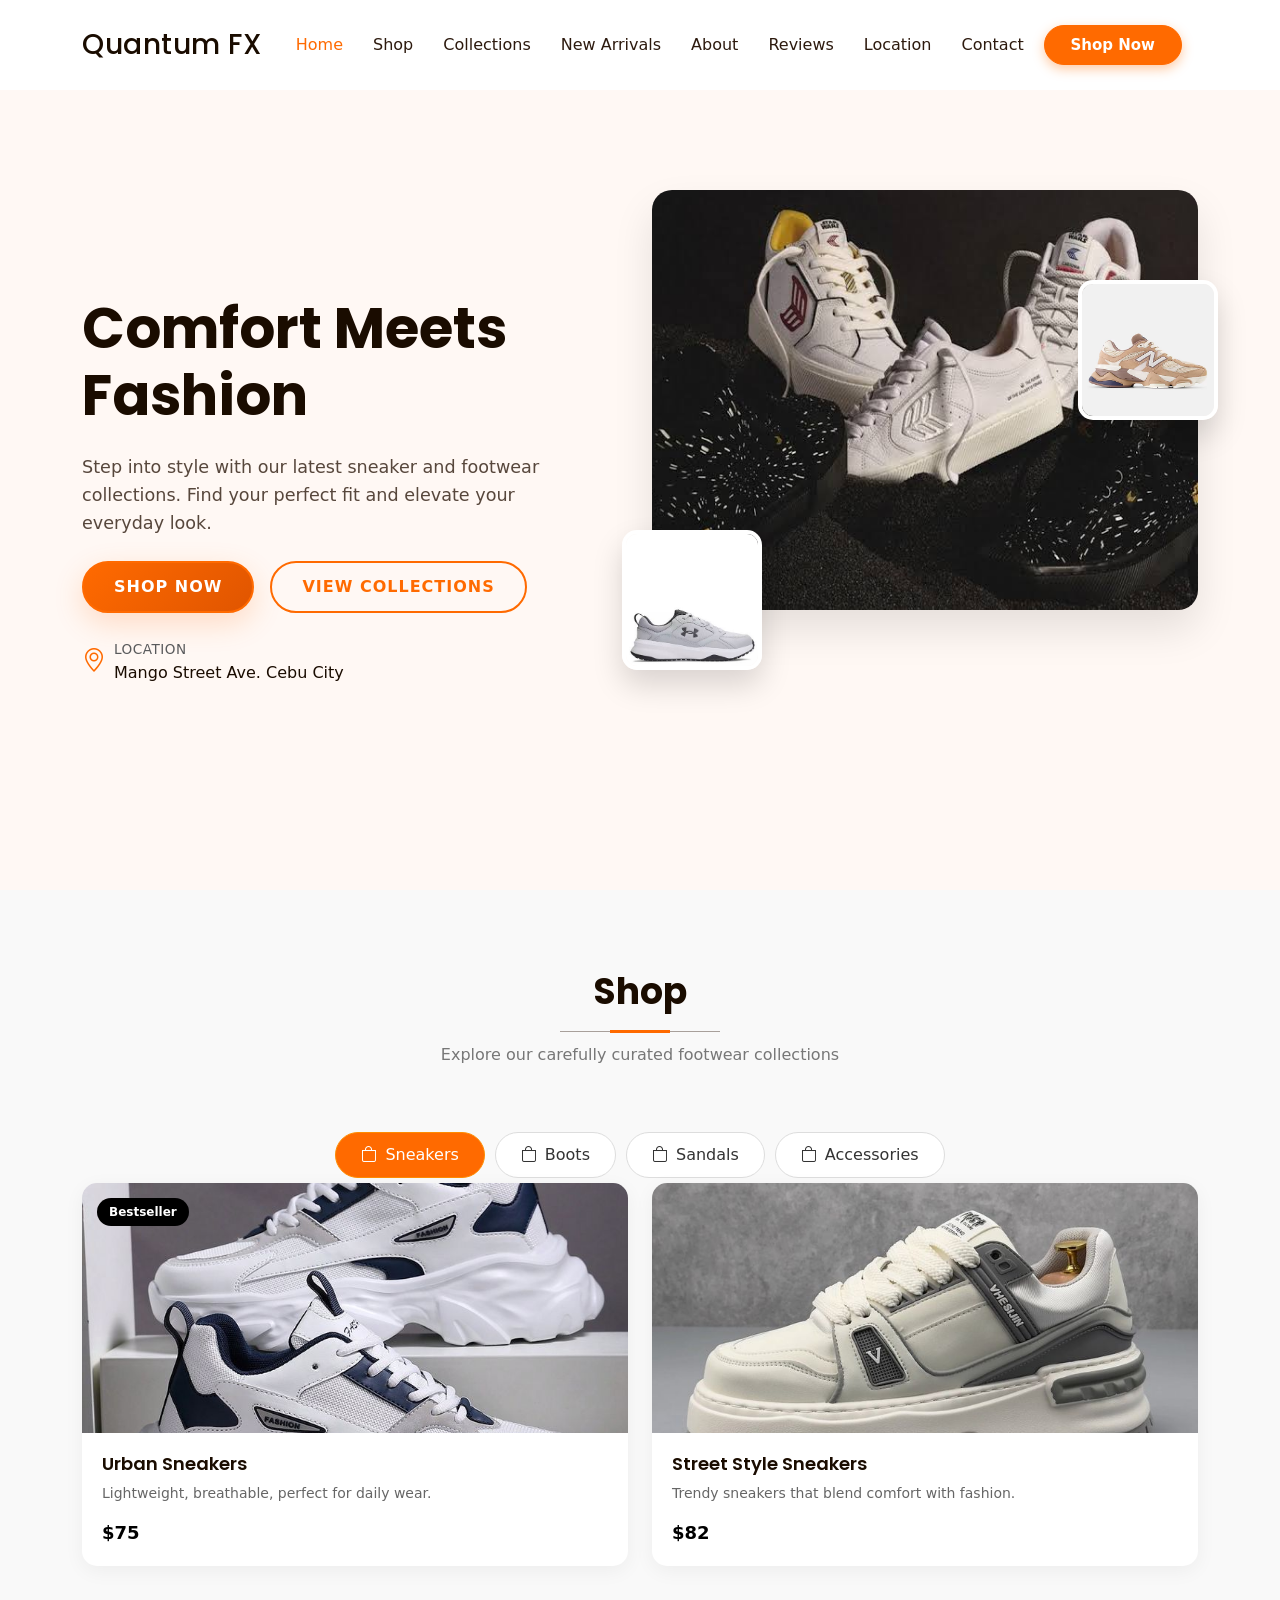
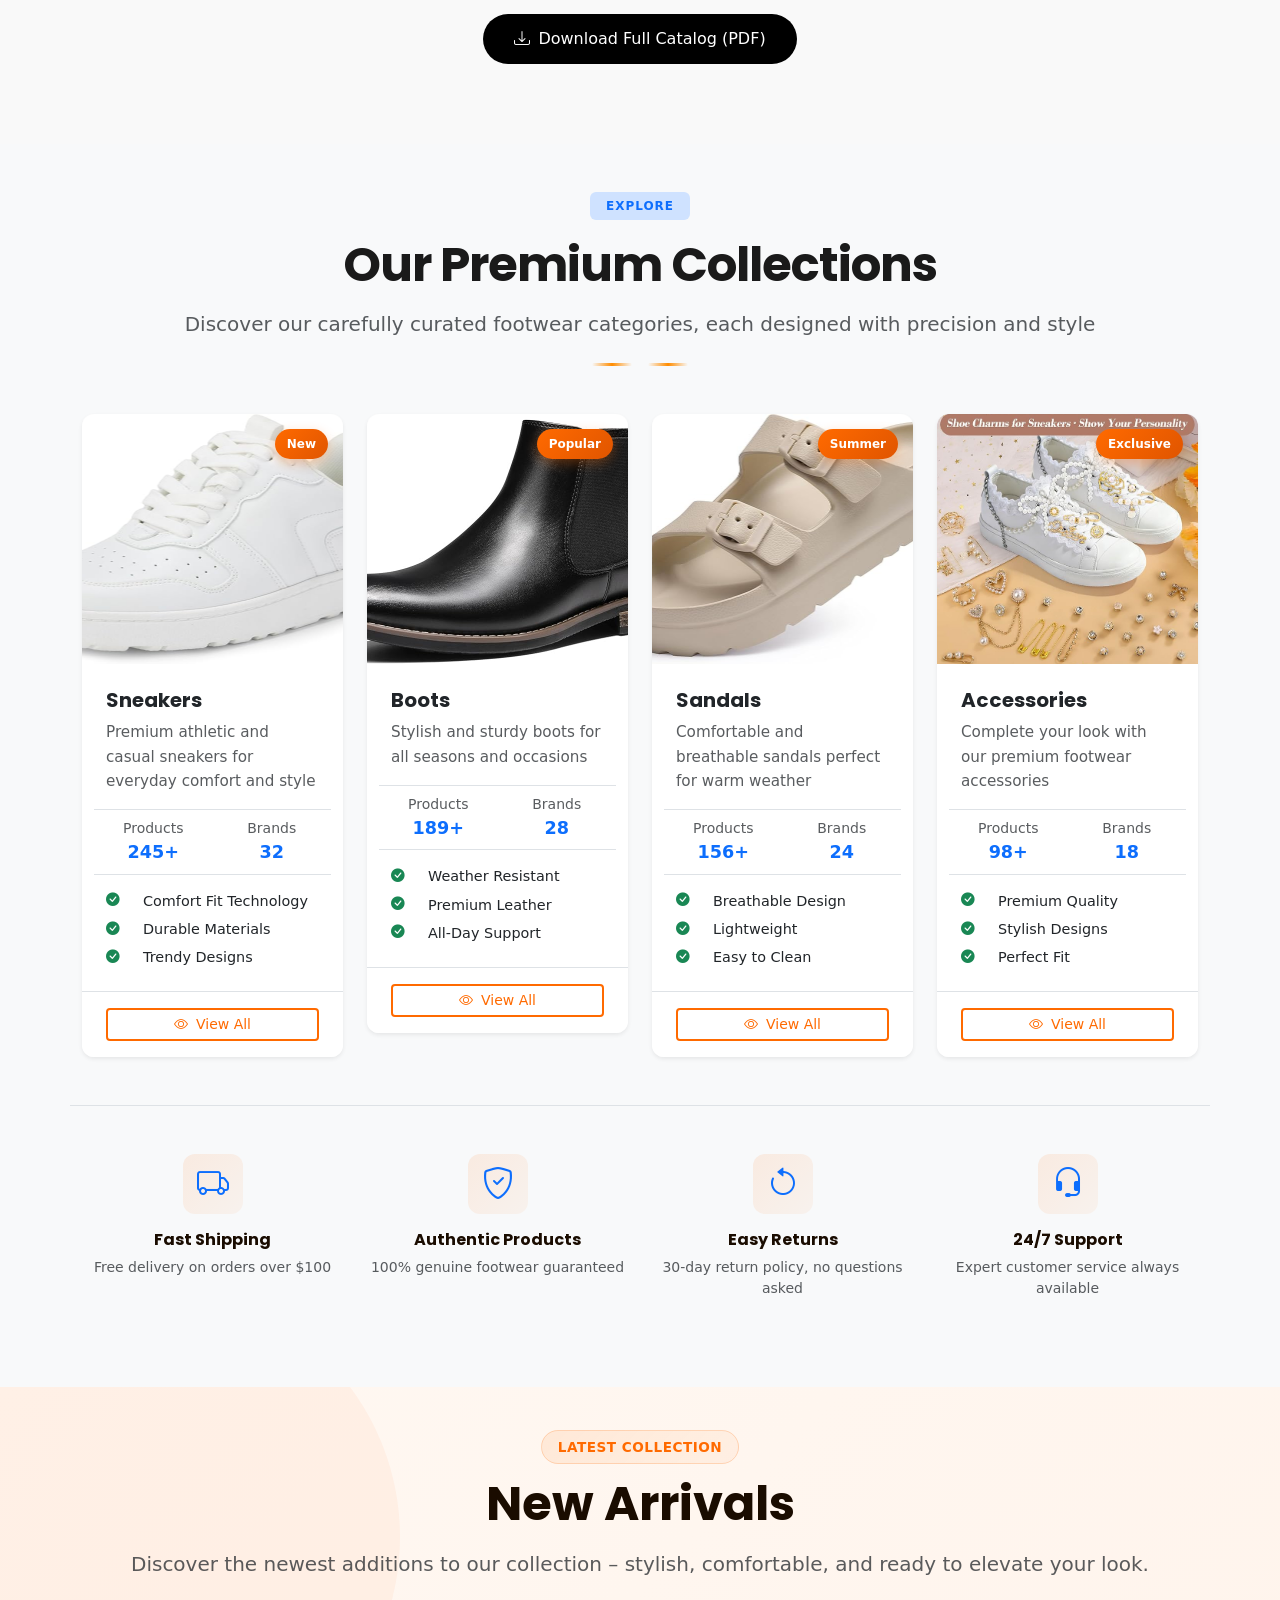
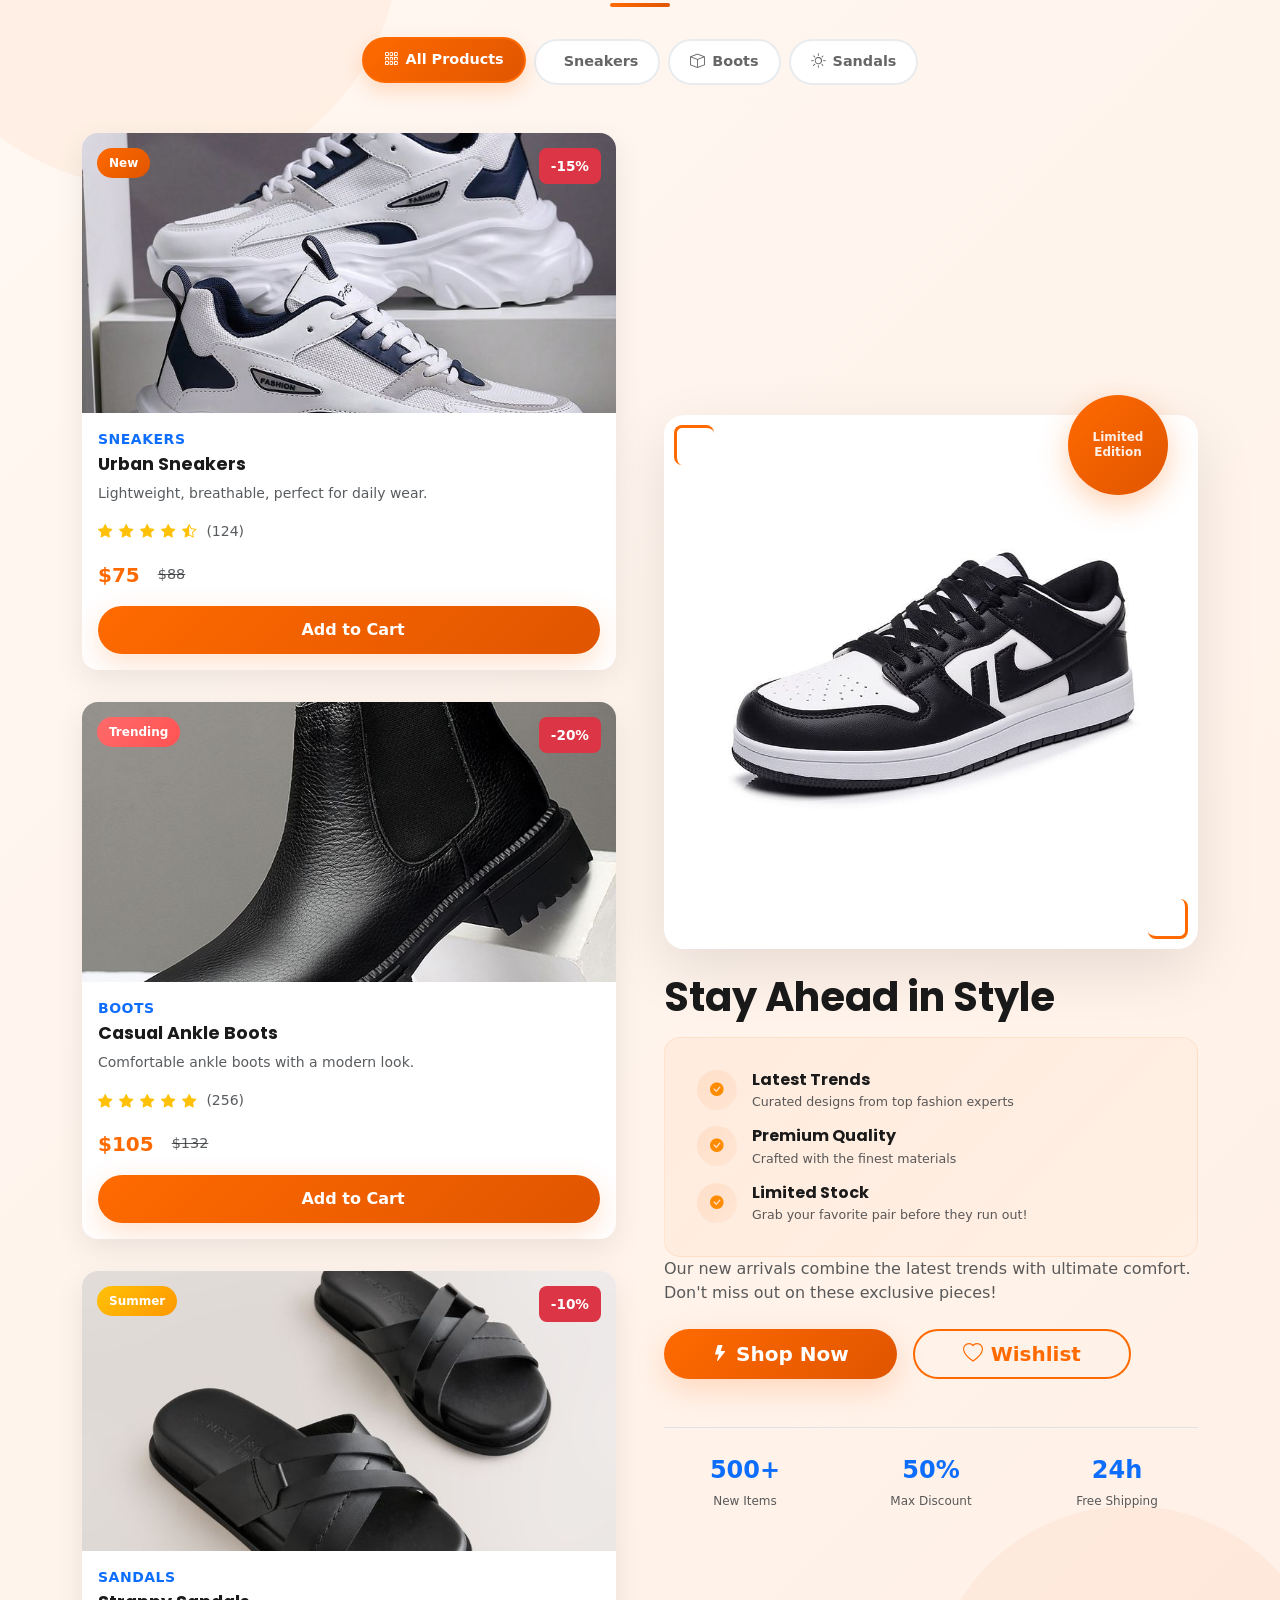
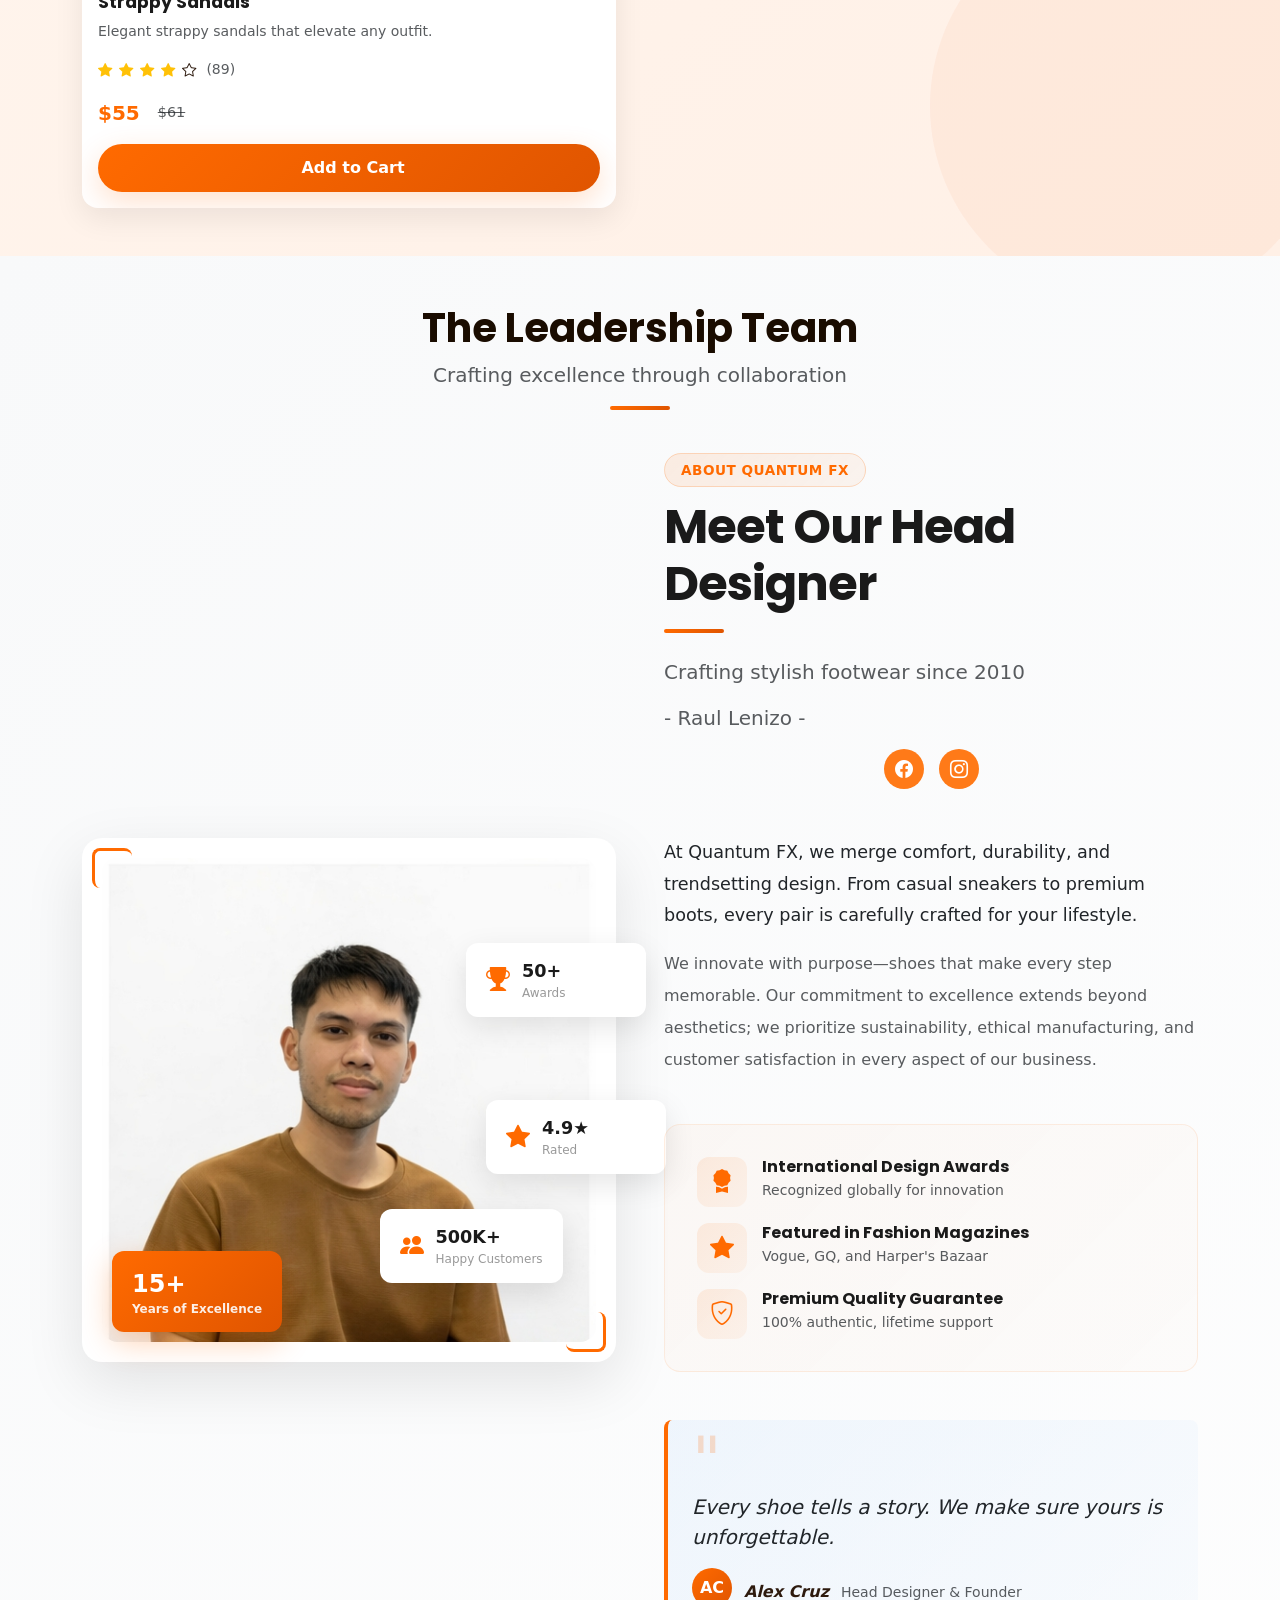
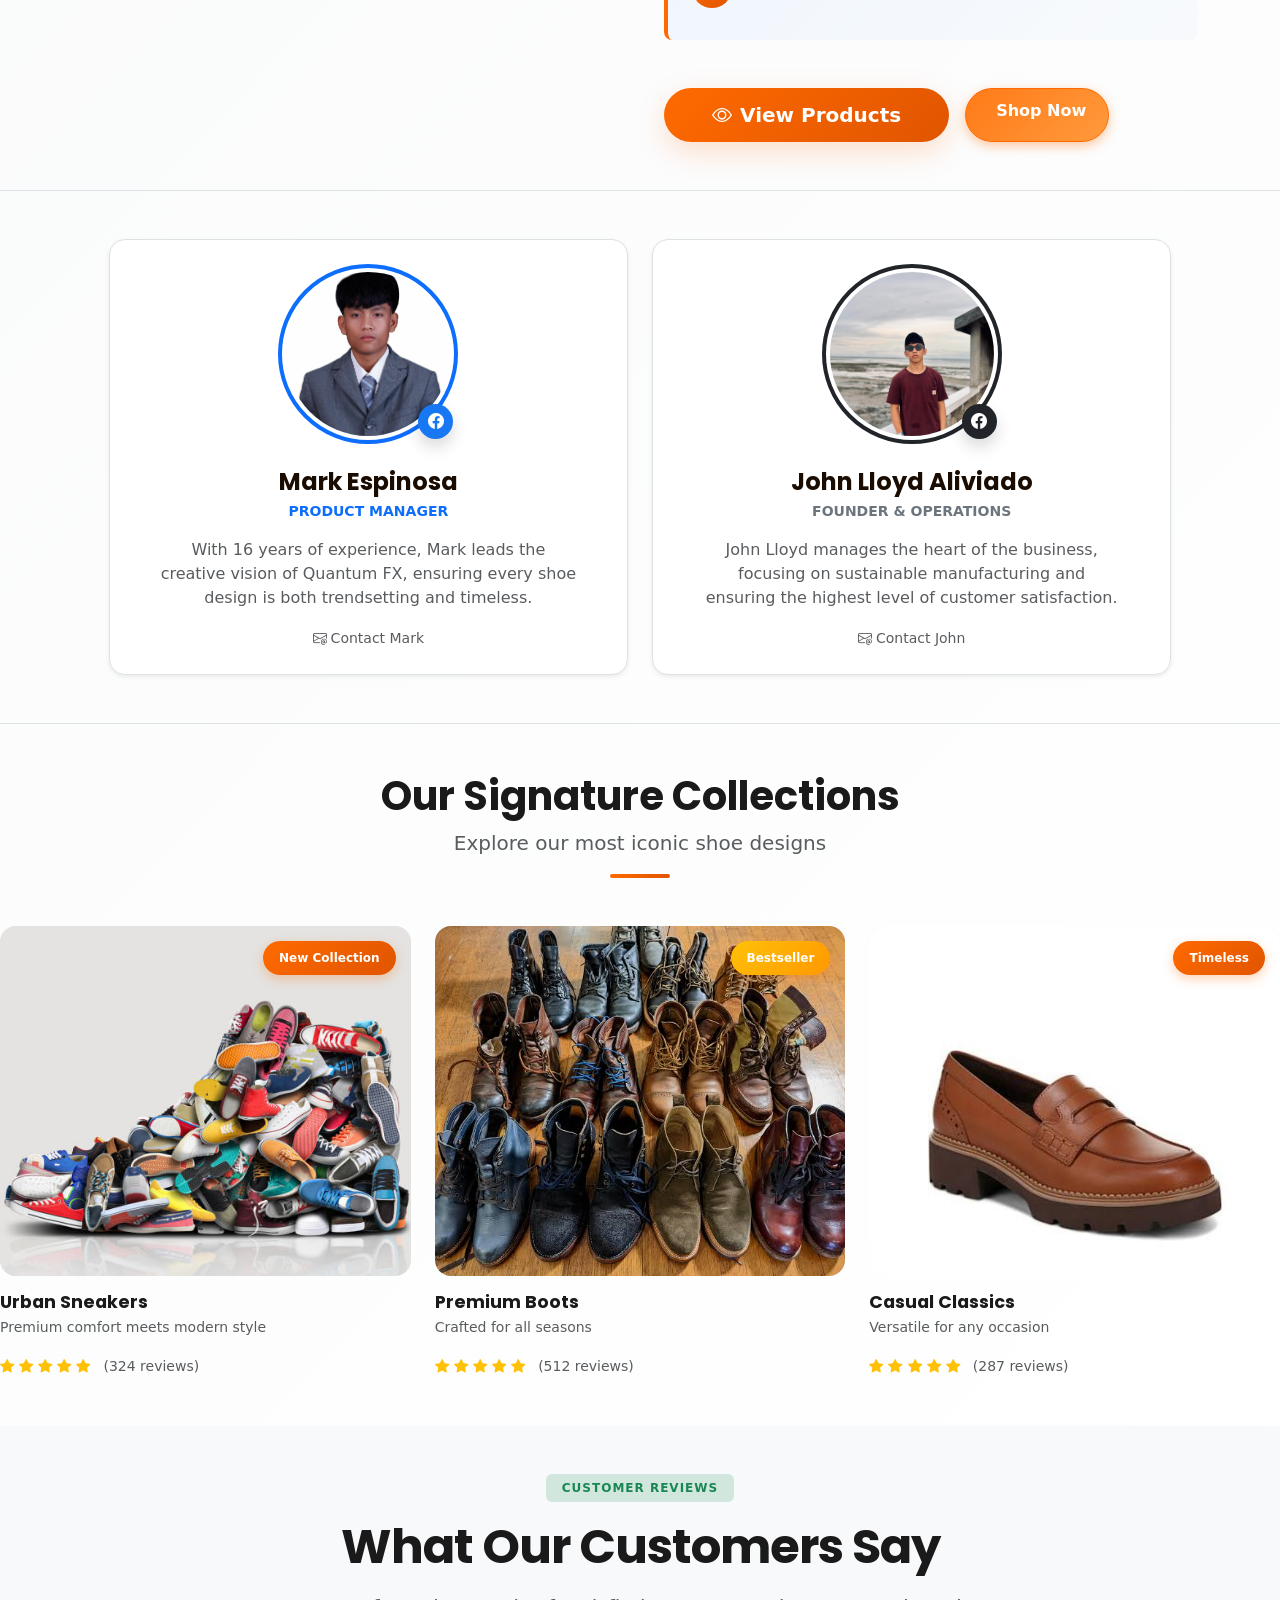
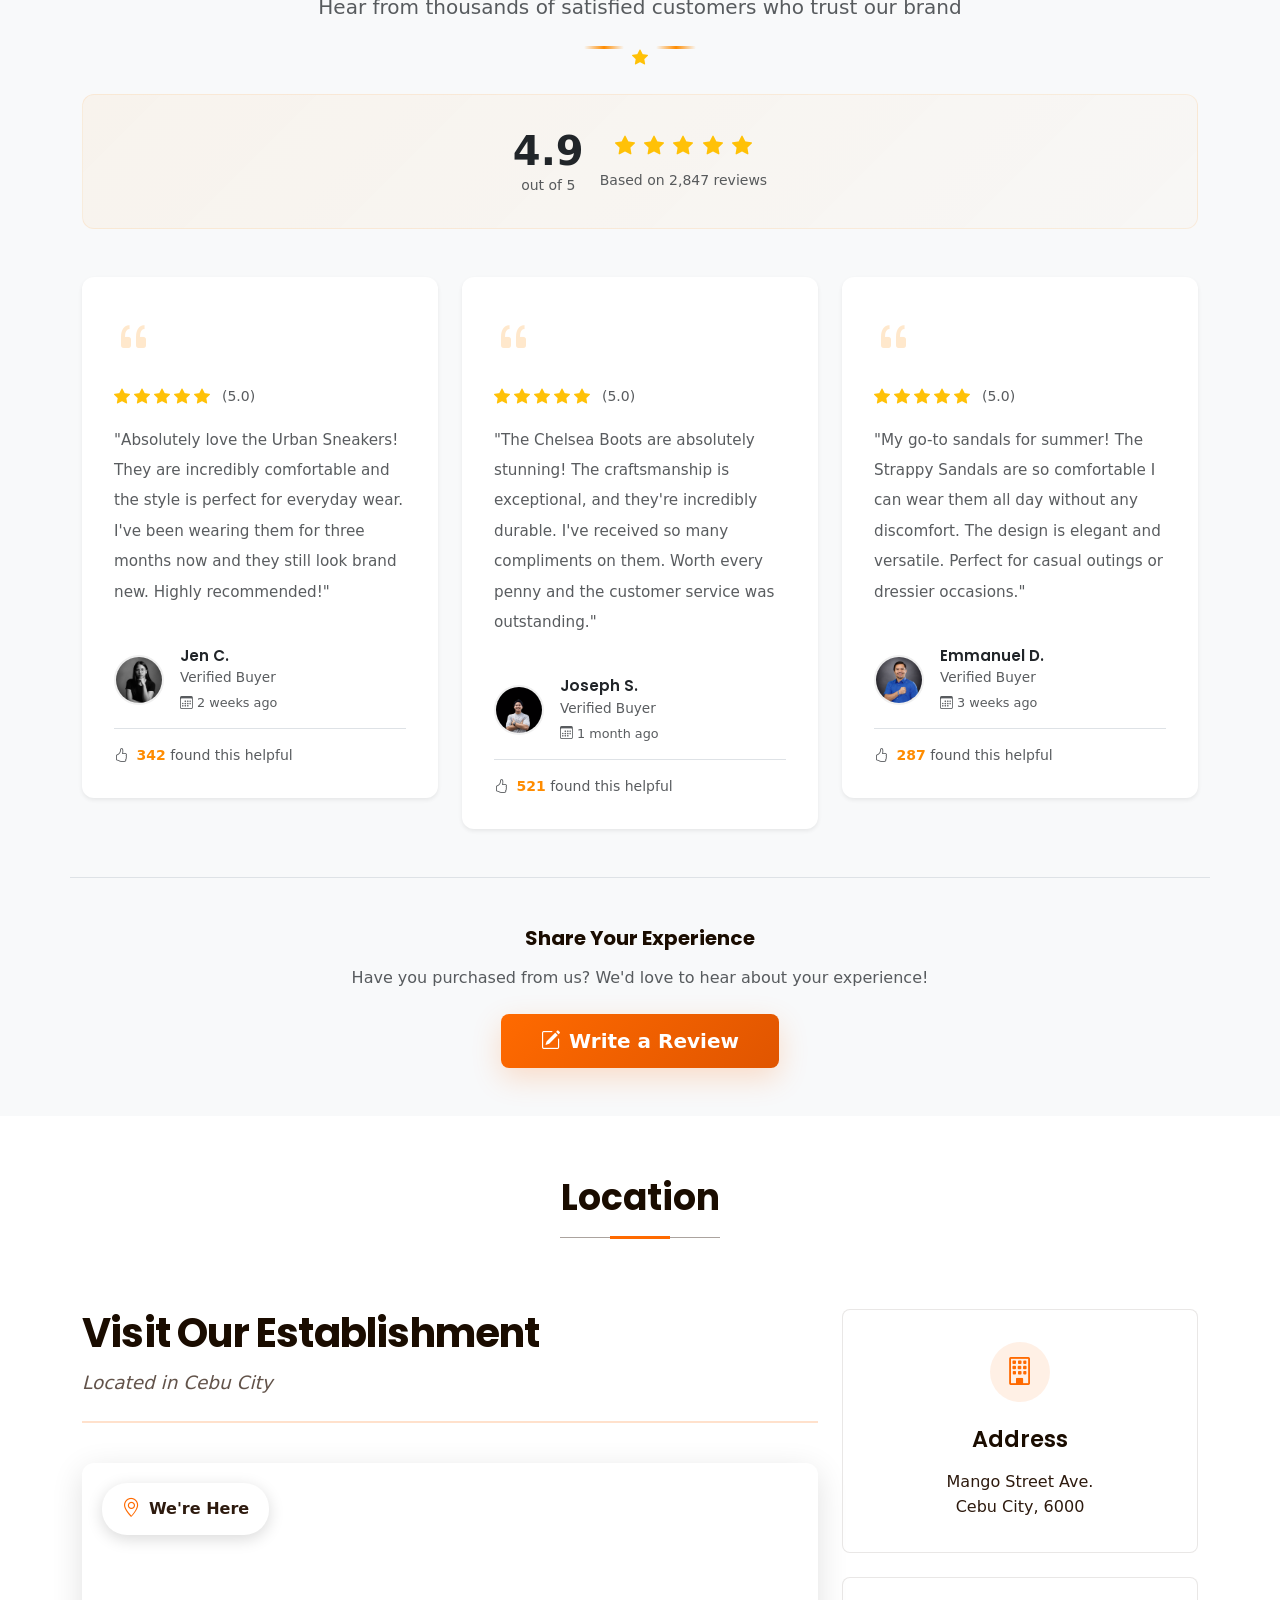
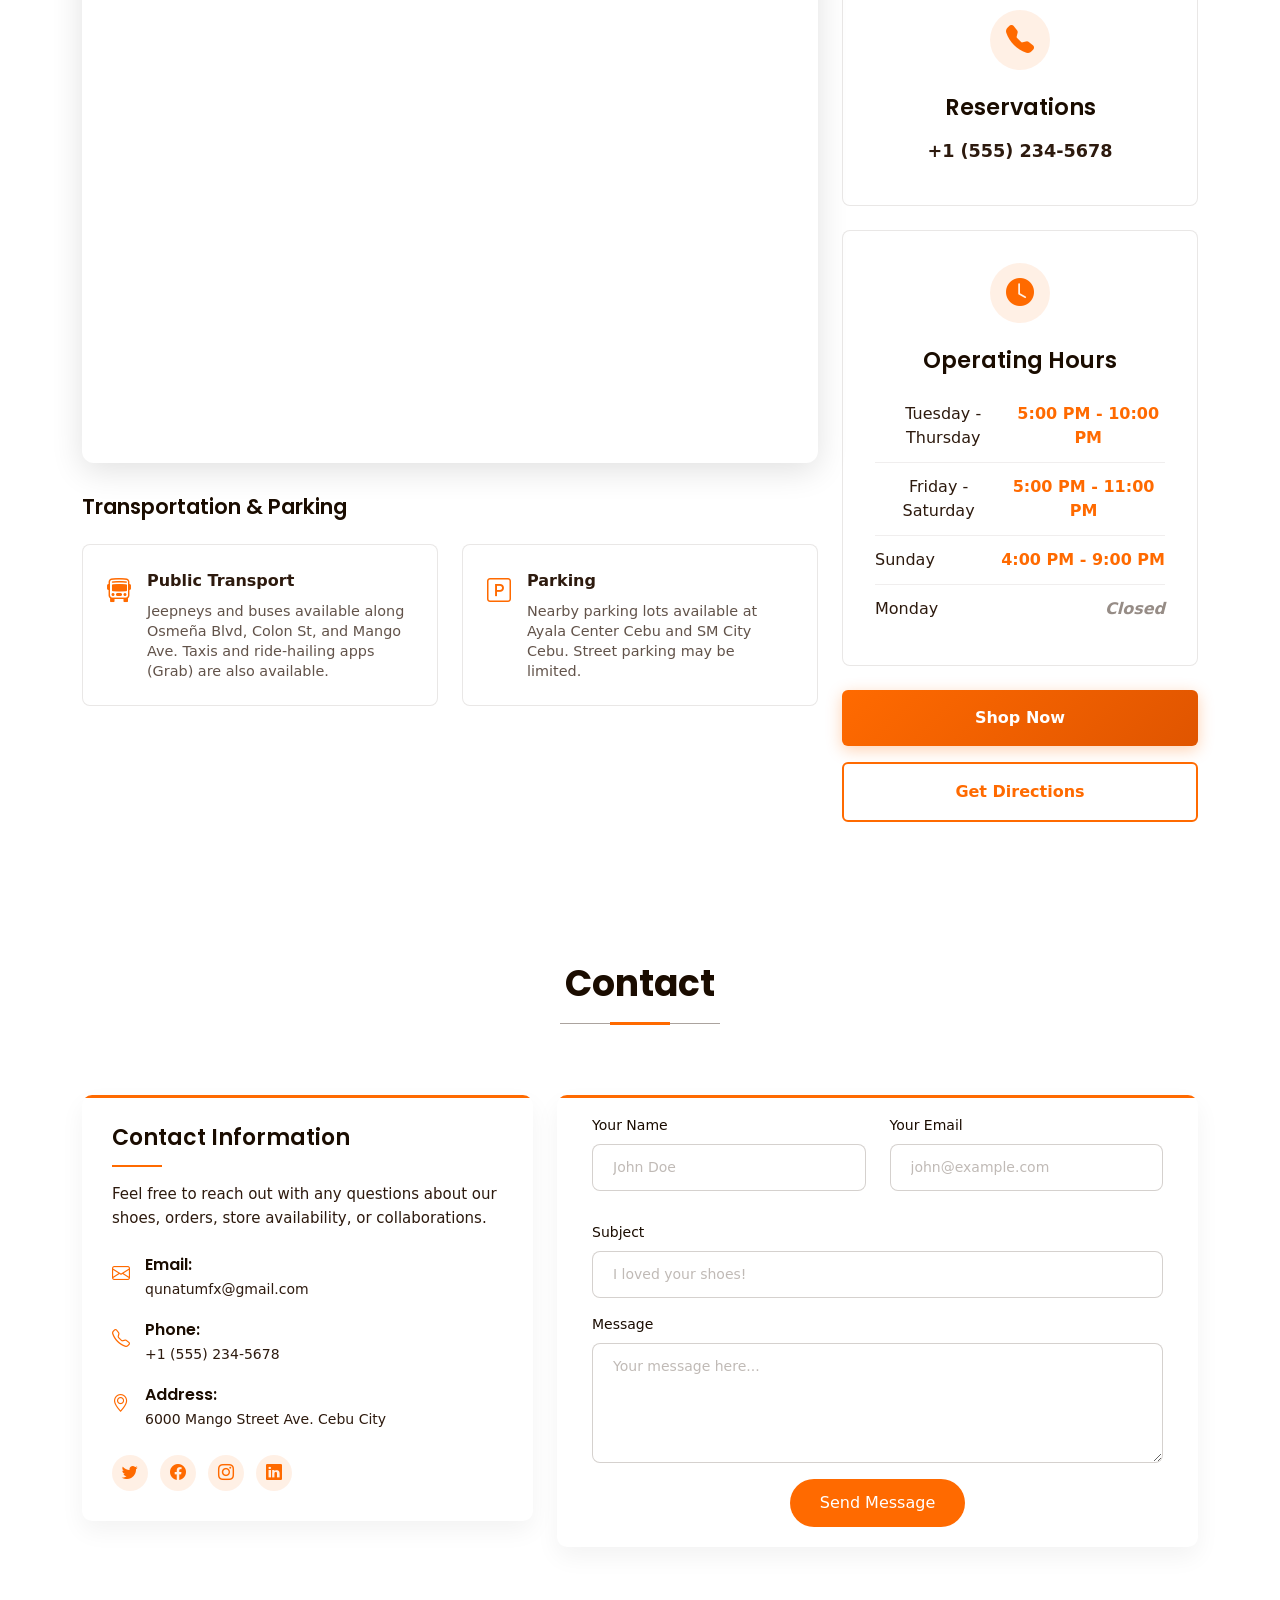
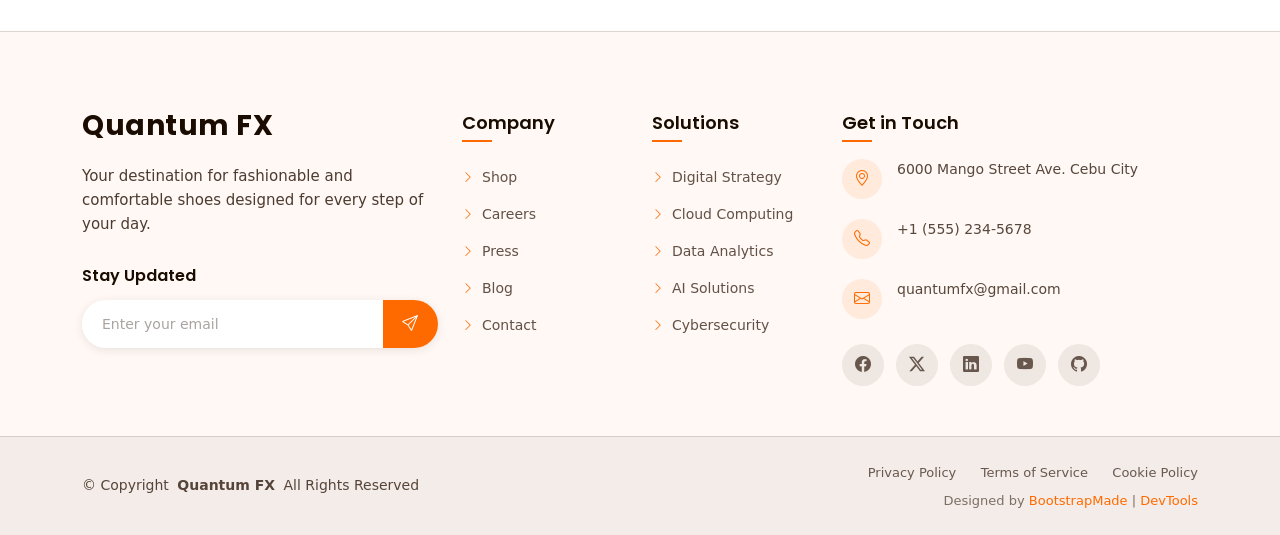
==== index.html @ 2100d2c8 "Final" ====
<!DOCTYPE html>
<html lang="en">

<head>
  <meta charset="utf-8">
  <meta content="width=device-width, initial-scale=1.0" name="viewport">
  <title>Quantum FX</title>
  <meta name="description" content="">
  <meta name="keywords" content="">

  <!-- Favicons -->
  <link href="assets/img/favicon/favicon-16x16.png" rel="icon">
  <link href="assets/img/favicon/apple-touch-icon.png" rel="apple-touch-icon">

  <!-- Fonts -->
  <link rel="preconnect" href="https://fonts.googleapis.com">
  <link rel="preconnect" href="https://fonts.gstatic.com" crossorigin>
  <link href="https://fonts.googleapis.com/css2?family=Poppins:ital,wght@0,100;0,200;0,300;0,400;0,500;0,600;0,700;0,800;0,900;1,100;1,200;1,300;1,400;1,500;1,600;1,700;1,800;1,900&display=swap" rel="stylesheet">
  <!-- Vendor CSS Files -->
  <link href="assets/vendor/bootstrap/css/bootstrap.min.css" rel="stylesheet">
  <link href="assets/vendor/bootstrap-icons/bootstrap-icons.css" rel="stylesheet">
  <link href="assets/vendor/aos/aos.css" rel="stylesheet">
  <link href="assets/vendor/glightbox/css/glightbox.min.css" rel="stylesheet">

  <!-- Main CSS File -->
  <link href="assets/css/main.css" rel="stylesheet">

  <!-- =======================================================
  * Template Name: Savora
  * Template URL: https://bootstrapmade.com/savora-bootstrap-restaurant-template/
  * Updated: Jul 29 2025 with Bootstrap v5.3.7
  * Author: BootstrapMade.com
  * License: https://bootstrapmade.com/license/
  ======================================================== -->
</head>

<body class="index-page">

  <header id="header" class="header d-flex align-items-center sticky-top">
  <div class="container position-relative d-flex align-items-center justify-content-between">

    <!-- Logo -->
    <a href="index.html" class="logo d-flex align-items-center me-auto me-xl-0">
      <h1 class="sitename">Quantum FX</h1>
    </a>

    <!-- Navigation Menu -->
    <nav id="navmenu" class="navmenu">
      <ul>
        <li><a href="#hero" class="active">Home</a></li>
        <li><a href="#shop">Shop</a></li>
        <li><a href="#collections">Collections</a></li>
        <li><a href="#new-arrivals">New Arrivals</a></li>
        <li><a href="#about">About</a></li>
        <li><a href="#reviews">Reviews</a></li>
        <li><a href="#location">Location</a></li>
        <li><a href="#contact">Contact</a></li>
      </ul>
      <i class="mobile-nav-toggle d-xl-none bi bi-list"></i>
    </nav>

    <div class="d-flex align-items-center">
      <!-- Shop Now Button -->
      <a class="btn-getstarted btn-shop-now me-3 d-none d-sm-block" href="#shop">Shop Now</a>
    </div>

  </div>
</header>

  <main class="main">

<section id="hero" class="hero section light-background">
  
  <div class="container" data-aos="fade-up" data-aos-delay="100">
    
    <div class="hero-content">
      <div class="row align-items-center">
        
        <div class="col-lg-6" data-aos="fade-right" data-aos-delay="200">
          <div class="content">
            <!-- Hero Title -->
            <h1 class="hero-title mb-4">Comfort Meets Fashion</h1>
            
            <!-- Hero Subtitle -->
            <p class="hero-subtitle mb-4">
              Step into style with our latest sneaker and footwear collections. Find your perfect fit and elevate your everyday look.
            </p>
            
            <!-- CTA Buttons -->
            <div class="hero-actions d-flex flex-wrap gap-3 mb-4">
              <a href="#shop" class="btn btn-primary btn-shop-now hero-cta-btn">Shop Now</a>
              <a href="#collections" class="btn btn-outline">View Collections</a>
            </div>
            
            <!-- Hero Info Section -->
            <div class="hero-info d-flex flex-wrap align-items-center gap-4">
              <div class="info-item d-flex align-items-center">
                <i class="bi bi-geo-alt me-2"></i>
                <div>
                  <small class="text-muted">Location</small>
                  <div class="fw-medium">Mango Street Ave. Cebu City</div>
                </div>
              </div>
            </div>
          </div>
        </div>
        
        <div class="col-lg-6" data-aos="fade-left" data-aos-delay="300">
          <div class="hero-images">
            <div class="main-image">
              <img src="./assets/img/shoes/shoes-main.jpeg" alt="Latest Sneaker Collection" class="img-fluid">
            </div>
            <div class="floating-images">
              <div class="floating-image floating-image-1">
                <img src="./assets/img/shoes/new_b.jpeg" alt="Trendy Shoes" class="img-fluid"> 
              </div>
              <div class="floating-image floating-image-2">
                <img src="./assets/img/shoes/under_a.jpeg" alt="Casual Sneakers" class="img-fluid">
              </div>
            </div>
          </div>
        </div>
      </div>
    </div>
  </div>
  
</section><!-- /Hero Section -->

    <!-- Shop Section -->
<section id="shop" class="shop section">
  
  <!-- Section Title -->
  <div class="container section-title" data-aos="fade-up">
    <h2>Shop</h2>
    <p>Explore our carefully curated footwear collections</p>
  </div><!-- End Section Title -->

<div class="container" data-aos="fade-up" data-aos-delay="100">
  
  <div class="row">
    <div class="col-lg-12">
      <div class="menu-filters">
        <ul class="nav nav-pills justify-content-center" id="menuTabs" role="tablist">
          <li class="nav-item" role="presentation">
            <button class="nav-link active" id="menu-starters-tab" data-bs-toggle="pill" data-bs-target="#menu-starters" type="button" role="tab">
              <i class="bi bi-bag me-2"></i>Sneakers
            </button>
          </li>
          <li class="nav-item" role="presentation">
            <button class="nav-link" id="menu-mains-tab" data-bs-toggle="pill" data-bs-target="#menu-mains" type="button" role="tab">
              <i class="bi bi-bag me-2"></i>Boots
            </button>
          </li>
          <li class="nav-item" role="presentation">
            <button class="nav-link" id="menu-desserts-tab" data-bs-toggle="pill" data-bs-target="#menu-desserts" type="button" role="tab">
              <i class="bi bi-bag me-2"></i>Sandals
            </button>
          </li>
          <li class="nav-item" role="presentation">
            <button class="nav-link" id="menu-drinks-tab" data-bs-toggle="pill" data-bs-target="#menu-drinks" type="button" role="tab">
              <i class="bi bi-bag me-2"></i>Accessories
            </button>
          </li>
        </ul>
      </div>
    </div>
  </div>
  
        <div class="tab-content" id="menuTabContent">
      <!-- Sneakers Tab -->
      <div class="tab-pane fade show active" id="menu-starters" role="tabpanel">
        <div class="row gy-4" data-aos="fade-up" data-aos-delay="200">
          <div class="col-lg-6">
            <div class="menu-item">
              <div class="menu-item-image">
                <img src="./assets/img/shoes/urban-sneakers.jpeg" class="img-fluid" alt="Urban Sneakers">
                <div class="special-badge">Bestseller</div>
              </div>
              <div class="menu-item-content">
                <div class="menu-item-header">
                  <h4>Urban Sneakers</h4>
                </div>
                <p>Lightweight, breathable, perfect for daily wear.</p>
                <div class="menu-item-footer">
                  <span class="price">$75</span>
                </div>
              </div>
            </div>
          </div>
          
          <div class="col-lg-6">
            <div class="menu-item">
              <div class="menu-item-image">
                <img src="./assets/img/shoes/street-style-sneakers.jpeg" class="img-fluid" alt="Street Style Sneakers">
              </div>
              <div class="menu-item-content">
                <div class="menu-item-header">
                  <h4>Street Style Sneakers</h4>
                </div>
                <p>Trendy sneakers that blend comfort with fashion.</p>
                <div class="menu-item-footer">
                  <span class="price">$82</span>
                </div>
              </div>
            </div>
          </div>
        </div>
      </div>

<!-- Boots Tab -->
<div class="tab-pane fade" id="menu-mains" role="tabpanel">
  <div class="row gy-4" data-aos="fade-up" data-aos-delay="200">
    
    <div class="col-lg-6">
      <div class="menu-item">
        <div class="menu-item-image">
          <img src="./assets/img/shoes/classic-leather-boots.jpeg" class="img-fluid" alt="Classic Leather Boots">
          <div class="special-badge">Premium</div>
        </div>
        <div class="menu-item-content">
          <div class="menu-item-header">
            <h4>Classic Leather Boots</h4>
            <div class="dietary-tags">
              <span class="tag premium"><i class="bi bi-star-fill"></i></span>
            </div>
          </div>
          <p>Durable leather boots with a timeless design for work and casual wear.</p>
          <div class="menu-item-footer">
            <span class="price">$120</span>
          </div>
        </div>
      </div>
    </div>
    
    <div class="col-lg-6">
      <div class="menu-item">
        <div class="menu-item-image">
          <img src="./assets/img/shoes/casual-ankle.jpeg" class="img-fluid" alt="Casual Ankle Boots">
        </div>
        <div class="menu-item-content">
          <div class="menu-item-header">
            <h4>Casual Ankle Boots</h4>
            <div class="dietary-tags">
              <span class="tag premium"><i class="bi bi-star-fill"></i></span>
            </div>
          </div>
          <p>Comfortable ankle boots with a modern look for everyday outings.</p>
          <div class="menu-item-footer">
            <span class="price">$105</span>
          </div>
        </div>
      </div>
    </div>
    
    <div class="col-lg-6">
      <div class="menu-item">
        <div class="menu-item-image">
          <img src="./assets/img/shoes/hiking-boots.jpeg" class="img-fluid" alt="Hiking Boots">
        </div>
        <div class="menu-item-content">
          <div class="menu-item-header">
            <h4>Hiking Boots</h4>
            <div class="dietary-tags">
              <span class="tag premium"><i class="bi bi-star-fill"></i></span>
            </div>
          </div>
          <p>Rugged hiking boots built for tough terrains and outdoor adventures.</p>
          <div class="menu-item-footer">
            <span class="price">$135</span>
          </div>
        </div>
      </div>
    </div>
    
    <div class="col-lg-6">
      <div class="menu-item">
        <div class="menu-item-image">
          <img src="./assets/img/shoes/chelsea-boots.jpeg" class="img-fluid" alt="Chelsea Boots">
        </div>
        <div class="menu-item-content">
          <div class="menu-item-header">
            <h4>Chelsea Boots</h4>
            <div class="dietary-tags">
              <span class="tag premium"><i class="bi bi-star-fill"></i></span>
            </div>
          </div>
          <p>Sleek and stylish Chelsea boots perfect for formal and casual occasions.</p>
          <div class="menu-item-footer">
            <span class="price">$140</span>
          </div>
        </div>
      </div>
    </div>
    
  </div>
</div>

<!-- Sandals Tab -->
<div class="tab-pane fade" id="menu-desserts" role="tabpanel">
  <div class="row gy-4" data-aos="fade-up" data-aos-delay="200">
    
    <div class="col-lg-6">
      <div class="menu-item">
        <div class="menu-item-image">
          <img src="./assets/img/shoes/leather-sandals.jpeg" class="img-fluid" alt="Leather Sandals">
          <div class="special-badge">Popular</div>
        </div>
        <div class="menu-item-content">
          <div class="menu-item-header">
            <h4>Leather Sandals</h4>
            <div class="dietary-tags">
              <span class="tag premium"><i class="bi bi-star-fill"></i></span>
            </div>
          </div>
          <p>Classic leather sandals for casual summer outings.</p>
          <div class="menu-item-footer">
            <span class="price">$45</span>
          </div>
        </div>
      </div>
    </div>
    
    <div class="col-lg-6">
      <div class="menu-item">
        <div class="menu-item-image">
          <img src="./assets/img/shoes/beach-flip-flops.jpeg" class="img-fluid" alt="Beach Flip-Flops">
        </div>
        <div class="menu-item-content">
          <div class="menu-item-header">
            <h4>Beach Flip-Flops</h4>
            <div class="dietary-tags">
              <span class="tag casual"><i class="bi bi-check-circle"></i></span>
            </div>
          </div>
          <p>Lightweight and comfortable flip-flops perfect for beach days.</p>
          <div class="menu-item-footer">
            <span class="price">$25</span>
          </div>
        </div>
      </div>
    </div>
    
    <div class="col-lg-6">
      <div class="menu-item">
        <div class="menu-item-image">
          <img src="./assets/img/shoes/strappy.jpeg" class="img-fluid" alt="Strappy Sandals">
        </div>
        <div class="menu-item-content">
          <div class="menu-item-header">
            <h4>Strappy Sandals</h4>
            <div class="dietary-tags">
              <span class="tag stylish"><i class="bi bi-leaf"></i></span>
            </div>
          </div>
          <p>Elegant strappy sandals that elevate any casual outfit.</p>
          <div class="menu-item-footer">
            <span class="price">$55</span>
          </div>
        </div>
      </div>
    </div>
    
    <div class="col-lg-6">
      <div class="menu-item">
        <div class="menu-item-image">
          <img src="./assets/img/shoes/wedge-sandals.jpeg" class="img-fluid" alt="Wedge Sandals">
        </div>
        <div class="menu-item-content">
          <div class="menu-item-header">
            <h4>Wedge Sandals</h4>
            <div class="dietary-tags">
              <span class="tag premium"><i class="bi bi-star-fill"></i></span>
            </div>
          </div>
          <p>Comfortable wedge sandals perfect for both casual and dressy occasions.</p>
          <div class="menu-item-footer">
            <span class="price">$60</span>
          </div>
        </div>
      </div>
    </div>
    
  </div>
</div>

<!-- Accessories Tab -->
<div class="tab-pane fade" id="menu-drinks" role="tabpanel">
  <div class="row gy-4" data-aos="fade-up" data-aos-delay="200">
    
    <div class="col-lg-6">
      <div class="menu-item">
        <div class="menu-item-image">
          <img src="./assets/img/shoes/insoles.jpg" class="img-fluid" alt="Premium Insoles">
          <div class="special-badge">Best Seller</div>
        </div>
        <div class="menu-item-content">
          <div class="menu-item-header">
            <h4>Premium Insoles</h4>
            <div class="dietary-tags">
              <span class="tag premium"><i class="bi bi-star-fill"></i></span>
            </div>
          </div>
          <p>High-quality insoles for maximum comfort and support inside any shoe.</p>
          <div class="menu-item-footer">
            <span class="price">$20</span>
          </div>
        </div>
      </div>
    </div>
    
    <div class="col-lg-6">
      <div class="menu-item">
        <div class="menu-item-image">
          <img src="./assets/img/shoes/shoe-care-kit.jpg" class="img-fluid" alt="Shoe Care Kit">
        </div>
        <div class="menu-item-content">
          <div class="menu-item-header">
            <h4>Shoe Care Kit</h4>
            <div class="dietary-tags">
              <span class="tag essential"><i class="bi bi-check-circle"></i></span>
            </div>
          </div>
          <p>Complete kit with polish, brushes, and cloths to keep your shoes in perfect condition.</p>
          <div class="menu-item-footer">
            <span class="price">$30</span>
          </div>
        </div>
      </div>
    </div>
    
    <div class="col-lg-6">
      <div class="menu-item">
        <div class="menu-item-image">
          <img src="./assets/img/shoes/designer-socks.jpg" class="img-fluid" alt="Designer Socks">
        </div>
        <div class="menu-item-content">
          <div class="menu-item-header">
            <h4>Designer Socks</h4>
            <div class="dietary-tags">
              <span class="tag stylish"><i class="bi bi-leaf"></i></span>
            </div>
          </div>
          <p>Soft, breathable designer socks that complement your footwear and style.</p>
          <div class="menu-item-footer">
            <span class="price">$15</span>
          </div>
        </div>
      </div>
    </div>
    
    <div class="col-lg-6">
      <div class="menu-item">
        <div class="menu-item-image">
          <img src="./assets/img/shoes/waterproof-shoe-spray.jpg" class="img-fluid" alt="Waterproof Shoe Spray">
        </div>
        <div class="menu-item-content">
          <div class="menu-item-header">
            <h4>Waterproof Shoe Spray</h4>
            <div class="dietary-tags">
              <span class="tag essential"><i class="bi bi-check-circle"></i></span>
            </div>
          </div>
          <p>Protect your shoes from water and stains with this easy-to-use spray.</p>
          <div class="menu-item-footer">
            <span class="price">$18</span>
          </div>
        </div>
      </div>
    </div>
    
  </div>
</div>

<div class="row mt-5">
  <div class="col-12 text-center" data-aos="fade-up" data-aos-delay="300">
    <a href="#" class="btn btn-download">
      <i class="bi bi-download me-2"></i>Download Full Catalog (PDF)
    </a>
  </div>
</div>
</div>
</section>
<!-- /Menu Section -->

    <!-- ==============================
     COLLECTIONS SECTION - ENHANCED
    ============================== -->
<section id="collections" class="collections section py-5 bg-light">
  <div class="container">
    <!-- Section Header with Subtitle -->
    <div class="text-center mb-5" data-aos="fade-up">
      <div class="mb-3">
        <span class="badge bg-primary-subtle text-primary px-3 py-2">EXPLORE</span>
      </div>
      <h2 class="fw-bold display-5 mb-3">Our Premium Collections</h2>
      <p class="text-muted fs-5 mb-2">Discover our carefully curated footwear categories, each designed with precision and style</p>
      <div class="d-flex justify-content-center gap-2 mt-4">
        <div class="divider-line"></div>
        <i class="bi bi-shoe"></i>
        <div class="divider-line"></div>
      </div>
    </div>

    <!-- Collections Grid with Enhanced Cards -->
    <div class="row g-4" data-aos="fade-up" data-aos-delay="100">

      <!-- Collection Item 1: Sneakers -->
      <div class="col-lg-3 col-md-6">
        <div class="collection-wrapper">
          <a href="#menu-starters" class="text-decoration-none">
            <div class="card border-0 collection-card shadow-sm">
              <!-- Image Container with Overlay -->
              <div class="collection-image-wrapper position-relative overflow-hidden">
                <img src="./assets/img/shoes/collection-sneakers.jpg" class="card-img-top collection-img" alt="Sneakers Collection">
                <div class="collection-overlay d-flex align-items-center justify-content-center">
                  <div class="overlay-content text-center">
                    <i class="bi bi-arrow-right fs-3 text-white mb-2"></i>
                    <p class="text-white fw-semibold">Explore Collection</p>
                  </div>
                </div>
                <span class="collection-badge">New</span>
              </div>

              <!-- Card Body -->
              <div class="card-body">
                <h5 class="card-title text-dark fw-bold mb-2">Sneakers</h5>
                <p class="card-text text-muted small mb-3">
                  Premium athletic and casual sneakers for everyday comfort and style
                </p>
                
                <!-- Stats Row -->
                <div class="row text-center mb-3 border-top border-bottom py-2">
                  <div class="col-6">
                    <small class="text-muted d-block">Products</small>
                    <strong class="text-primary">245+</strong>
                  </div>
                  <div class="col-6">
                    <small class="text-muted d-block">Brands</small>
                    <strong class="text-primary">32</strong>
                  </div>
                </div>

                <!-- Features -->
                <div class="features-list small">
                  <div class="feature-item mb-2">
                    <i class="bi bi-check-circle-fill text-success me-2"></i>
                    <span>Comfort Fit Technology</span>
                  </div>
                  <div class="feature-item mb-2">
                    <i class="bi bi-check-circle-fill text-success me-2"></i>
                    <span>Durable Materials</span>
                  </div>
                  <div class="feature-item">
                    <i class="bi bi-check-circle-fill text-success me-2"></i>
                    <span>Trendy Designs</span>
                  </div>
                </div>
              </div>

              <!-- Card Footer -->
              <div class="card-footer bg-white border-top">
                <button class="btn btn-sm btn-outline-primary w-100">
                  <i class="bi bi-eye me-2"></i>View All
                </button>
              </div>
            </div>
          </a>
        </div>
      </div>

      <!-- Collection Item 2: Boots -->
      <div class="col-lg-3 col-md-6">
        <div class="collection-wrapper">
          <a href="#menu-mains" class="text-decoration-none">
            <div class="card border-0 collection-card shadow-sm">
              <!-- Image Container with Overlay -->
              <div class="collection-image-wrapper position-relative overflow-hidden">
                <img src="./assets/img/shoes/collection-boots.jpg" class="card-img-top collection-img" alt="Boots Collection">
                <div class="collection-overlay d-flex align-items-center justify-content-center">
                  <div class="overlay-content text-center">
                    <i class="bi bi-arrow-right fs-3 text-white mb-2"></i>
                    <p class="text-white fw-semibold">Explore Collection</p>
                  </div>
                </div>
                <span class="collection-badge">Popular</span>
              </div>

              <!-- Card Body -->
              <div class="card-body">
                <h5 class="card-title text-dark fw-bold mb-2">Boots</h5>
                <p class="card-text text-muted small mb-3">
                  Stylish and sturdy boots for all seasons and occasions
                </p>
                
                <!-- Stats Row -->
                <div class="row text-center mb-3 border-top border-bottom py-2">
                  <div class="col-6">
                    <small class="text-muted d-block">Products</small>
                    <strong class="text-primary">189+</strong>
                  </div>
                  <div class="col-6">
                    <small class="text-muted d-block">Brands</small>
                    <strong class="text-primary">28</strong>
                  </div>
                </div>

                <!-- Features -->
                <div class="features-list small">
                  <div class="feature-item mb-2">
                    <i class="bi bi-check-circle-fill text-success me-2"></i>
                    <span>Weather Resistant</span>
                  </div>
                  <div class="feature-item mb-2">
                    <i class="bi bi-check-circle-fill text-success me-2"></i>
                    <span>Premium Leather</span>
                  </div>
                  <div class="feature-item">
                    <i class="bi bi-check-circle-fill text-success me-2"></i>
                    <span>All-Day Support</span>
                  </div>
                </div>
              </div>

              <!-- Card Footer -->
              <div class="card-footer bg-white border-top">
                <button class="btn btn-sm btn-outline-primary w-100">
                  <i class="bi bi-eye me-2"></i>View All
                </button>
              </div>
            </div>
          </a>
        </div>
      </div>

      <!-- Collection Item 3: Sandals -->
      <div class="col-lg-3 col-md-6">
        <div class="collection-wrapper">
          <a href="#menu-desserts" class="text-decoration-none">
            <div class="card border-0 collection-card shadow-sm">
              <!-- Image Container with Overlay -->
              <div class="collection-image-wrapper position-relative overflow-hidden">
                <img src="./assets/img/shoes/collection-sandals.jpg" class="card-img-top collection-img" alt="Sandals Collection">
                <div class="collection-overlay d-flex align-items-center justify-content-center">
                  <div class="overlay-content text-center">
                    <i class="bi bi-arrow-right fs-3 text-white mb-2"></i>
                    <p class="text-white fw-semibold">Explore Collection</p>
                  </div>
                </div>
                <span class="collection-badge">Summer</span>
              </div>

              <!-- Card Body -->
              <div class="card-body">
                <h5 class="card-title text-dark fw-bold mb-2">Sandals</h5>
                <p class="card-text text-muted small mb-3">
                  Comfortable and breathable sandals perfect for warm weather
                </p>
                
                <!-- Stats Row -->
                <div class="row text-center mb-3 border-top border-bottom py-2">
                  <div class="col-6">
                    <small class="text-muted d-block">Products</small>
                    <strong class="text-primary">156+</strong>
                  </div>
                  <div class="col-6">
                    <small class="text-muted d-block">Brands</small>
                    <strong class="text-primary">24</strong>
                  </div>
                </div>

                <!-- Features -->
                <div class="features-list small">
                  <div class="feature-item mb-2">
                    <i class="bi bi-check-circle-fill text-success me-2"></i>
                    <span>Breathable Design</span>
                  </div>
                  <div class="feature-item mb-2">
                    <i class="bi bi-check-circle-fill text-success me-2"></i>
                    <span>Lightweight</span>
                  </div>
                  <div class="feature-item">
                    <i class="bi bi-check-circle-fill text-success me-2"></i>
                    <span>Easy to Clean</span>
                  </div>
                </div>
              </div>

              <!-- Card Footer -->
              <div class="card-footer bg-white border-top">
                <button class="btn btn-sm btn-outline-primary w-100">
                  <i class="bi bi-eye me-2"></i>View All
                </button>
              </div>
            </div>
          </a>
        </div>
      </div>

      <!-- Collection Item 4: Accessories -->
      <div class="col-lg-3 col-md-6">
        <div class="collection-wrapper">
          <a href="#menu-drinks" class="text-decoration-none">
            <div class="card border-0 collection-card shadow-sm">
              <!-- Image Container with Overlay -->
              <div class="collection-image-wrapper position-relative overflow-hidden">
                <img src="./assets/img/shoes/accessories-collections.jpg" class="card-img-top collection-img" alt="Accessories Collection">
                <div class="collection-overlay d-flex align-items-center justify-content-center">
                  <div class="overlay-content text-center">
                    <i class="bi bi-arrow-right fs-3 text-white mb-2"></i>
                    <p class="text-white fw-semibold">Explore Collection</p>
                  </div>
                </div>
                <span class="collection-badge">Exclusive</span>
              </div>

              <!-- Card Body -->
              <div class="card-body">
                <h5 class="card-title text-dark fw-bold mb-2">Accessories</h5>
                <p class="card-text text-muted small mb-3">
                  Complete your look with our premium footwear accessories
                </p>
                
                <!-- Stats Row -->
                <div class="row text-center mb-3 border-top border-bottom py-2">
                  <div class="col-6">
                    <small class="text-muted d-block">Products</small>
                    <strong class="text-primary">98+</strong>
                  </div>
                  <div class="col-6">
                    <small class="text-muted d-block">Brands</small>
                    <strong class="text-primary">18</strong>
                  </div>
                </div>

                <!-- Features -->
                <div class="features-list small">
                  <div class="feature-item mb-2">
                    <i class="bi bi-check-circle-fill text-success me-2"></i>
                    <span>Premium Quality</span>
                  </div>
                  <div class="feature-item mb-2">
                    <i class="bi bi-check-circle-fill text-success me-2"></i>
                    <span>Stylish Designs</span>
                  </div>
                  <div class="feature-item">
                    <i class="bi bi-check-circle-fill text-success me-2"></i>
                    <span>Perfect Fit</span>
                  </div>
                </div>
              </div>

              <!-- Card Footer -->
              <div class="card-footer bg-white border-top">
                <button class="btn btn-sm btn-outline-primary w-100">
                  <i class="bi bi-eye me-2"></i>View All
                </button>
              </div>
            </div>
          </a>
        </div>
      </div>

    </div>

    <!-- Additional Info Section -->
    <div class="row mt-5 pt-5 border-top" data-aos="fade-up" data-aos-delay="200">
      <div class="col-md-3 text-center mb-4">
        <div class="info-icon mb-3">
          <i class="bi bi-truck fs-2 text-primary"></i>
        </div>
        <h6 class="fw-bold">Fast Shipping</h6>
        <p class="text-muted small">Free delivery on orders over $100</p>
      </div>
      <div class="col-md-3 text-center mb-4">
        <div class="info-icon mb-3">
          <i class="bi bi-shield-check fs-2 text-primary"></i>
        </div>
        <h6 class="fw-bold">Authentic Products</h6>
        <p class="text-muted small">100% genuine footwear guaranteed</p>
      </div>
      <div class="col-md-3 text-center mb-4">
        <div class="info-icon mb-3">
          <i class="bi bi-arrow-counterclockwise fs-2 text-primary"></i>
        </div>
        <h6 class="fw-bold">Easy Returns</h6>
        <p class="text-muted small">30-day return policy, no questions asked</p>
      </div>
      <div class="col-md-3 text-center mb-4">
        <div class="info-icon mb-3">
          <i class="bi bi-headset fs-2 text-primary"></i>
        </div>
        <h6 class="fw-bold">24/7 Support</h6>
        <p class="text-muted small">Expert customer service always available</p>
      </div>
    </div>

  </div>
</section>

<!-- ==============================
     NEW ARRIVALS SECTION – ADVANCED DESIGN
============================== -->
<section id="new-arrivals" class="new-arrivals section py-5 position-relative overflow-hidden">
  <!-- Background Decorations -->
  <div class="arrivals-bg-decoration decoration-1"></div>
  <div class="arrivals-bg-decoration decoration-2"></div>

  <div class="container" data-aos="fade-up" data-aos-delay="100">

    <!-- Premium Section Header -->
    <div class="section-header-premium text-center mb-5" data-aos="fade-up">
      <div class="header-badge mb-3">
        <span class="badge-pill">LATEST COLLECTION</span>
      </div>
      <h2 class="fw-bold display-5 mb-3">New Arrivals</h2>
      <p class="text-muted fs-5 mb-4">Discover the newest additions to our collection – stylish, comfortable, and ready to elevate your look.</p>
      <div class="header-divider mx-auto mb-4"></div>

      <!-- Filter Tabs -->
      <div class="filter-tabs d-flex justify-content-center gap-2 flex-wrap">
        <button class="filter-btn active" data-filter="all">
          <i class="bi bi-grid-3x3-gap me-2"></i>All Products
        </button>
        <button class="filter-btn" data-filter="sneakers">
          <i class="bi bi-shoe me-2"></i>Sneakers
        </button>
        <button class="filter-btn" data-filter="boots">
          <i class="bi bi-box me-2"></i>Boots
        </button>
        <button class="filter-btn" data-filter="sandals">
          <i class="bi bi-sun me-2"></i>Sandals
        </button>
      </div>
    </div>

    <!-- Main Content Grid -->
    <div class="row g-5 align-items-center">
      
      <!-- Left Column: Product List with Advanced Cards -->
      <div class="col-lg-6 arrivals-list-col" data-aos="fade-right" data-aos-delay="200">
        <div class="arrivals-list-container">
          
          <!-- Product Items Grid -->
          <div class="products-grid">

            <!-- Product Item 1: Urban Sneakers -->
            <div class="product-arrival-item" data-category="sneakers">
              <div class="product-card">
                <!-- Image Container -->
                <div class="product-image-wrapper position-relative">
                  <img src="./assets/img/shoes/urban-sneakers.jpeg" alt="Urban Sneakers" class="product-img">
                  
                  <!-- Quick Actions Overlay -->
                  <div class="product-overlay">
                    <div class="overlay-actions">
                      <button class="action-btn" title="Quick View">
                        <i class="bi bi-eye"></i>
                      </button>
                      <button class="action-btn" title="Add to Wishlist">
                        <i class="bi bi-heart"></i>
                      </button>
                      <button class="action-btn" title="Add to Cart">
                        <i class="bi bi-shopping-bag"></i>
                      </button>
                    </div>
                  </div>

                  <!-- Product Badge -->
                  <span class="product-badge new">New</span>
                  <span class="product-discount">-15%</span>
                </div>

                <!-- Product Info -->
                <div class="product-info p-3">
                  <div class="product-category small text-primary fw-semibold mb-1">Sneakers</div>
                  <h5 class="product-name fw-bold mb-2">Urban Sneakers</h5>
                  <p class="product-description text-muted small mb-3">Lightweight, breathable, perfect for daily wear.</p>
                  
                  <!-- Rating -->
                  <div class="product-rating mb-3">
                    <div class="stars">
                      <i class="bi bi-star-fill text-warning"></i>
                      <i class="bi bi-star-fill text-warning"></i>
                      <i class="bi bi-star-fill text-warning"></i>
                      <i class="bi bi-star-fill text-warning"></i>
                      <i class="bi bi-star-half text-warning"></i>
                    </div>
                    <span class="rating-count ms-2 small text-muted">(124)</span>
                  </div>

                  <!-- Price -->
                  <div class="product-price mb-3">
                    <span class="current-price fw-bold fs-5">$75</span>
                    <span class="original-price text-muted text-decoration-line-through ms-2">$88</span>
                  </div>

                  <!-- Add to Cart Button -->
                  <button class="btn btn-primary w-100 rounded-pill">
                    <i class="bi bi-shopping-cart me-2"></i>Add to Cart
                  </button>
                </div>
              </div>
            </div>

            <!-- Product Item 2: Casual Ankle Boots -->
            <div class="product-arrival-item" data-category="boots">
              <div class="product-card">
                <!-- Image Container -->
                <div class="product-image-wrapper position-relative">
                  <img src="./assets/img/shoes/casual-ankle.jpeg" alt="Casual Ankle Boots" class="product-img">
                  
                  <!-- Quick Actions Overlay -->
                  <div class="product-overlay">
                    <div class="overlay-actions">
                      <button class="action-btn" title="Quick View">
                        <i class="bi bi-eye"></i>
                      </button>
                      <button class="action-btn" title="Add to Wishlist">
                        <i class="bi bi-heart"></i>
                      </button>
                      <button class="action-btn" title="Add to Cart">
                        <i class="bi bi-shopping-bag"></i>
                      </button>
                    </div>
                  </div>

                  <!-- Product Badge -->
                  <span class="product-badge trending">Trending</span>
                  <span class="product-discount">-20%</span>
                </div>

                <!-- Product Info -->
                <div class="product-info p-3">
                  <div class="product-category small text-primary fw-semibold mb-1">Boots</div>
                  <h5 class="product-name fw-bold mb-2">Casual Ankle Boots</h5>
                  <p class="product-description text-muted small mb-3">Comfortable ankle boots with a modern look.</p>
                  
                  <!-- Rating -->
                  <div class="product-rating mb-3">
                    <div class="stars">
                      <i class="bi bi-star-fill text-warning"></i>
                      <i class="bi bi-star-fill text-warning"></i>
                      <i class="bi bi-star-fill text-warning"></i>
                      <i class="bi bi-star-fill text-warning"></i>
                      <i class="bi bi-star-fill text-warning"></i>
                    </div>
                    <span class="rating-count ms-2 small text-muted">(256)</span>
                  </div>

                  <!-- Price -->
                  <div class="product-price mb-3">
                    <span class="current-price fw-bold fs-5">$105</span>
                    <span class="original-price text-muted text-decoration-line-through ms-2">$132</span>
                  </div>

                  <!-- Add to Cart Button -->
                  <button class="btn btn-primary w-100 rounded-pill">
                    <i class="bi bi-shopping-cart me-2"></i>Add to Cart
                  </button>
                </div>
              </div>
            </div>

            <!-- Product Item 3: Strappy Sandals -->
            <div class="product-arrival-item" data-category="sandals">
              <div class="product-card">
                <!-- Image Container -->
                <div class="product-image-wrapper position-relative">
                  <img src="./assets/img/shoes/strappy.jpeg" alt="Strappy Sandals" class="product-img">
                  
                  <!-- Quick Actions Overlay -->
                  <div class="product-overlay">
                    <div class="overlay-actions">
                      <button class="action-btn" title="Quick View">
                        <i class="bi bi-eye"></i>
                      </button>
                      <button class="action-btn" title="Add to Wishlist">
                        <i class="bi bi-heart"></i>
                      </button>
                      <button class="action-btn" title="Add to Cart">
                        <i class="bi bi-shopping-bag"></i>
                      </button>
                    </div>
                  </div>

                  <!-- Product Badge -->
                  <span class="product-badge summer">Summer</span>
                  <span class="product-discount">-10%</span>
                </div>

                <!-- Product Info -->
                <div class="product-info p-3">
                  <div class="product-category small text-primary fw-semibold mb-1">Sandals</div>
                  <h5 class="product-name fw-bold mb-2">Strappy Sandals</h5>
                  <p class="product-description text-muted small mb-3">Elegant strappy sandals that elevate any outfit.</p>
                  
                  <!-- Rating -->
                  <div class="product-rating mb-3">
                    <div class="stars">
                      <i class="bi bi-star-fill text-warning"></i>
                      <i class="bi bi-star-fill text-warning"></i>
                      <i class="bi bi-star-fill text-warning"></i>
                      <i class="bi bi-star-fill text-warning"></i>
                      <i class="bi bi-star"></i>
                    </div>
                    <span class="rating-count ms-2 small text-muted">(89)</span>
                  </div>

                  <!-- Price -->
                  <div class="product-price mb-3">
                    <span class="current-price fw-bold fs-5">$55</span>
                    <span class="original-price text-muted text-decoration-line-through ms-2">$61</span>
                  </div>

                  <!-- Add to Cart Button -->
                  <button class="btn btn-primary w-100 rounded-pill">
                    <i class="bi bi-shopping-cart me-2"></i>Add to Cart
                  </button>
                </div>
              </div>
            </div>

          </div>

        </div>
      </div>

      <!-- Right Column: Featured Image & Info -->
      <div class="col-lg-6 info-col" data-aos="fade-left" data-aos-delay="300">
        <div class="new-arrivals-featured">
          
          <!-- Featured Image with Decorative Elements -->
          <div class="featured-image-container position-relative mb-4">
            <div class="featured-image-frame">
              <img src="./assets/img/shoes/new-arrival.jpg" alt="New Arrivals" class="featured-img">
              
              <!-- Floating Badge -->
              <div class="floating-featured-badge">
                <div class="badge-circle">
                  <span class="badge-text">Limited<br>Edition</span>
                </div>
              </div>

              <!-- Decorative Corner Elements -->
              <div class="corner-decoration top-left"></div>
              <div class="corner-decoration bottom-right"></div>
            </div>
          </div>

          <!-- Featured Info -->
          <div class="featured-info">
            <h3 class="fw-bold display-6 mb-3">Stay Ahead in Style</h3>
            
            <!-- Feature List -->
            <div class="feature-list mb-4nav">
              <div class="feature-item mb-3">
                <div class="feature-icon">
                  <i class="bi bi-check-circle-fill"></i>
                </div>
                <div class="feature-text">
                  <h6 class="fw-bold mb-1">Latest Trends</h6>
                  <p class="text-muted small mb-0">Curated designs from top fashion experts</p>
                </div>
              </div>

              <div class="feature-item mb-3">
                <div class="feature-icon">
                  <i class="bi bi-check-circle-fill"></i>
                </div>
                <div class="feature-text">
                  <h6 class="fw-bold mb-1">Premium Quality</h6>
                  <p class="text-muted small mb-0">Crafted with the finest materials</p>
                </div>
              </div>

              <div class="feature-item">
                <div class="feature-icon">
                  <i class="bi bi-check-circle-fill"></i>
                </div>
                <div class="feature-text">
                  <h6 class="fw-bold mb-1">Limited Stock</h6>
                  <p class="text-muted small mb-0">Grab your favorite pair before they run out!</p>
                </div>
              </div>
            </div>

            <!-- CTA Section -->
            <div class="cta-section">
              <p class="text-muted mb-4">Our new arrivals combine the latest trends with ultimate comfort. Don't miss out on these exclusive pieces!</p>
              
              <div class="cta-buttons d-flex gap-3">
                <a href="#shop" class="btn btn-primary btn-shop-now btn-lg rounded-pill px-5">
                  <i class="bi bi-lightning-fill me-2"></i>Shop Now
                </a>
                <a href="#" class="btn btn-outline-primary btn-lg rounded-pill px-5">
                  <i class="bi bi-heart me-2"></i>Wishlist
                </a>
              </div>
            </div>

            <!-- Stats Section -->
            <div class="stats-section mt-5 pt-4 border-top">
              <div class="row text-center">
                <div class="col-4">
                  <div class="stat">
                    <span class="stat-number fw-bold fs-4 text-primary">500+</span>
                    <p class="stat-label small text-muted mt-1">New Items</p>
                  </div>
                </div>
                <div class="col-4">
                  <div class="stat">
                    <span class="stat-number fw-bold fs-4 text-primary">50%</span>
                    <p class="stat-label small text-muted mt-1">Max Discount</p>
                  </div>
                </div>
                <div class="col-4">
                  <div class="stat">
                    <span class="stat-number fw-bold fs-4 text-primary">24h</span>
                    <p class="stat-label small text-muted mt-1">Free Shipping</p>
                  </div>
                </div>
              </div>
            </div>
          </div>

        </div>
      </div>

    </div>

  </div>
</section>

<!-- ==============================
     ABOUT SECTION – 
============================== -->
<section id="about" class="about section py-5 position-relative overflow-hidden">
  <!-- Animated Background Elements -->
  <div class="about-bg-decoration"></div>
  
  <div class="container" data-aos="fade-up" data-aos-delay="100">
    <div class="section-header text-center mb-5" data-aos="fade-up">
    <h3 class="fw-bold display-6 mb-2">The Leadership Team</h3>
    <p class="text-muted fs-5">Crafting excellence through collaboration</p>
    <div class="gallery-divider mx-auto"></div>
  </div>
    <!-- Main About Content -->
    <div class="row align-items-center g-5 mb-5">
      
      <!-- Left: Designer Image with Advanced Effects -->
      <div class="col-lg-6" data-aos="fade-right" data-aos-delay="200">
        <div class="about-image-container position-relative">
          <!-- Main Image with Frame -->
          <div class="image-frame">
            <img src="./assets/img/person/head.png" alt="Head Designer" class="img-fluid designer-image">
            
            <!-- Floating Experience Badge -->
            <div class="experience-badge position-absolute">
              <div class="badge-content">
                <span class="badge-number">15+</span>
                <span class="badge-text">Years of Excellence</span>
              </div>
            </div>

            <!-- Decorative Elements -->
            <div class="frame-decoration frame-top-left"></div>
            <div class="frame-decoration frame-bottom-right"></div>
          </div>

          <!-- Floating Stats Cards -->
          <div class="floating-stat stat-1">
            <div class="stat-card">
              <i class="bi bi-trophy-fill"></i>
              <div class="stat-info">
                <span class="stat-number">50+</span>
                <span class="stat-label">Awards</span>
              </div>
            </div>
          </div>

          <div class="floating-stat stat-2">
            <div class="stat-card">
              <i class="bi bi-people-fill"></i>
              <div class="stat-info">
                <span class="stat-number">500K+</span>
                <span class="stat-label">Happy Customers</span>
              </div>
            </div>
          </div>

          <div class="floating-stat stat-3">
            <div class="stat-card">
              <i class="bi bi-star-fill"></i>
              <div class="stat-info">
                <span class="stat-number">4.9★</span>
                <span class="stat-label">Rated</span>
              </div>
            </div>
          </div>
        </div>
      </div>

      <!-- Right: Advanced About Content -->
      <div class="col-lg-6" data-aos="fade-left" data-aos-delay="300">
        <div class="about-content">

          <!-- Premium Section Header -->
          <div class="section-header mb-5">
  <div class="header-badge mb-3">
    <span class="badge-pill">ABOUT QUANTUM FX</span>
  </div>

  <h2 class="fw-bold display-5 mb-3">Meet Our Head Designer</h2>
  <div class="header-divider mb-4"></div>

  <p class="text-muted fs-5">Crafting stylish footwear since 2010</p>
  <p class="text-muted fs-5">- Raul Lenizo -</p>

  <!-- Social Links -->
  <div class="designer-social mt-3">
    <a href="https://www.facebook.com/sadnexx09" class="social-icon"><i class="bi bi-facebook"></i></a>
    <a href="https://www.instagram.com/_ralzzz_/" class="social-icon"><i class="bi bi-instagram"></i></a>
  </div>
</div>

          <!-- Story with Enhanced Typography -->
          <div class="story-text mb-5">
            <p class="lead text-dark mb-3">At <strong>Quantum FX</strong>, we merge comfort, durability, and trendsetting design. From casual sneakers to premium boots, every pair is carefully crafted for your lifestyle.</p>
            <p class="text-muted lh-lg">We innovate with purpose—shoes that make every step memorable. Our commitment to excellence extends beyond aesthetics; we prioritize sustainability, ethical manufacturing, and customer satisfaction in every aspect of our business.</p>
          </div>

          <!-- Advanced Highlights with Icons -->
          <div class="designer-highlights mb-5">
            <div class="highlight-row mb-3">
              <div class="highlight-item">
                <div class="highlight-icon">
                  <i class="bi bi-award-fill"></i>
                </div>
                <div class="highlight-text">
                  <h6 class="fw-bold mb-1">International Design Awards</h6>
                  <p class="text-muted small mb-0">Recognized globally for innovation</p>
                </div>
              </div>
            </div>

            <div class="highlight-row mb-3">
              <div class="highlight-item">
                <div class="highlight-icon">
                  <i class="bi bi-star-fill"></i>
                </div>
                <div class="highlight-text">
                  <h6 class="fw-bold mb-1">Featured in Fashion Magazines</h6>
                  <p class="text-muted small mb-0">Vogue, GQ, and Harper's Bazaar</p>
                </div>
              </div>
            </div>

            <div class="highlight-row">
              <div class="highlight-item">
                <div class="highlight-icon">
                  <i class="bi bi-shield-check"></i>
                </div>
                <div class="highlight-text">
                  <h6 class="fw-bold mb-1">Premium Quality Guarantee</h6>
                  <p class="text-muted small mb-0">100% authentic, lifetime support</p>
                </div>
              </div>
            </div>
          </div>

          <!-- Designer Quote with Enhanced Styling -->
          <div class="designer-quote mb-5 p-4 rounded-3" style="background: linear-gradient(135deg, rgba(0,123,255,0.05), rgba(0,123,255,0.02));">
            <div class="quote-mark">"</div>
            <p class="fst-italic fs-5 mb-3 text-dark">Every shoe tells a story. We make sure yours is unforgettable.</p>
            <div class="quote-author">
              <div class="author-avatar" style="width: 40px; height: 40px; background: linear-gradient(135deg, #ff6a00, #e05500); border-radius: 50%; display: flex; align-items: center; justify-content: center; color: white; font-weight: bold; margin-bottom: 0.5rem;">AC</div>
              <cite class="d-block fw-semibold">Alex Cruz</cite>
              <small class="text-muted">Head Designer & Founder</small>
            </div>
          </div>

          <!-- Advanced CTA Buttons -->
          <div class="cta-buttons d-flex gap-3 flex-wrap">
            <a href="#shop" class="btn btn-primary btn-lg rounded-pill px-5">
              <i class="bi bi-eye me-2"></i>View Products
            </a>
            <a href="#shop" class="btn-shop-now me-3 d-none d-sm-block">
              <i class="bi bi-shopping-bag me-2"></i>Shop Now
            </a>
          </div>

        </div>
      </div>

    </div>

  </div>
  <div class="team-section mt-5 pt-5 border-top">
  <div class="row g-4 justify-content-center">
    
    <div class="col-lg-5 col-md-6" data-aos="fade-right" data-aos-delay="100">
      <div class="staff-card p-4 text-center shadow-sm bg-white rounded-4 border">
        <div class="staff-img-container mb-4 position-relative d-inline-block">
          <img src="./assets/img/person/mark.jpg" alt="Mark Espinosa" class="rounded-circle img-fluid border border-4 border-primary p-1" style="width: 180px; height: 180px; object-fit: cover;">
          
          <a href="https://www.facebook.com/markespinosa130968" target="_blank" class="staff-social-link position-absolute shadow">
            <i class="bi bi-facebook"></i>
          </a>
        </div>
        
        <h4 class="fw-bold mb-1">Mark Espinosa</h4>
        <p class="text-primary fw-semibold text-uppercase small mb-3">Product Manager</p>
        <p class="text-muted px-lg-4">With 16 years of experience, Mark leads the creative vision of Quantum FX, ensuring every shoe design is both trendsetting and timeless.</p>
        
        <div class="contact-hint mt-3">
          <a href="mailto:markespinosa@gmail.com" class="text-decoration-none small text-muted">
            <i class="bi bi-envelope-at me-1"></i>Contact Mark
          </a>
        </div>
      </div>
    </div>

    <div class="col-lg-5 col-md-6" data-aos="fade-left" data-aos-delay="200">
      <div class="staff-card p-4 text-center shadow-sm bg-white rounded-4 border">
        <div class="staff-img-container mb-4 position-relative d-inline-block">
          <img src="./assets/img/person/john.jpg" alt="John Lloyd" class="rounded-circle img-fluid border border-4 border-dark p-1" style="width: 180px; height: 180px; object-fit: cover;">
          
          <a href="https://www.facebook.com/loydjohn34" target="_blank" class="staff-social-link position-absolute shadow bg-dark">
            <i class="bi bi-facebook"></i>
          </a>
        </div>
        
        <h4 class="fw-bold mb-1">John Lloyd Aliviado</h4>
        <p class="text-secondary fw-semibold text-uppercase small mb-3">Founder & Operations</p>
        <p class="text-muted px-lg-4">John Lloyd manages the heart of the business, focusing on sustainable manufacturing and ensuring the highest level of customer satisfaction.</p>
        
        <div class="contact-hint mt-3">
          <a href="mailto:johnlloyd@gmail.com" class="text-decoration-none small text-muted">
            <i class="bi bi-envelope-at me-1"></i>Contact John
          </a>
        </div>
      </div>
    </div>

  </div>
  <!-- Premium Shoe Gallery with Advanced Effects -->
    <div class="shoe-gallery-section mt-5 pt-5 border-top">
      <div class="gallery-header text-center mb-5" data-aos="fade-up">
        <h3 class="fw-bold display-6 mb-2">Our Signature Collections</h3>
        <p class="text-muted fs-5">Explore our most iconic shoe designs</p>
        <div class="gallery-divider mx-auto"></div>
      </div>

      <div class="shoe-gallery row g-4" data-aos="fade-up" data-aos-delay="400">
        
        <!-- Gallery Item 1 -->
        <div class="col-lg-4 col-md-6">
          <div class="gallery-item-wrapper">
            <div class="gallery-item position-relative overflow-hidden">
              <img src="./assets/img/shoes/sneakers.jpg" alt="Urban Sneakers" class="img-fluid gallery-img">
              
              <!-- Advanced Overlay -->
              <div class="gallery-overlay">
                <div class="overlay-content">
                  <div class="overlay-icon">
                    <i class="bi bi-arrow-right"></i>
                  </div>
                  <h5 class="text-white fw-bold mb-2">Urban Sneakers</h5>
                  <p class="text-white-50 small mb-3">Casual comfort for everyday wear</p>
                  <button class="btn btn-sm btn-light rounded-pill">
                    <i class="bi bi-eye me-1"></i>Explore
                  </button>
                </div>
              </div>

              <!-- Gallery Badge -->
              <span class="gallery-badge">New Collection</span>
            </div>
            
            <!-- Item Info -->
            <div class="gallery-info mt-3">
              <h6 class="fw-bold mb-1">Urban Sneakers</h6>
              <p class="text-muted small">Premium comfort meets modern style</p>
              <div class="gallery-rating">
                <i class="bi bi-star-fill text-warning"></i>
                <i class="bi bi-star-fill text-warning"></i>
                <i class="bi bi-star-fill text-warning"></i>
                <i class="bi bi-star-fill text-warning"></i>
                <i class="bi bi-star-fill text-warning"></i>
                <span class="ms-2 small text-muted">(324 reviews)</span>
              </div>
            </div>
          </div>
        </div>

        <!-- Gallery Item 2 -->
        <div class="col-lg-4 col-md-6">
          <div class="gallery-item-wrapper">
            <div class="gallery-item position-relative overflow-hidden">
              <img src="./assets/img/shoes/boots.jpeg" alt="Premium Boots" class="img-fluid gallery-img">
              
              <!-- Advanced Overlay -->
              <div class="gallery-overlay">
                <div class="overlay-content">
                  <div class="overlay-icon">
                    <i class="bi bi-arrow-right"></i>
                  </div>
                  <h5 class="text-white fw-bold mb-2">Premium Boots</h5>
                  <p class="text-white-50 small mb-3">Durable, stylish, and versatile</p>
                  <button class="btn btn-sm btn-light rounded-pill">
                    <i class="bi bi-eye me-1"></i>Explore
                  </button>
                </div>
              </div>

              <!-- Gallery Badge -->
              <span class="gallery-badge bestseller">Bestseller</span>
            </div>
            
            <!-- Item Info -->
            <div class="gallery-info mt-3">
              <h6 class="fw-bold mb-1">Premium Boots</h6>
              <p class="text-muted small">Crafted for all seasons</p>
              <div class="gallery-rating">
                <i class="bi bi-star-fill text-warning"></i>
                <i class="bi bi-star-fill text-warning"></i>
                <i class="bi bi-star-fill text-warning"></i>
                <i class="bi bi-star-fill text-warning"></i>
                <i class="bi bi-star-fill text-warning"></i>
                <span class="ms-2 small text-muted">(512 reviews)</span>
              </div>
            </div>
          </div>
        </div>

        <!-- Gallery Item 3 -->
        <div class="col-lg-4 col-md-6">
          <div class="gallery-item-wrapper">
            <div class="gallery-item position-relative overflow-hidden">
              <img src="./assets/img/shoes/casual-shoes.jpeg" alt="Casual Classics" class="img-fluid gallery-img">
              
              <!-- Advanced Overlay -->
              <div class="gallery-overlay">
                <div class="overlay-content">
                  <div class="overlay-icon">
                    <i class="bi bi-arrow-right"></i>
                  </div>
                  <h5 class="text-white fw-bold mb-2">Casual Classics</h5>
                  <p class="text-white-50 small mb-3">Everyday shoes with timeless design</p>
                  <button class="btn btn-sm btn-light rounded-pill">
                    <i class="bi bi-eye me-1"></i>Explore
                  </button>
                </div>
              </div>

              <!-- Gallery Badge -->
              <span class="gallery-badge">Timeless</span>
            </div>
            
            <!-- Item Info -->
            <div class="gallery-info mt-3">
              <h6 class="fw-bold mb-1">Casual Classics</h6>
              <p class="text-muted small">Versatile for any occasion</p>
              <div class="gallery-rating">
                <i class="bi bi-star-fill text-warning"></i>
                <i class="bi bi-star-fill text-warning"></i>
                <i class="bi bi-star-fill text-warning"></i>
                <i class="bi bi-star-fill text-warning"></i>
                <i class="bi bi-star-fill text-warning"></i>
                <span class="ms-2 small text-muted">(287 reviews)</span>
              </div>
            </div>
          </div>
        </div>

      </div>
    </div>
</div>
  
</section>


<!-- ==============================
     TESTIMONIALS / REVIEWS SECTION - ENHANCED
============================== -->
<section id="reviews" class="reviews section py-5 bg-light">
  <div class="container">

    <!-- Section Header with Enhanced Design -->
    <div class="text-center mb-5" data-aos="fade-up">
      <div class="mb-3">
        <span class="badge bg-success-subtle text-success px-3 py-2">CUSTOMER REVIEWS</span>
      </div>
      <h2 class="fw-bold display-5 mb-3">What Our Customers Say</h2>
      <p class="text-muted fs-5 mb-2">Hear from thousands of satisfied customers who trust our brand</p>
      <div class="d-flex justify-content-center gap-2 mt-4">
        <div class="divider-line"></div>
        <i class="bi bi-star-fill text-warning"></i>
        <div class="divider-line"></div>
      </div>
      
      <!-- Overall Rating Summary -->
      <div class="rating-summary mt-4">
        <div class="d-flex justify-content-center align-items-center gap-3">
          <div class="rating-score">
            <span class="display-6 fw-bold text-dark">4.9</span>
            <small class="text-muted d-block">out of 5</small>
          </div>
          <div class="rating-stars">
            <div class="stars-display mb-2">
              <i class="bi bi-star-fill text-warning"></i>
              <i class="bi bi-star-fill text-warning"></i>
              <i class="bi bi-star-fill text-warning"></i>
              <i class="bi bi-star-fill text-warning"></i>
              <i class="bi bi-star-fill text-warning"></i>
            </div>
            <small class="text-muted">Based on 2,847 reviews</small>
          </div>
        </div>
      </div>
    </div>

    <!-- Testimonials Grid -->
    <div class="row g-4" data-aos="fade-up" data-aos-delay="100">

      <!-- Testimonial 1 -->
      <div class="col-lg-4 col-md-6">
        <div class="review-card-wrapper">
          <div class="card review-card shadow-sm border-0 h-100">
            <!-- Quote Icon -->
            <div class="quote-icon">
              <i class="bi bi-quote"></i>
            </div>

            <!-- Star Rating -->
            <div class="review-rating mb-3">
              <i class="bi bi-star-fill text-warning"></i>
              <i class="bi bi-star-fill text-warning"></i>
              <i class="bi bi-star-fill text-warning"></i>
              <i class="bi bi-star-fill text-warning"></i>
              <i class="bi bi-star-fill text-warning"></i>
              <span class="ms-2 text-muted small">(5.0)</span>
            </div>

            <!-- Review Content -->
            <div class="review-content mb-4">
              <p class="text-muted lh-lg">"Absolutely love the Urban Sneakers! They are incredibly comfortable and the style is perfect for everyday wear. I've been wearing them for three months now and they still look brand new. Highly recommended!"</p>
            </div>

            <!-- Reviewer Info -->
            <div class="reviewer-info d-flex align-items-center mt-auto">
              <img src="./assets/img/person/person-f-1.jpg" alt="Jen Carzon" class="reviewer-avatar rounded-circle me-3">
              <div class="reviewer-details">
                <h6 class="mb-0 fw-semibold text-dark">Jen C.</h6>
                <small class="text-muted">Verified Buyer</small>
                <div class="review-meta small text-muted mt-1">
                  <i class="bi bi-calendar3 me-1"></i>2 weeks ago
                </div>
              </div>
            </div>

            <!-- Helpful Footer -->
            <div class="review-footer mt-3 pt-3 border-top">
              <small class="text-muted">
                <i class="bi bi-hand-thumbs-up me-1"></i>
                <span class="helpful-count">342</span> found this helpful
              </small>
            </div>
          </div>
        </div>
      </div>

      <!-- Testimonial 2 -->
      <div class="col-lg-4 col-md-6">
        <div class="review-card-wrapper">
          <div class="card review-card shadow-sm border-0 h-100">
            <!-- Quote Icon -->
            <div class="quote-icon">
              <i class="bi bi-quote"></i>
            </div>

            <!-- Star Rating -->
            <div class="review-rating mb-3">
              <i class="bi bi-star-fill text-warning"></i>
              <i class="bi bi-star-fill text-warning"></i>
              <i class="bi bi-star-fill text-warning"></i>
              <i class="bi bi-star-fill text-warning"></i>
              <i class="bi bi-star-fill text-warning"></i>
              <span class="ms-2 text-muted small">(5.0)</span>
            </div>

            <!-- Review Content -->
            <div class="review-content mb-4">
              <p class="text-muted lh-lg">"The Chelsea Boots are absolutely stunning! The craftsmanship is exceptional, and they're incredibly durable. I've received so many compliments on them. Worth every penny and the customer service was outstanding."</p>
            </div>

            <!-- Reviewer Info -->
            <div class="reviewer-info d-flex align-items-center mt-auto">
              <img src="./assets/img/person/person-m-1.png" alt="Joseph Sabello" class="reviewer-avatar rounded-circle me-3">
              <div class="reviewer-details">
                <h6 class="mb-0 fw-semibold text-dark">Joseph S.</h6>
                <small class="text-muted">Verified Buyer</small>
                <div class="review-meta small text-muted mt-1">
                  <i class="bi bi-calendar3 me-1"></i>1 month ago
                </div>
              </div>
            </div>

            <!-- Helpful Footer -->
            <div class="review-footer mt-3 pt-3 border-top">
              <small class="text-muted">
                <i class="bi bi-hand-thumbs-up me-1"></i>
                <span class="helpful-count">521</span> found this helpful
              </small>
            </div>
          </div>
        </div>
      </div>

      <!-- Testimonial 3 -->
      <div class="col-lg-4 col-md-6">
        <div class="review-card-wrapper">
          <div class="card review-card shadow-sm border-0 h-100">
            <!-- Quote Icon -->
            <div class="quote-icon">
              <i class="bi bi-quote"></i>
            </div>

            <!-- Star Rating -->
            <div class="review-rating mb-3">
              <i class="bi bi-star-fill text-warning"></i>
              <i class="bi bi-star-fill text-warning"></i>
              <i class="bi bi-star-fill text-warning"></i>
              <i class="bi bi-star-fill text-warning"></i>
              <i class="bi bi-star-fill text-warning"></i>
              <span class="ms-2 text-muted small">(5.0)</span>
            </div>

            <!-- Review Content -->
            <div class="review-content mb-4">
              <p class="text-muted lh-lg">"My go-to sandals for summer! The Strappy Sandals are so comfortable I can wear them all day without any discomfort. The design is elegant and versatile. Perfect for casual outings or dressier occasions."</p>
            </div>

            <!-- Reviewer Info -->
            <div class="reviewer-info d-flex align-items-center mt-auto">
              <img src="./assets/img/person/person-m-2.png" alt="Emmanuel Dapidran Pacquiao" class="reviewer-avatar rounded-circle me-3">
              <div class="reviewer-details">
                <h6 class="mb-0 fw-semibold text-dark">Emmanuel D.</h6>
                <small class="text-muted">Verified Buyer</small>
                <div class="review-meta small text-muted mt-1">
                  <i class="bi bi-calendar3 me-1"></i>3 weeks ago
                </div>
              </div>
            </div>

            <!-- Helpful Footer -->
            <div class="review-footer mt-3 pt-3 border-top">
              <small class="text-muted">
                <i class="bi bi-hand-thumbs-up me-1"></i>
                <span class="helpful-count">287</span> found this helpful
              </small>
            </div>
          </div>
        </div>
      </div>
    </div>
    <!-- Call to Action -->
    <div class="row mt-5 pt-5 border-top" data-aos="fade-up" data-aos-delay="300">
      <div class="col-12 text-center">
        <h5 class="fw-bold mb-3">Share Your Experience</h5>
        <p class="text-muted mb-4">Have you purchased from us? We'd love to hear about your experience!</p>
        <button class="btn btn-primary btn-lg">
          <i class="bi bi-pencil-square me-2"></i>Write a Review
        </button>
      </div>
    </div>
  </div>
</section>


    <!-- Location Section -->
    <section id="location" class="location section">

      <div class="container" data-aos="fade-up" data-aos-delay="100">
          <div class="container section-title" data-aos="fade-up">
        <h2>Location</h2>
      </div>

        <div class="row gy-5">
          <div class="col-lg-8" data-aos="fade-up" data-aos-delay="200">
            <div class="location-content">
              <div class="content-header">
                <h2>Visit Our Establishment</h2>
                <p class="subtitle">Located in Cebu City</p>
              </div>

              <div class="map-wrapper">
                <iframe src="https://www.google.com/maps/embed?pb=!1m18!1m12!1m3!1d3925.3789717078653!2d123.89793857376847!3d10.3115250675994!2m3!1f0!2f0!3f0!3m2!1i1024!2i768!4f13.1!3m3!1m2!1s0x33a999443a8fce9d%3A0x4d1704aeed48b3a2!2sGeneral%20Maxilom%20Ave%2C%20Cebu%20City%2C%206000%20Cebu!5e0!3m2!1sen!2sph!4v1773034496690!5m2!1sen!2sph" width="100%" height="100%" style="border:0;" allowfullscreen="" loading="lazy" referrerpolicy="no-referrer-when-downgrade"></iframe>
                <div class="map-overlay">
                  <div class="location-badge">
                    <i class="bi bi-geo-alt"></i>
                    <span>We're Here</span>
                  </div>
                </div>
              </div>

              <div class="transportation-info" data-aos="fade-up" data-aos-delay="300">
                <h4>Transportation &amp; Parking</h4>
                <div class="transport-grid">
                  <div class="transport-item">
                    <i class="bi bi-bus-front"></i>
                    <div class="details">
                      <strong>Public Transport</strong>
                      <p>Jeepneys and buses available along Osmeña Blvd, Colon St, and Mango Ave. Taxis and ride-hailing apps (Grab) are also available.</p>
                    </div>
                  </div>
                  <div class="transport-item">
                    <i class="bi bi-p-square"></i>
                    <div class="details">
                      <strong>Parking</strong>
                      <p>Nearby parking lots available at Ayala Center Cebu and SM City Cebu. Street parking may be limited.</p>
                    </div>
                  </div>
                </div>
              </div>
            </div>
          </div>

          <div class="col-lg-4" data-aos="fade-up" data-aos-delay="250">
            <div class="contact-sidebar">
              <div class="contact-card">
                <div class="card-icon">
                  <i class="bi bi-building"></i>
                </div>
                <h3>Address</h3>
                <p>Mango Street Ave.<br>Cebu City, 6000</p>
              </div>

              <div class="contact-card" data-aos="fade-up" data-aos-delay="350">
                <div class="card-icon">
                  <i class="bi bi-telephone-fill"></i>
                </div>
                <h3>Reservations</h3>
                <p class="phone">+1 (555) 234-5678</p>
              </div>

              <div class="contact-card" data-aos="fade-up" data-aos-delay="450">
                <div class="card-icon">
                  <i class="bi bi-clock-fill"></i>
                </div>
                <h3>Operating Hours</h3>
                <div class="hours-list">
                  <div class="hour-item">
                    <span class="day">Tuesday - Thursday</span>
                    <span class="time">5:00 PM - 10:00 PM</span>
                  </div>
                  <div class="hour-item">
                    <span class="day">Friday - Saturday</span>
                    <span class="time">5:00 PM - 11:00 PM</span>
                  </div>
                  <div class="hour-item">
                    <span class="day">Sunday</span>
                    <span class="time">4:00 PM - 9:00 PM</span>
                  </div>
                  <div class="hour-item closed">
                    <span class="day">Monday</span>
                    <span class="time">Closed</span>
                  </div>
                </div>
              </div>

              <div class="action-buttons" data-aos="fade-up" data-aos-delay="550">
                <a href="#shop" class="btn-primary btn-shop-now">Shop Now</a>
                <a href="#" class="btn-secondary">Get Directions</a>
              </div>
            </div>
          </div>
        </div>

      </div>

    </section><!-- /Location Section -->

    <!-- Contact Section -->
    <section id="contact" class="contact section">
      <!-- Section Title -->
      <div class="container section-title" data-aos="fade-up">
        <h2>Contact</h2>
      </div><!-- End Section Title -->

      <div class="container">
        <div class="row">
          <div class="col-lg-5">
            <div class="contact-info">
              <div class="contact-card">
                <h3>Contact Information</h3>
                <p>Feel free to reach out with any questions about our shoes, orders, store availability, or collaborations.</p>

                <div class="contact-details">
                  <div class="contact-item">
                    <i class="bi bi-envelope"></i>
                    <div>
                      <h4>Email:</h4>
                      <p>qunatumfx@gmail.com</p>
                    </div>
                  </div>

                  <div class="contact-item">
                    <i class="bi bi-telephone"></i>
                    <div>
                      <h4>Phone:</h4>
                      <p>+1 (555) 234-5678</p>
                    </div>
                  </div>

                  <div class="contact-item">
                    <i class="bi bi-geo-alt"></i>
                    <div>
                      <h4>Address:</h4>
                      <p>6000 Mango Street Ave. Cebu City</p>
                    </div>
                  </div>
                </div>

                <div class="social-links">
                  <a href="#"><i class="bi bi-twitter"></i></a>
                  <a href="#"><i class="bi bi-facebook"></i></a>
                  <a href="#"><i class="bi bi-instagram"></i></a>
                  <a href="#"><i class="bi bi-linkedin"></i></a>
                </div>
              </div>
            </div>
          </div>

          <div class="col-lg-7">
            <div class="contact-form-wrapper">
              <form action="forms/contact.php" method="post" class="php-email-form">
                <div class="row">
                  <div class="col-md-6 form-group">
                    <label for="name">Your Name</label>
                    <input type="text" name="name" class="form-control" id="name" placeholder="John Doe" required="">
                  </div>
                  <div class="col-md-6 form-group mt-3 mt-md-0">
                    <label for="email">Your Email</label>
                    <input type="email" class="form-control" name="email" id="email" placeholder="john@example.com" required="">
                  </div>
                </div>
                <div class="form-group mt-3">
                  <label for="subject">Subject</label>
                  <input type="text" class="form-control" name="subject" id="subject" placeholder="I loved your shoes!" required="">
                </div>
                <div class="form-group mt-3">
                  <label for="message">Message</label>
                  <textarea class="form-control" name="message" rows="4" placeholder="Your message here..." required=""></textarea>
                </div>

                <div class="my-3">
                  <div class="loading">Loading</div>
                  <div class="error-message"></div>
                  <div class="sent-message">Your message has been sent. Thank you!</div>
                </div>

                <div class="text-center">
                  <button type="submit">Send Message</button>
                </div>
              </form>
            </div>
          </div>
        </div>
      </div>
    </section><!-- /Contact Section -->

  </main>

  <footer id="footer" class="footer light-background">

    <div class="container">
      <div class="row gy-5">

        <div class="col-lg-4">
          <div class="footer-content">
            <a href="index.html" class="logo d-flex align-items-center mb-4">
              <span class="sitename">Quantum FX</span>
            </a>
            <p class="mb-4">Your destination for fashionable and comfortable shoes designed for every step of your day.</p>

            <div class="newsletter-form">
              <h5>Stay Updated</h5>
              <form action="forms/newsletter.php" method="post" class="php-email-form">
                <div class="input-group">
                  <input type="email" name="email" class="form-control" placeholder="Enter your email" required="">
                  <button type="submit" class="btn-subscribe">
                    <i class="bi bi-send"></i>
                  </button>
                </div>
                <div class="loading">Loading</div>
                <div class="error-message"></div>
                <div class="sent-message">Thank you for subscribing!</div>
              </form>
            </div>
          </div>
        </div>

        <div class="col-lg-2 col-6">
          <div class="footer-links">
            <h4>Company</h4>
            <ul>
              <li><a href="#"><i class="bi bi-chevron-right"></i> Shop</a></li>
              <li><a href="#"><i class="bi bi-chevron-right"></i> Careers</a></li>
              <li><a href="#"><i class="bi bi-chevron-right"></i> Press</a></li>
              <li><a href="#"><i class="bi bi-chevron-right"></i> Blog</a></li>
              <li><a href="#"><i class="bi bi-chevron-right"></i> Contact</a></li>
            </ul>
          </div>
        </div>

        <div class="col-lg-2 col-6">
          <div class="footer-links">
            <h4>Solutions</h4>
            <ul>
              <li><a href="#"><i class="bi bi-chevron-right"></i> Digital Strategy</a></li>
              <li><a href="#"><i class="bi bi-chevron-right"></i> Cloud Computing</a></li>
              <li><a href="#"><i class="bi bi-chevron-right"></i> Data Analytics</a></li>
              <li><a href="#"><i class="bi bi-chevron-right"></i> AI Solutions</a></li>
              <li><a href="#"><i class="bi bi-chevron-right"></i> Cybersecurity</a></li>
            </ul>
          </div>
        </div>

        <div class="col-lg-4">
          <div class="footer-contact">
            <h4>Get in Touch</h4>
            <div class="contact-item">
              <div class="contact-icon">
                <i class="bi bi-geo-alt"></i>
              </div>
              <div class="contact-info">
                <p>6000 Mango Street Ave. Cebu City</p>
              </div>
            </div>

            <div class="contact-item">
              <div class="contact-icon">
                <i class="bi bi-telephone"></i>
              </div>
              <div class="contact-info">
                <p>+1 (555) 234-5678</p>
              </div>
            </div>

            <div class="contact-item">
              <div class="contact-icon">
                <i class="bi bi-envelope"></i>
              </div>
              <div class="contact-info">
                <p>quantumfx@gmail.com</p>
              </div>
            </div>

            <div class="social-links">
              <a href="#"><i class="bi bi-facebook"></i></a>
              <a href="#"><i class="bi bi-twitter-x"></i></a>
              <a href="#"><i class="bi bi-linkedin"></i></a>
              <a href="#"><i class="bi bi-youtube"></i></a>
              <a href="#"><i class="bi bi-github"></i></a>
            </div>
          </div>
        </div>

      </div>
    </div>

    <div class="footer-bottom">
      <div class="container">
        <div class="row align-items-center">
          <div class="col-lg-6">
            <div class="copyright">
              <p>© <span>Copyright</span> <strong class="px-1 sitename">Quantum FX</strong> <span>All Rights Reserved</span></p>
            </div>
          </div>
          <div class="col-lg-6">
            <div class="footer-bottom-links">
              <a href="privacy.html">Privacy Policy</a>
              <a href="terms.html">Terms of Service</a>
              <a href="#">Cookie Policy</a>
            </div>
            <div class="credits">
              <!-- All the links in the footer should remain intact. -->
              <!-- You can delete the links only if you've purchased the pro version. -->
              <!-- Licensing information: https://bootstrapmade.com/license/ -->
              <!-- Purchase the pro version with working PHP/AJAX contact form: [buy-url] -->
              Designed by <a href="https://bootstrapmade.com/">BootstrapMade</a> | <a href="https://bootstrapmade.com/tools/">DevTools</a>
            </div>
          </div>
        </div>
      </div>
    </div>

  </footer>

  <!-- Scroll Top -->
  <a href="#" id="scroll-top" class="scroll-top d-flex align-items-center justify-content-center"><i class="bi bi-arrow-up-short"></i></a>

  <!-- Preloader -->
  <div id="preloader"></div>

  <!-- Vendor JS Files -->
  <script src="assets/vendor/bootstrap/js/bootstrap.bundle.min.js"></script>
  <script src="assets/vendor/php-email-form/validate.js"></script>
  <script src="assets/vendor/aos/aos.js"></script>
  <script src="assets/vendor/imagesloaded/imagesloaded.pkgd.min.js"></script>
  <script src="assets/vendor/isotope-layout/isotope.pkgd.min.js"></script>
  <script src="assets/vendor/glightbox/js/glightbox.min.js"></script>

  <!-- Main JS File -->
  <script src="assets/js/main.js"></script>
  <script>
    document.addEventListener('DOMContentLoaded', function() {
    const filterBtns = document.querySelectorAll('.filter-btn');
    const productItems = document.querySelectorAll('.product-arrival-item');

    filterBtns.forEach(btn => {
      btn.addEventListener('click', function() {
        const filter = this.getAttribute('data-filter');

        // Update active button
        filterBtns.forEach(b => b.classList.remove('active'));
        this.classList.add('active');

        // Filter products
        productItems.forEach(item => {
          const category = item.getAttribute('data-category');
          if (filter === 'all' || category === filter) {
            item.style.display = 'block';
            setTimeout(() => {
              item.style.opacity = '1';
            }, 10);
          } else {
            item.style.opacity = '0';
            setTimeout(() => {
              item.style.display = 'none';
            }, 300);
          }
        });
      });
    });
  });
  </script>

</body>

</html>
---- assets/css/main.css ----
/**
* Template Name: Savora
* Template URL: https://bootstrapmade.com/savora-bootstrap-restaurant-template/
* Updated: Jul 29 2025 with Bootstrap v5.3.7
* Author: BootstrapMade.com
* License: https://bootstrapmade.com/license/
*/

@charset "UTF-8";

/*--------------------------------------------------------------
# Font & Color Variables
# Help: https://bootstrapmade.com/color-system/
--------------------------------------------------------------*/
/* Fonts */
:root {
  --default-font: "Poppins",  system-ui, -apple-system, "Segoe UI", Roboto, "Helvetica Neue", Arial, "Noto Sans", "Liberation Sans", sans-serif, "Apple Color Emoji", "Segoe UI Emoji", "Segoe UI Symbol", "Noto Color Emoji";
  /* --default-font: "Bitter",  sans-serif;
  --nav-font: "Poppins",  sans-serif; */

}

/* Global Colors - Orange-dominant palette for Quantum FX */
:root { 
  --background-color: #ffffff;
  --default-color: #2d1a0e;
  --heading-color: #1a0c00;
  --accent-color: #ff6a00;
  --surface-color: #ffffff;
  --contrast-color: #ffffff;
}

/* Nav Menu Colors */
:root {
  --nav-color: #2d1a0e;
  --nav-hover-color: #ff6a00;
  --nav-mobile-background-color: #fff8f4;
  --nav-dropdown-background-color: #fff8f4;
  --nav-dropdown-color: #2d1a0e;
  --nav-dropdown-hover-color: #ff6a00;
}

/* Color Presets - These classes override global colors when applied to any section or element, providing reuse of the sam color scheme. */

.light-background {
  --background-color: #fff8f4;
  --surface-color: #ffffff;
}

.dark-background {
  --background-color: #060606;
  --default-color: #ffffff;
  --heading-color: #ffffff;
  --surface-color: #252525;
  --contrast-color: #ffffff;
}

/* Smooth scroll */
:root {
  scroll-behavior: smooth;
}

/*--------------------------------------------------------------
# General Styling & Shared Classes
--------------------------------------------------------------*/
body {
  color: var(--default-color);
  background-color: var(--background-color);
}

a {
  color: var(--accent-color);
  text-decoration: none;
  transition: 0.3s;
}

a:hover {
  color: color-mix(in srgb, var(--accent-color), transparent 25%);
  text-decoration: none;
}

h1,
h2,
h3,
h4,
h5,
h6 {
  color: var(--heading-color);
  font-family: var(--default-font);
}

/* PHP Email Form Messages
------------------------------*/
.php-email-form .error-message {
  display: none;
  background: #df1529;
  color: #ffffff;
  text-align: left;
  padding: 15px;
  margin-bottom: 24px;
  font-weight: 600;
}

.php-email-form .sent-message {
  display: none;
  color: #ffffff;
  background: #059652;
  text-align: center;
  padding: 15px;
  margin-bottom: 24px;
  font-weight: 600;
}

.php-email-form .loading {
  display: none;
  background: var(--surface-color);
  text-align: center;
  padding: 15px;
  margin-bottom: 24px;
}

.php-email-form .loading:before {
  content: "";
  display: inline-block;
  border-radius: 50%;
  width: 24px;
  height: 24px;
  margin: 0 10px -6px 0;
  border: 3px solid var(--accent-color);
  border-top-color: var(--surface-color);
  animation: php-email-form-loading 1s linear infinite;
}

@keyframes php-email-form-loading {
  0% {
    transform: rotate(0deg);
  }

  100% {
    transform: rotate(360deg);
  }
}

/*--------------------------------------------------------------
# Global Header
--------------------------------------------------------------*/
.header {
  color: var(--default-color);
  background-color: var(--background-color);
  padding: 15px 0;
  transition: all 0.5s;
  z-index: 997;
}

.header .logo {
  line-height: 1;
}

.header .logo img {
  max-height: 36px;
  margin-right: 8px;
}

.header .logo i {
  font-size: 24px;
  margin-right: 5px;
  color: var(--accent-color);
}

.header .logo h1 {
  font-size: 28px;
  margin: 0;
  font-weight: 500;
  letter-spacing: 0.5px;
  color: var(--heading-color);
}

.header .btn-getstarted,
.header .btn-getstarted:focus {
  color: var(--contrast-color);
  background: var(--accent-color);
  padding: 8px 26px;
  margin: 0;
  border-radius: 50px;
  transition: 0.3s;
  display: grid;
  place-items: center;
  font-size: 15px;
}

.header .btn-getstarted:hover,
.header .btn-getstarted:focus:hover {
  color: var(--contrast-color);
  background: color-mix(in srgb, var(--accent-color), transparent 15%);
}

@media (max-width: 1200px) {
  .header .logo {
    order: 1;
  }

  .header .btn-getstarted {
    order: 2;
    margin: 0 15px 0 0;
    padding: 8px 20px;
  }

  .header .navmenu {
    order: 3;
  }
}

.scrolled .header {
  box-shadow: 0px 0 18px rgba(0, 0, 0, 0.1);
}

/*--------------------------------------------------------------
# Navigation Menu
--------------------------------------------------------------*/
/* Navmenu - Desktop */
@media (min-width: 1200px) {
  .navmenu {
    padding: 0;
  }

  .navmenu ul {
    margin: 0;
    padding: 0;
    display: flex;
    list-style: none;
    align-items: center;
  }

  .navmenu li {
    position: relative;
  }

  .navmenu a,
  .navmenu a:focus {
    color: var(--nav-color);
    padding: 18px 15px;
    font-size: 16px;
    font-family: var(--nav-font);
    font-weight: 400;
    display: flex;
    align-items: center;
    justify-content: space-between;
    white-space: nowrap;
    transition: 0.3s;
  }

  .navmenu a i,
  .navmenu a:focus i {
    font-size: 12px;
    line-height: 0;
    margin-left: 5px;
    transition: 0.3s;
  }

  .navmenu li:last-child a {
    padding-right: 0;
  }

  .navmenu li:hover>a,
  .navmenu .active,
  .navmenu .active:focus {
    color: var(--nav-hover-color);
  }

  .navmenu .dropdown ul {
    margin: 0;
    padding: 10px 0;
    background: var(--nav-dropdown-background-color);
    display: block;
    position: absolute;
    visibility: hidden;
    left: 14px;
    top: 130%;
    opacity: 0;
    transition: 0.3s;
    border-radius: 4px;
    z-index: 99;
    box-shadow: 0px 0px 30px rgba(0, 0, 0, 0.1);
  }

  .navmenu .dropdown ul li {
    min-width: 200px;
  }

  .navmenu .dropdown ul a {
    padding: 10px 20px;
    font-size: 15px;
    text-transform: none;
    color: var(--nav-dropdown-color);
  }

  .navmenu .dropdown ul a i {
    font-size: 12px;
  }

  .navmenu .dropdown ul a:hover,
  .navmenu .dropdown ul .active:hover,
  .navmenu .dropdown ul li:hover>a {
    color: var(--nav-dropdown-hover-color);
  }

  .navmenu .dropdown:hover>ul {
    opacity: 1;
    top: 100%;
    visibility: visible;
  }

  .navmenu .dropdown .dropdown ul {
    top: 0;
    left: -90%;
    visibility: hidden;
  }

  .navmenu .dropdown .dropdown:hover>ul {
    opacity: 1;
    top: 0;
    left: -100%;
    visibility: visible;
  }
}

/* Navmenu - Mobile */
@media (max-width: 1199px) {
  .mobile-nav-toggle {
    color: var(--nav-color);
    font-size: 28px;
    line-height: 0;
    margin-right: 10px;
    cursor: pointer;
    transition: color 0.3s;
  }

  .navmenu {
    padding: 0;
    z-index: 9997;
  }

  .navmenu ul {
    display: none;
    list-style: none;
    position: absolute;
    inset: 60px 20px 20px 20px;
    padding: 10px 0;
    margin: 0;
    border-radius: 6px;
    background-color: var(--nav-mobile-background-color);
    overflow-y: auto;
    transition: 0.3s;
    z-index: 9998;
    box-shadow: 0px 0px 30px rgba(0, 0, 0, 0.1);
  }

  .navmenu a,
  .navmenu a:focus {
    color: var(--nav-dropdown-color);
    padding: 10px 20px;
    font-family: var(--nav-font);
    font-size: 17px;
    font-weight: 500;
    display: flex;
    align-items: center;
    justify-content: space-between;
    white-space: nowrap;
    transition: 0.3s;
  }

  .navmenu a i,
  .navmenu a:focus i {
    font-size: 12px;
    line-height: 0;
    margin-left: 5px;
    width: 30px;
    height: 30px;
    display: flex;
    align-items: center;
    justify-content: center;
    border-radius: 50%;
    transition: 0.3s;
    background-color: color-mix(in srgb, var(--accent-color), transparent 90%);
  }

  .navmenu a i:hover,
  .navmenu a:focus i:hover {
    background-color: var(--accent-color);
    color: var(--contrast-color);
  }

  .navmenu a:hover,
  .navmenu .active,
  .navmenu .active:focus {
    color: var(--nav-dropdown-hover-color);
  }

  .navmenu .active i,
  .navmenu .active:focus i {
    background-color: var(--accent-color);
    color: var(--contrast-color);
    transform: rotate(180deg);
  }

  .navmenu .dropdown ul {
    position: static;
    display: none;
    z-index: 99;
    padding: 10px 0;
    margin: 10px 20px;
    background-color: var(--nav-dropdown-background-color);
    border: 1px solid color-mix(in srgb, var(--default-color), transparent 90%);
    box-shadow: none;
    transition: all 0.5s ease-in-out;
  }

  .navmenu .dropdown ul ul {
    background-color: rgba(33, 37, 41, 0.1);
  }

  .navmenu .dropdown>.dropdown-active {
    display: block;
    background-color: rgba(33, 37, 41, 0.03);
  }

  .mobile-nav-active {
    overflow: hidden;
  }

  .mobile-nav-active .mobile-nav-toggle {
    color: #fff;
    position: absolute;
    font-size: 32px;
    top: 15px;
    right: 15px;
    margin-right: 0;
    z-index: 9999;
  }

  .mobile-nav-active .navmenu {
    position: fixed;
    overflow: hidden;
    inset: 0;
    background: rgba(33, 37, 41, 0.8);
    transition: 0.3s;
  }

  .mobile-nav-active .navmenu>ul {
    display: block;
  }
}

/*--------------------------------------------------------------
# Global Footer
--------------------------------------------------------------*/
.footer {
  color: var(--default-color);
  background: var(--background-color);
  font-size: 14px;
  padding: 80px 0 0;
  position: relative;
  border-top: 1px solid color-mix(in srgb, var(--default-color), transparent 85%);
}

.footer .footer-content .logo {
  line-height: 1;
}

.footer .footer-content .logo span {
  color: var(--heading-color);
  font-size: 28px;
  font-weight: 700;
  letter-spacing: 0.5px;
  font-family: var(--default-font);
}

.footer .footer-content p {
  font-size: 15px;
  line-height: 1.6;
  color: color-mix(in srgb, var(--default-color), transparent 15%);
}

.footer .newsletter-form {
  margin-top: 30px;
}

.footer .newsletter-form h5 {
  color: var(--heading-color);
  font-size: 16px;
  font-weight: 600;
  margin-bottom: 15px;
  font-family: var(--default-font);
}

.footer .newsletter-form .input-group {
  position: relative;
  display: flex;
  border-radius: 50px;
  overflow: hidden;
  box-shadow: 0 2px 10px color-mix(in srgb, var(--default-color), transparent 90%);
}

.footer .newsletter-form input[type=email] {
  flex: 1;
  padding: 12px 20px;
  border: none;
  background-color: var(--surface-color);
  color: var(--default-color);
  font-size: 14px;
}

.footer .newsletter-form input[type=email]:focus {
  outline: none;
  box-shadow: none;
}

.footer .newsletter-form input[type=email]::placeholder {
  color: color-mix(in srgb, var(--default-color), transparent 60%);
}

.footer .newsletter-form .btn-subscribe {
  background-color: var(--accent-color);
  color: var(--contrast-color);
  border: none;
  padding: 12px 20px;
  cursor: pointer;
  transition: 0.3s;
}

.footer .newsletter-form .btn-subscribe:hover {
  background-color: color-mix(in srgb, var(--accent-color), black 10%);
}

.footer .newsletter-form .btn-subscribe i {
  font-size: 16px;
}

.footer .newsletter-form .loading,
.footer .newsletter-form .error-message,
.footer .newsletter-form .sent-message {
  font-size: 13px;
  margin-top: 8px;
}

.footer h4 {
  color: var(--heading-color);
  font-size: 18px;
  font-weight: 600;
  margin-bottom: 25px;
  position: relative;
  font-family: var(--default-font);
}

.footer h4:after {
  content: "";
  position: absolute;
  left: 0;
  bottom: -8px;
  width: 30px;
  height: 2px;
  background-color: var(--accent-color);
}

.footer .footer-links ul {
  list-style: none;
  padding: 0;
  margin: 0;
}

.footer .footer-links ul li {
  padding: 8px 0;
  display: flex;
  align-items: center;
  transition: 0.3s;
}

.footer .footer-links ul li:hover {
  transform: translateX(5px);
}

.footer .footer-links ul a {
  color: color-mix(in srgb, var(--default-color), transparent 25%);
  text-decoration: none;
  display: flex;
  align-items: center;
  font-size: 14px;
  transition: 0.3s;
}

.footer .footer-links ul a:hover {
  color: var(--accent-color);
}

.footer .footer-links ul a i {
  margin-right: 8px;
  font-size: 12px;
  color: var(--accent-color);
}

.footer .footer-contact .contact-item {
  display: flex;
  align-items: flex-start;
  margin-bottom: 20px;
}

.footer .footer-contact .contact-item .contact-icon {
  width: 40px;
  height: 40px;
  background-color: color-mix(in srgb, var(--accent-color), transparent 90%);
  border-radius: 50%;
  display: flex;
  align-items: center;
  justify-content: center;
  margin-right: 15px;
  flex-shrink: 0;
}

.footer .footer-contact .contact-item .contact-icon i {
  color: var(--accent-color);
  font-size: 16px;
}

.footer .footer-contact .contact-item .contact-info p {
  margin: 0;
  color: color-mix(in srgb, var(--default-color), transparent 20%);
  font-size: 14px;
  line-height: 1.5;
}

.footer .social-links {
  display: flex;
  gap: 12px;
  margin-top: 25px;
}

.footer .social-links a {
  width: 42px;
  height: 42px;
  background-color: color-mix(in srgb, var(--default-color), transparent 92%);
  color: color-mix(in srgb, var(--default-color), transparent 30%);
  display: flex;
  align-items: center;
  justify-content: center;
  border-radius: 50%;
  transition: 0.3s;
  text-decoration: none;
}

.footer .social-links a:hover {
  background-color: var(--accent-color);
  color: var(--contrast-color);
  transform: translateY(-3px);
}

.footer .social-links a i {
  font-size: 16px;
}

.footer .footer-bottom {
  margin-top: 50px;
  padding: 25px 0;
  background-color: color-mix(in srgb, var(--default-color), transparent 95%);
  border-top: 1px solid color-mix(in srgb, var(--default-color), transparent 85%);
}

.footer .footer-bottom .copyright p {
  margin: 0;
  font-size: 14px;
  color: color-mix(in srgb, var(--default-color), transparent 20%);
}

@media (max-width: 991px) {
  .footer .footer-bottom .copyright p {
    text-align: center;
    margin-bottom: 15px;
  }
}

.footer .footer-bottom .footer-bottom-links {
  text-align: right;
  margin-bottom: 8px;
}

@media (max-width: 991px) {
  .footer .footer-bottom .footer-bottom-links {
    text-align: center;
    margin-bottom: 10px;
  }
}

.footer .footer-bottom .footer-bottom-links a {
  color: color-mix(in srgb, var(--default-color), transparent 30%);
  font-size: 13px;
  margin-left: 20px;
  text-decoration: none;
}

.footer .footer-bottom .footer-bottom-links a:first-child {
  margin-left: 0;
}

.footer .footer-bottom .footer-bottom-links a:hover {
  color: var(--accent-color);
}

@media (max-width: 991px) {
  .footer .footer-bottom .footer-bottom-links a {
    margin: 0 10px;
  }
}

.footer .footer-bottom .credits {
  text-align: right;
  font-size: 13px;
  color: color-mix(in srgb, var(--default-color), transparent 40%);
}

@media (max-width: 991px) {
  .footer .footer-bottom .credits {
    text-align: center;
  }
}

.footer .footer-bottom .credits a {
  color: var(--accent-color);
  text-decoration: none;
}

.footer .footer-bottom .credits a:hover {
  text-decoration: underline;
}

@media (max-width: 768px) {
  .footer {
    padding: 60px 0 0;
  }

  .footer .footer-content {
    text-align: center;
    margin-bottom: 40px;
  }

  .footer .footer-links,
  .footer .footer-contact {
    margin-bottom: 40px;
  }
}

input[type=text],
input[type=email],
textarea {
  color: var(--default-color);
  background-color: var(--surface-color);
  font-size: 14px;
  border-color: color-mix(in srgb, var(--default-color), transparent 80%);
}

input[type=text]:focus,
input[type=email]:focus,
textarea:focus {
  border-color: var(--accent-color);
}

input[type=text]::placeholder,
input[type=email]::placeholder,
textarea::placeholder {
  color: color-mix(in srgb, var(--default-color), transparent 70%);
}

/* Collections Section Styles */
  .collections {
    position: relative;
    overflow: hidden;
  }

  /* Section Header Styles */
  .collections h2 {
    letter-spacing: -1px;
    color: #1a1a1a;
  }

  .divider-line {
    width: 40px;
    height: 3px;
    background: linear-gradient(90deg, transparent, #ff6a00, transparent);
    border-radius: 2px;
  }

  .badge {
    font-size: 0.75rem;
    font-weight: 600;
    letter-spacing: 1px;
  }

  /* Collection Card Styles */
  .collection-card {
    transition: all 0.4s cubic-bezier(0.4, 0, 0.2, 1);
    border-radius: 12px;
    overflow: hidden;
    height: 100%;
    display: flex;
    flex-direction: column;
  }

  .collection-card:hover {
    transform: translateY(-8px);
    box-shadow: 0 20px 40px rgba(255, 106, 0, 0.18) !important;
  }

  /* Image Wrapper with Overlay */
  .collection-image-wrapper {
    position: relative;
    height: 250px;
    background: #f5f5f5;
  }

  .collection-img {
    width: 100%;
    height: 100%;
    object-fit: cover;
    transition: transform 0.5s ease;
  }

  .collection-card:hover .collection-img {
    transform: scale(1.1);
  }

  /* Overlay Effect */
  .collection-overlay {
    position: absolute;
    top: 0;
    left: 0;
    right: 0;
    bottom: 0;
    background: rgba(0, 0, 0, 0.6);
    opacity: 0;
    transition: opacity 0.4s ease;
    z-index: 2;
  }

  .collection-card:hover .collection-overlay {
    opacity: 1;
  }

  .overlay-content {
    animation: slideUp 0.4s ease;
  }

  @keyframes slideUp {
    from {
      opacity: 0;
      transform: translateY(20px);
    }
    to {
      opacity: 1;
      transform: translateY(0);
    }
  }

  /* Collection Badge */
  .collection-badge {
    position: absolute;
    top: 15px;
    right: 15px;
    background: linear-gradient(135deg, #ff6a00, #e05500);
    color: white;
    padding: 6px 12px;
    border-radius: 20px;
    font-size: 0.75rem;
    font-weight: 600;
    z-index: 3;
    box-shadow: 0 4px 12px rgba(255, 106, 0, 0.3);
  }

  /* Card Body Styles */
  .card-body {
    flex-grow: 1;
    padding: 1.5rem;
  }

  .card-title {
    font-size: 1.25rem;
    margin-bottom: 0.75rem;
  }

  .card-text {
    line-height: 1.6;
    font-size: 0.95rem;
  }

  /* Stats Row */
  .row.text-center strong {
    font-size: 1.1rem;
  }

  /* Features List */
  .features-list {
    list-style: none;
    padding: 0;
  }

  .feature-item {
    display: flex;
    align-items: center;
    font-size: 0.9rem;
    line-height: 1.4;
  }

  .feature-item i {
    flex-shrink: 0;
    font-size: 0.85rem;
  }

  /* Card Footer */
  .card-footer {
    padding: 1rem 1.5rem;
    background-color: #f8f9fa;
  }

  .btn-outline-primary {
    border-color: #ff6a00;
    color: #ff6a00;
    font-weight: 500;
    transition: all 0.3s ease;
  }

  .btn-outline-primary:hover {
    background-color: #ff6a00;
    color: white;
    transform: translateX(4px);
  }

  /* Info Section Styles */
  .info-icon {
    display: inline-flex;
    align-items: center;
    justify-content: center;
    width: 60px;
    height: 60px;
    background: linear-gradient(135deg, rgba(255, 106, 0, 0.1), rgba(255, 106, 0, 0.05));
    border-radius: 12px;
    transition: all 0.3s ease;
  }

  .info-icon:hover {
    background: linear-gradient(135deg, rgba(255, 106, 0, 0.2), rgba(255, 106, 0, 0.1));
    transform: scale(1.1);
  }

  /* Responsive Adjustments */
  @media (max-width: 768px) {
    .collection-image-wrapper {
      height: 200px;
    }

    .collections h2 {
      font-size: 1.75rem;
    }

    .collection-card {
      margin-bottom: 1rem;
    }

    .card-body {
      padding: 1.25rem;
    }

    .features-list small {
      font-size: 0.85rem;
    }
  }

  @media (max-width: 576px) {
    .collection-image-wrapper {
      height: 180px;
    }

    .collections h2 {
      font-size: 1.5rem;
    }

    .divider-line {
      width: 30px;
    }

    .collection-badge {
      padding: 4px 10px;
      font-size: 0.7rem;
    }

    .row.text-center {
      gap: 0.5rem;
    }
  }

  /* Animation Classes */
  [data-aos="fade-up"] {
    opacity: 0;
    transform: translateY(30px);
    transition: all 0.6s ease;
  }

  [data-aos="fade-up"].aos-animate {
    opacity: 1;
    transform: translateY(0);
  }

   /* Reviews Section Styles */
  .reviews {
    position: relative;
    overflow: hidden;
  }

  /* Section Header */
  .reviews h2 {
    letter-spacing: -1px;
    color: #1a1a1a;
  }

  .divider-line {
    width: 40px;
    height: 3px;
    background: linear-gradient(90deg, transparent, #ff8c00, transparent);
    border-radius: 2px;
  }

  .badge {
    font-size: 0.75rem;
    font-weight: 600;
    letter-spacing: 1px;
  }

  /* Rating Summary */
  .rating-summary {
    background: linear-gradient(135deg, rgba(255, 140, 0, 0.05), rgba(255, 140, 0, 0.02));
    padding: 2rem;
    border-radius: 12px;
    border: 1px solid rgba(255, 140, 0, 0.1);
  }

  .rating-score {
    text-align: center;
  }

  .rating-stars {
    text-align: center;
  }

  .stars-display i {
    font-size: 1.25rem;
    margin: 0 2px;
  }

  /* Review Card Styles */
  .review-card {
    border-radius: 12px;
    padding: 2rem;
    transition: all 0.4s cubic-bezier(0.4, 0, 0.2, 1);
    position: relative;
    overflow: hidden;
    background: white;
  }

  .review-card::before {
    content: '';
    position: absolute;
    top: 0;
    left: 0;
    right: 0;
    height: 4px;
    background: linear-gradient(90deg, #ff8c00, #ffaa33);
    opacity: 0;
    transition: opacity 0.3s ease;
  }

  .review-card:hover::before {
    opacity: 1;
  }

  .review-card:hover {
    transform: translateY(-8px);
    box-shadow: 0 20px 40px rgba(0, 0, 0, 0.12) !important;
  }

  /* Quote Icon */
  .quote-icon {
    font-size: 2.5rem;
    color: rgba(255, 140, 0, 0.2);
    margin-bottom: 1rem;
  }

  .quote-icon i {
    display: inline-block;
  }

  /* Star Rating */
  .review-rating {
    display: flex;
    align-items: center;
  }

  .review-rating i {
    font-size: 1rem;
    margin-right: 4px;
  }

  /* Review Content */
  .review-content {
    flex-grow: 1;
  }

  .review-content p {
    font-size: 0.95rem;
    line-height: 1.7;
    color: #555;
  }

  /* Reviewer Info */
  .reviewer-info {
    display: flex;
    align-items: center;
  }

  .reviewer-avatar {
    width: 50px;
    height: 50px;
    object-fit: cover;
    border: 2px solid #f0f0f0;
  }

  .reviewer-details h6 {
    font-size: 0.95rem;
    margin-bottom: 0.25rem;
  }

  .reviewer-details small {
    font-size: 0.85rem;
  }

  .review-meta {
    font-size: 0.8rem !important;
  }

  /* Review Footer */
  .review-footer {
    display: flex;
    align-items: center;
    justify-content: space-between;
  }

  .helpful-count {
    font-weight: 600;
    color: #ff8c00;
  }

  /* Mini Review Cards */
  .mini-review-card {
    background: white;
    border: 1px solid #e9ecef;
    transition: all 0.3s ease;
    cursor: pointer;
  }

  .mini-review-card:hover {
    border-color: #ff8c00;
    box-shadow: 0 8px 16px rgba(255, 140, 0, 0.1);
    transform: translateY(-4px);
  }

  .mini-stars i {
    font-size: 0.9rem;
    margin-right: 2px;
  }

  .mini-avatar {
    flex-shrink: 0;
    display: flex;
    align-items: center;
    justify-content: center;
    color: white;
    font-weight: bold;
    font-size: 0.8rem;
  }

  /* Call to Action Button */
  .btn-primary {
    background: linear-gradient(135deg, #ff8c00, #ffaa33);
    border: none;
    padding: 0.75rem 2.5rem;
    font-weight: 600;
    transition: all 0.3s ease;
  }

  .btn-primary:hover {
    transform: translateY(-2px);
    box-shadow: 0 8px 20px rgba(255, 140, 0, 0.3);
    background: linear-gradient(135deg, #ffaa33, #ff8c00);
  }

  /* Shop Now Button (Orange) */
  .btn-shop-now {
    background: linear-gradient(135deg, var(--accent-color), #ff7933);
    border: 1px solid var(--accent-color);
    color: #fff;
  }

  .btn-shop-now:hover,
  .btn-shop-now:focus {
    transform: translateY(-2px);
    box-shadow: 0 8px 20px rgba(235, 95, 45, 0.3);
    background: linear-gradient(135deg, #ff7933, var(--accent-color));
  }
  
  .btn-shop-now{
  background: linear-gradient(135deg, #ff7a18, #ff9a3c);
  color: #ffffff;
  padding: 10px 22px;
  border-radius: 30px;
  font-weight: 600;
  text-decoration: none;
  display: inline-flex;
  align-items: center;
  transition: all 0.3s ease;
  box-shadow: 0 4px 12px rgba(255, 122, 24, 0.4);
}

.btn-shop-now i{
  font-size: 16px;
}

.btn-shop-now:hover{
  background: linear-gradient(135deg, #ff6a00, #ff8c1a);
  transform: translateY(-2px);
  box-shadow: 0 6px 16px rgba(255, 122, 24, 0.5);
  color: #fff;
}

  /* Responsive Adjustments */
  @media (max-width: 768px) {
    .reviews h2 {
      font-size: 1.75rem;
    }

    .rating-summary {
      padding: 1.5rem;
    }

    .review-card {
      padding: 1.5rem;
    }

    .review-content p {
      font-size: 0.9rem;
    }

    .quote-icon {
      font-size: 2rem;
    }
  }

  @media (max-width: 576px) {
    .reviews h2 {
      font-size: 1.5rem;
    }

    .divider-line {
      width: 30px;
    }

    .rating-summary {
      padding: 1.25rem;
    }

    .rating-summary .d-flex {
      flex-direction: column;
      gap: 1rem !important;
    }

    .review-card {
      padding: 1.25rem;
    }

    .review-content p {
      font-size: 0.85rem;
    }

    .reviewer-avatar {
      width: 40px;
      height: 40px;
    }

    .quote-icon {
      font-size: 1.75rem;
    }
  }

  /* Animation Classes */
  [data-aos="fade-up"] {
    opacity: 0;
    transform: translateY(30px);
    transition: all 0.6s ease;
  }

  [data-aos="fade-up"].aos-animate {
    opacity: 1;
    transform: translateY(0);
  }

    /* About Section Base Styles */
  .about {
    background: linear-gradient(135deg, #f8f9fa 0%, #ffffff 100%);
    position: relative;
  }

  .about-bg-decoration {
    position: absolute;
    top: -50%;
    right: -10%;
    width: 600px;
    height: 600px;
    background: radial-gradient(circle, rgba(255, 106, 0, 0.05) 0%, transparent 70%);
    border-radius: 50%;
    z-index: 0;
  }

  /* Image Container with Advanced Effects */
  .about-image-container {
    z-index: 1;
  }

  .image-frame {
    position: relative;
    padding: 20px;
    background: white;
    border-radius: 20px;
    box-shadow: 0 20px 60px rgba(0, 0, 0, 0.1);
    transition: all 0.4s ease;
  }

  .image-frame:hover {
    transform: translateY(-10px);
    box-shadow: 0 30px 80px rgba(255, 106, 0, 0.15);
  }

  .designer-image {
    width: 100%;
    border-radius: 16px;
    display: block;
  }

  /* Frame Decorations */
  .frame-decoration {
    position: absolute;
    width: 40px;
    height: 40px;
    border: 3px solid #ff6a00;
    border-radius: 8px;
  }

  .frame-top-left {
    top: 10px;
    left: 10px;
    border-right: none;
    border-bottom: none;
  }

  .frame-bottom-right {
    bottom: 10px;
    right: 10px;
    border-left: none;
    border-top: none;
  }

  /* Experience Badge */
  .experience-badge {
    bottom: 30px;
    left: 30px;
    background: linear-gradient(135deg, #ff6a00, #e05500);
    color: white;
    padding: 15px 20px;
    border-radius: 12px;
    box-shadow: 0 10px 30px rgba(255, 106, 0, 0.3);
    animation: float 3s ease-in-out infinite;
  }

  .badge-content {
    display: flex;
    flex-direction: column;
  }

  .badge-number {
    font-size: 1.5rem;
    font-weight: 700;
  }

  .badge-text {
    font-size: 0.75rem;
    font-weight: 600;
    opacity: 0.9;
  }

  /* Floating Stats Cards */
  .floating-stat {
    position: absolute;
    animation: float 4s ease-in-out infinite;
  }

  .stat-1 {
    top: 20%;
    right: -30px;
    animation-delay: 0s;
  }

  .stat-2 {
    bottom: 15%;
    right: 10%;
    animation-delay: 1s;
  }

  .stat-3 {
    top: 50%;
    right: -50px;
    animation-delay: 2s;
  }

  .stat-card {
    background: white;
    padding: 15px 20px;
    border-radius: 12px;
    box-shadow: 0 10px 30px rgba(0, 0, 0, 0.1);
    display: flex;
    align-items: center;
    gap: 12px;
    min-width: 180px;
  }

  .stat-card i {
    font-size: 1.5rem;
    color: #ff6a00;
  }

  .stat-info {
    display: flex;
    flex-direction: column;
  }

  .stat-number {
    font-weight: 700;
    font-size: 1.1rem;
    color: #1a1a1a;
  }

  .stat-label {
    font-size: 0.75rem;
    color: #999;
  }

  @keyframes float {
    0%, 100% {
      transform: translateY(0px);
    }
    50% {
      transform: translateY(-20px);
    }
  }

  /* About Content */
  .about-content {
    position: relative;
    z-index: 1;
  }

  /* Section Header */
  .section-header {
    margin-bottom: 2rem;
  }

  .header-badge {
    display: inline-block;
  }

  .badge-pill {
    background: linear-gradient(135deg, rgba(255, 106, 0, 0.1), rgba(255, 106, 0, 0.05));
    color: #ff6a00;
    padding: 8px 16px;
    border-radius: 20px;
    font-size: 0.85rem;
    font-weight: 600;
    letter-spacing: 0.5px;
    border: 1px solid rgba(255, 106, 0, 0.2);
  }

  .section-header h2 {
    color: #1a1a1a;
    letter-spacing: -1px;
  }

  .header-divider {
    width: 60px;
    height: 4px;
    background: linear-gradient(90deg, #ff6a00, #e05500);
    border-radius: 2px;
  }

  /* Story Text */
  .story-text p {
    line-height: 1.8;
    font-size: 1rem;
  }

  .story-text .lead {
    font-size: 1.1rem;
    line-height: 1.8;
  }

  /* Designer Highlights */
  .designer-highlights {
    background: linear-gradient(135deg, rgba(255, 106, 0, 0.03), rgba(255, 106, 0, 0.01));
    padding: 2rem;
    border-radius: 16px;
    border: 1px solid rgba(255, 106, 0, 0.1);
  }
  
  .designer-social{
  display: flex;
  justify-content: center;
  gap: 15px;
}

.social-icon{
  width: 40px;
  height: 40px;
  background: #ff7a18;
  color: #fff;
  border-radius: 50%;
  display: flex;
  align-items: center;
  justify-content: center;
  font-size: 18px;
  text-decoration: none;
  transition: all 0.3s ease;
}

.social-icon:hover{
  background: #ff9a3c;
  transform: translateY(-3px);
}

  .highlight-row {
    display: flex;
    align-items: flex-start;
  }

  .highlight-item {
    display: flex;
    gap: 15px;
    align-items: flex-start;
  }

  .highlight-icon {
    width: 50px;
    height: 50px;
    background: linear-gradient(135deg, rgba(255, 106, 0, 0.1), rgba(255, 106, 0, 0.05));
    border-radius: 12px;
    display: flex;
    align-items: center;
    justify-content: center;
    color: #ff6a00;
    font-size: 1.5rem;
    flex-shrink: 0;
    transition: all 0.3s ease;
  }
  
  .staff-img-container {
  display: inline-block;
}

.staff-social-link {
  bottom: 5px;
  right: 5px;
  background: #1877F2; /* Facebook Blue */
  color: white;
  width: 35px;
  height: 35px;
  border-radius: 50%;
  display: flex;
  align-items: center;
  justify-content: center;
  text-decoration: none;
  transition: transform 0.3s ease;
  box-shadow: 0 4px 10px rgba(0,0,0,0.2);
}

.staff-social-link:hover {
  transform: scale(1.1);
  color: white;
}

.staff-card {
  padding: 20px;
  transition: background 0.3s ease;
  border-radius: 15px;
}

.staff-card:hover {
  background: rgba(0, 123, 255, 0.03);
}

  .highlight-item:hover .highlight-icon {
    background: linear-gradient(135deg, #ff6a00, #e05500);
    color: white;
    transform: scale(1.1);
  }

  .highlight-text h6 {
    color: #1a1a1a;
  }

  /* Designer Quote */
  .designer-quote {
    position: relative;
    border-left: 4px solid #ff6a00;
  }

  .quote-mark {
    font-size: 4rem;
    color: rgba(255, 106, 0, 0.2);
    line-height: 0.5;
    margin-bottom: 1rem;
  }

  .quote-author {
    display: flex;
    align-items: center;
    gap: 12px;
  }

  /* CTA Buttons */
  .cta-buttons .btn {
    font-weight: 600;
    transition: all 0.3s ease;
    border-radius: 50px;
  }

  .btn-primary {
    background: linear-gradient(135deg, #ff6a00, #e05500);
    border: none;
    box-shadow: 0 10px 30px rgba(255, 106, 0, 0.2);
  }

  .btn-primary:hover {
    transform: translateY(-3px);
    box-shadow: 0 15px 40px rgba(255, 106, 0, 0.3);
    background: linear-gradient(135deg, #e05500, #cc4400);
  }

  .btn-outline-primary {
    border: 2px solid #ff6a00;
    color: #ff6a00;
  }

  .btn-outline-primary:hover {
    background: #ff6a00;
    color: white;
    transform: translateY(-3px);
  }

  /* Gallery Section */
  .shoe-gallery-section {
    margin-top: 5rem;
    padding-top: 3rem;
  }

  .gallery-header h3 {
    color: #1a1a1a;
  }

  .gallery-divider {
    width: 60px;
    height: 4px;
    background: linear-gradient(90deg, #ff6a00, #e05500);
    border-radius: 2px;
    margin-top: 1rem;
  }

  /* Gallery Items */
  .gallery-item-wrapper {
    transition: all 0.4s ease;
  }

  .gallery-item {
    position: relative;
    height: 350px;
    background: #f0f0f0;
    border-radius: 16px;
    overflow: hidden;
    cursor: pointer;
  }

  .gallery-img {
    width: 100%;
    height: 100%;
    object-fit: cover;
    transition: transform 0.5s ease;
  }

  .gallery-item:hover .gallery-img {
    transform: scale(1.1);
  }

  /* Gallery Overlay */
  .gallery-overlay {
    position: absolute;
    top: 0;
    left: 0;
    right: 0;
    bottom: 0;
    background: linear-gradient(135deg, rgba(0, 0, 0, 0.7), rgba(255, 106, 0, 0.3));
    display: flex;
    align-items: center;
    justify-content: center;
    opacity: 0;
    transition: opacity 0.4s ease;
    z-index: 2;
  }

  .gallery-item:hover .gallery-overlay {
    opacity: 1;
  }

  .overlay-content {
    text-align: center;
    animation: slideUp 0.4s ease;
  }

  .overlay-icon {
    font-size: 3rem;
    color: white;
    margin-bottom: 1rem;
    animation: bounce 0.6s ease infinite;
  }

  @keyframes slideUp {
    from {
      opacity: 0;
      transform: translateY(20px);
    }
    to {
      opacity: 1;
      transform: translateY(0);
    }
  }

  @keyframes bounce {
    0%, 100% {
      transform: translateY(0);
    }
    50% {
      transform: translateY(-10px);
    }
  }

  /* Gallery Badge */
  .gallery-badge {
    position: absolute;
    top: 15px;
    right: 15px;
    background: linear-gradient(135deg, #ff6a00, #e05500);
    color: white;
    padding: 8px 16px;
    border-radius: 20px;
    font-size: 0.75rem;
    font-weight: 600;
    z-index: 3;
    box-shadow: 0 4px 12px rgba(255, 106, 0, 0.3);
  }

  .gallery-badge.bestseller {
    background: linear-gradient(135deg, #ffc107, #ff9800);
  }

  /* Gallery Info */
  .gallery-info h6 {
    color: #1a1a1a;
    font-size: 1.1rem;
  }

  .gallery-rating i {
    font-size: 0.9rem;
  }

  /* Responsive Design */
  @media (max-width: 992px) {
    .stat-1, .stat-2, .stat-3 {
      position: relative;
      top: auto !important;
      right: auto !important;
      bottom: auto !important;
      left: auto !important;
      margin-top: 1rem;
      animation: none;
    }

    .stat-card {
      min-width: auto;
      width: 100%;
    }

    .gallery-item {
      height: 300px;
    }
  }

  @media (max-width: 768px) {
    .section-header h2 {
      font-size: 1.75rem;
    }

    .designer-highlights {
      padding: 1.5rem;
    }

    .cta-buttons {
      flex-direction: column;
    }

    .cta-buttons .btn {
      width: 100%;
    }

    .gallery-item {
      height: 250px;
    }

    .image-frame {
      padding: 15px;
    }
  }

  @media (max-width: 576px) {
    .section-header h2 {
      font-size: 1.5rem;
    }

    .about-bg-decoration {
      width: 400px;
      height: 400px;
      top: -30%;
      right: -20%;
    }

    .designer-highlights {
      padding: 1rem;
    }

    .gallery-item {
      height: 200px;
    }

    .experience-badge {
      bottom: 15px;
      left: 15px;
      padding: 12px 15px;
    }

    .badge-number {
      font-size: 1.25rem;
    }

    .badge-text {
      font-size: 0.7rem;
    }
  }

  /* Animation Classes */
  [data-aos="fade-up"] {
    opacity: 0;
    transform: translateY(30px);
    transition: all 0.6s ease;
  }

  [data-aos="fade-up"].aos-animate {
    opacity: 1;
    transform: translateY(0);
  }

  [data-aos="fade-right"] {
    opacity: 0;
    transform: translateX(-30px);
    transition: all 0.6s ease;
  }

  [data-aos="fade-right"].aos-animate {
    opacity: 1;
    transform: translateX(0);
  }

  [data-aos="fade-left"] {
    opacity: 0;
    transform: translateX(30px);
    transition: all 0.6s ease;
  }

  [data-aos="fade-left"].aos-animate {
    opacity: 1;
    transform: translateX(0);
  }

  /* New Arrivals Section */
  .new-arrivals {
    background: linear-gradient(135deg, #fff8f2 0%, #fff0e6 100%);
    position: relative;
  }

  .arrivals-bg-decoration {
    position: absolute;
    border-radius: 50%;
    opacity: 0.05;
    z-index: 0;
  }

  .decoration-1 {
    width: 500px;
    height: 500px;
    background: #ff6a00;
    top: -100px;
    left: -100px;
  }

  .decoration-2 {
    width: 400px;
    height: 400px;
    background: #e05500;
    bottom: -50px;
    right: -50px;
  }

  /* Section Header */
  .section-header-premium {
    position: relative;
    z-index: 1;
  }

  .header-badge {
    display: inline-block;
  }

  .badge-pill {
    background: linear-gradient(135deg, rgba(255, 106, 0, 0.1), rgba(255, 106, 0, 0.05));
    color: #ff6a00;
    padding: 8px 16px;
    border-radius: 20px;
    font-size: 0.85rem;
    font-weight: 600;
    letter-spacing: 0.5px;
    border: 1px solid rgba(255, 106, 0, 0.2);
  }

  .header-divider {
    width: 60px;
    height: 4px;
    background: linear-gradient(90deg, #ff6a00, #e05500);
    border-radius: 2px;
  }

  /* Filter Tabs */
  .filter-tabs {
    margin-top: 2rem;
  }

  .filter-btn {
    background: white;
    border: 2px solid #e9ecef;
    color: #666;
    padding: 10px 20px;
    border-radius: 25px;
    font-weight: 600;
    cursor: pointer;
    transition: all 0.3s ease;
    font-size: 0.9rem;
  }

  .filter-btn:hover,
  .filter-btn.active {
    background: linear-gradient(135deg, #ff6a00, #e05500);
    color: white;
    border-color: #ff6a00;
    transform: translateY(-2px);
    box-shadow: 0 8px 20px rgba(255, 106, 0, 0.2);
  }

  /* Products Grid */
  .products-grid {
    display: grid;
    grid-template-columns: repeat(auto-fit, minmax(280px, 1fr));
    gap: 2rem;
  }

  /* Product Card */
  .product-card {
    background: white;
    border-radius: 16px;
    overflow: hidden;
    box-shadow: 0 10px 30px rgba(0, 0, 0, 0.08);
    transition: all 0.4s cubic-bezier(0.4, 0, 0.2, 1);
    height: 100%;
    display: flex;
    flex-direction: column;
  }

  .product-card:hover {
    transform: translateY(-12px);
    box-shadow: 0 25px 50px rgba(255, 106, 0, 0.15);
  }

  /* Product Image */
  .product-image-wrapper {
    position: relative;
    height: 280px;
    background: #f5f5f5;
    overflow: hidden;
  }

  .product-img {
    width: 100%;
    height: 100%;
    object-fit: cover;
    transition: transform 0.5s ease;
  }

  .product-card:hover .product-img {
    transform: scale(1.1);
  }

  /* Product Overlay */
  .product-overlay {
    position: absolute;
    top: 0;
    left: 0;
    right: 0;
    bottom: 0;
    background: rgba(0, 0, 0, 0.6);
    display: flex;
    align-items: center;
    justify-content: center;
    opacity: 0;
    transition: opacity 0.3s ease;
    z-index: 2;
  }

  .product-card:hover .product-overlay {
    opacity: 1;
  }

  .overlay-actions {
    display: flex;
    gap: 15px;
    animation: slideUp 0.4s ease;
  }

  .action-btn {
    width: 50px;
    height: 50px;
    border-radius: 50%;
    background: white;
    border: none;
    color: #ff6a00;
    font-size: 1.2rem;
    cursor: pointer;
    transition: all 0.3s ease;
    display: flex;
    align-items: center;
    justify-content: center;
  }

  .action-btn:hover {
    background: #ff6a00;
    color: white;
    transform: scale(1.1);
  }

  @keyframes slideUp {
    from {
      opacity: 0;
      transform: translateY(20px);
    }
    to {
      opacity: 1;
      transform: translateY(0);
    }
  }

  /* Product Badges */
  .product-badge {
    position: absolute;
    top: 15px;
    left: 15px;
    padding: 6px 12px;
    border-radius: 20px;
    font-size: 0.75rem;
    font-weight: 600;
    z-index: 3;
    color: white;
  }

  .product-badge.new {
    background: linear-gradient(135deg, #ff6a00, #e05500);
  }

  .product-badge.trending {
    background: linear-gradient(135deg, #ff6b6b, #ff5252);
  }

  .product-badge.summer {
    background: linear-gradient(135deg, #ffc107, #ff9800);
  }

  .product-discount {
    position: absolute;
    top: 15px;
    right: 15px;
    background: #dc3545;
    color: white;
    padding: 8px 12px;
    border-radius: 8px;
    font-size: 0.85rem;
    font-weight: 700;
    z-index: 3;
  }

  /* Product Info */
  .product-info {
    flex-grow: 1;
    display: flex;
    flex-direction: column;
  }

  .product-category {
    text-transform: uppercase;
    letter-spacing: 0.5px;
  }

  .product-name {
    color: #1a1a1a;
    font-size: 1.1rem;
  }

  .product-description {
    flex-grow: 1;
    line-height: 1.5;
  }

  /* Rating */
  .product-rating {
    display: flex;
    align-items: center;
  }

  .stars i {
    font-size: 0.9rem;
    margin-right: 2px;
  }

  /* Price */
  .product-price {
    display: flex;
    align-items: center;
    gap: 10px;
  }

  .current-price {
    color: #ff6a00;
  }

  .original-price {
    font-size: 0.9rem;
  }

  /* Featured Section */
  .new-arrivals-featured {
    position: relative;
    z-index: 1;
  }

  .featured-image-container {
    margin-bottom: 2rem;
  }

  .featured-image-frame {
    position: relative;
    padding: 20px;
    background: white;
    border-radius: 20px;
    box-shadow: 0 20px 60px rgba(0, 0, 0, 0.1);
    transition: all 0.4s ease;
  }

  .featured-image-frame:hover {
    transform: translateY(-10px);
    box-shadow: 0 30px 80px rgba(255, 106, 0, 0.15);
  }

  .featured-img {
    width: 100%;
    border-radius: 16px;
    display: block;
  }

  /* Floating Badge */
  .floating-featured-badge {
    position: absolute;
    top: -20px;
    right: 30px;
    animation: float 3s ease-in-out infinite;
  }

  .badge-circle {
    width: 100px;
    height: 100px;
    background: linear-gradient(135deg, #ff6a00, #e05500);
    border-radius: 50%;
    display: flex;
    align-items: center;
    justify-content: center;
    color: white;
    font-weight: 700;
    text-align: center;
    font-size: 0.85rem;
    box-shadow: 0 10px 30px rgba(255, 106, 0, 0.3);
  }

  .badge-text {
    line-height: 1.2;
  }

  @keyframes float {
    0%, 100% {
      transform: translateY(0);
    }
    50% {
      transform: translateY(-15px);
    }
  }

  /* Corner Decorations */
  .corner-decoration {
    position: absolute;
    width: 40px;
    height: 40px;
    border: 3px solid #ff6a00;
    border-radius: 8px;
  }

  .corner-decoration.top-left {
    top: 10px;
    left: 10px;
    border-right: none;
    border-bottom: none;
  }

  .corner-decoration.bottom-right {
    bottom: 10px;
    right: 10px;
    border-left: none;
    border-top: none;
  }

  /* Featured Info */
  .featured-info h3 {
    color: #1a1a1a;
  }

  /* Feature List */
  .feature-list {
    background: linear-gradient(135deg, rgba(255, 106, 0, 0.05), rgba(255, 106, 0, 0.02));
    padding: 2rem;
    border-radius: 16px;
    border: 1px solid rgba(255, 106, 0, 0.1);
  }

  .feature-item {
    display: flex;
    gap: 15px;
    align-items: flex-start;
  }

  .feature-icon {
    width: 40px;
    height: 40px;
    background: linear-gradient(135deg, rgba(255, 106, 0, 0.1), rgba(255, 106, 0, 0.05));
    border-radius: 50%;
    display: flex;
    align-items: center;
    justify-content: center;
    color: #ff8c00;
    font-size: 1.2rem;
    flex-shrink: 0;
  }

  .feature-text h6 {
    color: #1a1a1a;
  }

  /* CTA Buttons */
  .cta-buttons .btn {
    font-weight: 600;
    transition: all 0.3s ease;
  }

  .btn-primary {
    background: linear-gradient(135deg, #ff6a00, #e05500);
    border: none;
    box-shadow: 0 10px 30px rgba(255, 106, 0, 0.2);
  }

  .btn-primary:hover {
    transform: translateY(-3px);
    box-shadow: 0 15px 40px rgba(255, 106, 0, 0.3);
    background: linear-gradient(135deg, #e05500, #cc4400);
  }

  .btn-outline-primary {
    border: 2px solid #ff6a00;
    color: #ff6a00;
  }

  .btn-outline-primary:hover {
    background: #ff6a00;
    color: white;
    transform: translateY(-3px);
  }

  /* Stats Section */
  .stats-section {
    padding-top: 2rem;
  }

  .stat-number {
    display: block;
  }

  /* Responsive Design */
  @media (max-width: 992px) {
    .products-grid {
      grid-template-columns: repeat(auto-fit, minmax(250px, 1fr));
      gap: 1.5rem;
    }

    .product-image-wrapper {
      height: 250px;
    }

    .featured-image-container {
      margin-bottom: 1.5rem;
    }
  }

  @media (max-width: 768px) {
    .products-grid {
      grid-template-columns: 1fr;
    }

    .filter-tabs {
      gap: 1rem;
    }

    .filter-btn {
      padding: 8px 16px;
      font-size: 0.85rem;
    }

    .featured-image-frame {
      padding: 15px;
    }

    .feature-list {
      padding: 1.5rem;
    }

    .cta-buttons {
      flex-direction: column;
    }

    .cta-buttons .btn {
      width: 100%;
    }
  }

  @media (max-width: 576px) {
    .products-grid {
      grid-template-columns: 1fr;
      gap: 1rem;
    }

    .product-image-wrapper {
      height: 200px;
    }

    .filter-tabs {
      gap: 0.5rem;
    }

    .filter-btn {
      padding: 6px 12px;
      font-size: 0.8rem;
    }

    .badge-circle {
      width: 80px;
      height: 80px;
      font-size: 0.75rem;
    }

    .featured-info h3 {
      font-size: 1.5rem;
    }

    .feature-list {
      padding: 1rem;
    }
  }

  /* Animation Classes */
  [data-aos="fade-up"] {
    opacity: 0;
    transform: translateY(30px);
    transition: all 0.6s ease;
  }

  [data-aos="fade-up"].aos-animate {
    opacity: 1;
    transform: translateY(0);
  }

  [data-aos="fade-right"] {
    opacity: 0;
    transform: translateX(-30px);
    transition: all 0.6s ease;
  }

  [data-aos="fade-right"].aos-animate {
    opacity: 1;
    transform: translateX(0);
  }

  [data-aos="fade-left"] {
    opacity: 0;
    transform: translateX(30px);
    transition: all 0.6s ease;
  }

  [data-aos="fade-left"].aos-animate {
    opacity: 1;
    transform: translateX(0);
  }

/*--------------------------------------------------------------
# Preloader
--------------------------------------------------------------*/
#preloader {
  position: fixed;
  inset: 0;
  z-index: 999999;
  overflow: hidden;
  background: var(--background-color);
  transition: all 0.6s ease-out;
}

#preloader:before {
  content: "";
  position: fixed;
  top: calc(50% - 30px);
  left: calc(50% - 30px);
  border: 6px solid #ffffff;
  border-color: var(--accent-color) transparent var(--accent-color) transparent;
  border-radius: 50%;
  width: 60px;
  height: 60px;
  animation: animate-preloader 1.5s linear infinite;
}

@keyframes animate-preloader {
  0% {
    transform: rotate(0deg);
  }

  100% {
    transform: rotate(360deg);
  }
}

/*--------------------------------------------------------------
# Scroll Top Button
--------------------------------------------------------------*/
.scroll-top {
  position: fixed;
  visibility: hidden;
  opacity: 0;
  right: 15px;
  bottom: -15px;
  z-index: 99999;
  background-color: var(--accent-color);
  width: 44px;
  height: 44px;
  border-radius: 50px;
  transition: all 0.4s;
}

.scroll-top i {
  font-size: 24px;
  color: var(--contrast-color);
  line-height: 0;
}

.scroll-top:hover {
  background-color: color-mix(in srgb, var(--accent-color), transparent 20%);
  color: var(--contrast-color);
}

.scroll-top.active {
  visibility: visible;
  opacity: 1;
  bottom: 15px;
}

/*--------------------------------------------------------------
# Disable aos animation delay on mobile devices
--------------------------------------------------------------*/
@media screen and (max-width: 768px) {
  [data-aos-delay] {
    transition-delay: 0 !important;
  }
}

/*--------------------------------------------------------------
# Global Page Titles & Breadcrumbs
--------------------------------------------------------------*/
.page-title {
  color: var(--default-color);
  background-color: var(--background-color);
  padding: 25px 0;
  position: relative;
}

.page-title h1 {
  font-size: 24px;
  font-weight: 700;
}

.page-title .breadcrumbs ol {
  display: flex;
  flex-wrap: wrap;
  list-style: none;
  padding: 0;
  margin: 0;
  font-size: 14px;
  font-weight: 400;
}

.page-title .breadcrumbs ol li+li {
  padding-left: 10px;
}

.page-title .breadcrumbs ol li+li::before {
  content: "/";
  display: inline-block;
  padding-right: 10px;
  color: color-mix(in srgb, var(--default-color), transparent 70%);
}

/*--------------------------------------------------------------
# Global Sections
--------------------------------------------------------------*/
section,
.section {
  color: var(--default-color);
  background-color: var(--background-color);
  padding: 60px 0;
  scroll-margin-top: 90px;
  overflow: clip;
  position: relative;
}

@media (max-width: 1199px) {

  section,
  .section {
    scroll-margin-top: 66px;
  }
}

/*--------------------------------------------------------------
# Global Section Titles
--------------------------------------------------------------*/
.section-title {
  text-align: center;
  padding-bottom: 60px;
  position: relative;
}

.section-title h2 {
  font-size: 32px;
  font-weight: 700;
  margin-bottom: 20px;
  padding-bottom: 20px;
  position: relative;
}

.section-title h2:before {
  content: "";
  position: absolute;
  display: block;
  width: 160px;
  height: 1px;
  background: color-mix(in srgb, var(--default-color), transparent 60%);
  left: 0;
  right: 0;
  bottom: 1px;
  margin: auto;
}

.section-title h2::after {
  content: "";
  position: absolute;
  display: block;
  width: 60px;
  height: 3px;
  background: var(--accent-color);
  left: 0;
  right: 0;
  bottom: 0;
  margin: auto;
}

.section-title p {
  margin-bottom: 0;
}

/*--------------------------------------------------------------
# Hero Section
--------------------------------------------------------------*/
.hero {
  display: flex;
  align-items: center;
  overflow: hidden;
  position: relative;
  padding: 100px 0;
}

.hero .hero-content {
  width: 100%;
}

.hero .hero-content .content {
  padding-right: 2rem;
}

@media (max-width: 991px) {
  .hero .hero-content .content {
    padding-right: 0;
    text-align: center;
    margin-bottom: 3rem;
  }
}

.hero .hero-content .hero-title {
  font-size: 3.5rem;
  font-weight: 700;
  line-height: 1.2;
  margin-bottom: 1.5rem;
  color: var(--heading-color);
}

@media (max-width: 768px) {
  .hero .hero-content .hero-title {
    font-size: 2.5rem;
  }
}

.hero .hero-content .hero-subtitle {
  font-size: 1.1rem;
  line-height: 1.6;
  color: color-mix(in srgb, var(--default-color), transparent 20%);
}

.hero .hero-content .hero-actions .btn {
  padding: 12px 30px;
  font-weight: 600;
  font-size: 1rem;
  border-radius: 50px;
  text-transform: uppercase;
  letter-spacing: 1px;
  transition: all 0.3s ease;
  border: 2px solid var(--accent-color);
}

.hero .hero-content .hero-actions .btn.btn-primary {
  background-color: var(--accent-color);
  color: var(--contrast-color);
}

.hero .hero-content .hero-actions .btn.btn-primary:hover {
  background-color: color-mix(in srgb, var(--accent-color), black 10%);
  border-color: color-mix(in srgb, var(--accent-color), black 10%);
  transform: translateY(-2px);
}

.hero .hero-content .hero-actions .btn.btn-outline {
  background-color: transparent;
  color: var(--accent-color);
}

.hero .hero-content .hero-actions .btn.btn-outline:hover {
  background-color: var(--accent-color);
  color: var(--contrast-color);
  transform: translateY(-2px);
}

.hero .hero-content .hero-info .info-item i {
  font-size: 1.5rem;
  color: var(--accent-color);
}

.hero .hero-content .hero-info .info-item small {
  font-size: 0.85rem;
  text-transform: uppercase;
  letter-spacing: 0.5px;
}

.hero .hero-content .hero-info .info-item .fw-medium {
  font-weight: 600;
  color: var(--heading-color);
}

.hero .hero-images {
  position: relative;
  height: 600px;
}

@media (max-width: 991px) {
  .hero .hero-images {
    height: 500px;
  }
}

.hero .hero-images .main-image {
  position: relative;
  width: 100%;
  height: 70%;
  border-radius: 20px;
  overflow: hidden;
  box-shadow: 0 20px 40px rgba(0, 0, 0, 0.1);
}

.hero .hero-images .main-image img {
  width: 100%;
  height: 100%;
  object-fit: cover;
  transition: transform 0.3s ease;
}

.hero .hero-images .main-image:hover img {
  transform: scale(1.05);
}

.hero .hero-images .floating-images .floating-image {
  position: absolute;
  width: 140px;
  height: 140px;
  border-radius: 15px;
  overflow: hidden;
  box-shadow: 0 15px 30px rgba(0, 0, 0, 0.15);
  border: 4px solid var(--surface-color);
}

.hero .hero-images .floating-images .floating-image img {
  width: 100%;
  height: 100%;
  object-fit: cover;
  transition: transform 0.3s ease;
}

.hero .hero-images .floating-images .floating-image:hover img {
  transform: scale(1.1);
}

.hero .hero-images .floating-images .floating-image.floating-image-1 {
  top: 15%;
  right: -20px;
  animation: float 3s ease-in-out infinite;
}

.hero .hero-images .floating-images .floating-image.floating-image-2 {
  bottom: 20%;
  left: -30px;
  animation: float 3s ease-in-out infinite 1.5s;
}

@media (max-width: 991px) {
  .hero .hero-images .floating-images .floating-image {
    width: 100px;
    height: 100px;
  }

  .hero .hero-images .floating-images .floating-image.floating-image-1 {
    right: 10px;
  }

  .hero .hero-images .floating-images .floating-image.floating-image-2 {
    left: 10px;
  }
}

@keyframes float {

  0%,
  100% {
    transform: translateY(0px);
  }

  50% {
    transform: translateY(-10px);
  }
}

/*--------------------------------------------------------------
# shop Section
--------------------------------------------------------------*/

/* ==============================
   SHOP SECTION
============================== */

.shop {
  padding: 80px 0;
  background: #f9f9f9;
}

.section-title h2 {
  font-size: 36px;
  font-weight: 700;
  margin-bottom: 10px;
}

.section-title p {
  color: #777;
  font-size: 16px;
}

/* ==============================
   FILTER TABS
============================== */

.menu-filters .nav-pills .nav-link {
  border-radius: 30px;
  padding: 10px 25px;
  margin: 5px;
  font-weight: 500;
  color: #333;
  background: #fff;
  border: 1px solid #ddd;
  transition: 0.3s;
}

.menu-filters .nav-pills .nav-link.active,
.menu-filters .nav-pills .nav-link:hover {
  background: #ff6a00;
  color: #fff;
  border-color: #ff8c00;
}

/* ==============================
   PRODUCT CARD
============================== */

.menu-item {
  background: #fff;
  border-radius: 15px;
  overflow: hidden;
  box-shadow: 0 5px 20px rgba(0,0,0,0.05);
  transition: 0.3s ease;
  height: 100%;
}

.menu-item:hover {
  transform: translateY(-8px);
  box-shadow: 0 10px 25px rgba(0,0,0,0.1);
}

/* Image */

.menu-item-image {
  position: relative;
  overflow: hidden;
}

.menu-item-image img {
  width: 100%;
  height: 250px;
  object-fit: cover;
  transition: 0.4s ease;
}

.menu-item:hover img {
  transform: scale(1.08);
}

/* Badge */

.special-badge {
  position: absolute;
  top: 15px;
  left: 15px;
  background: #000;
  color: #fff;
  padding: 5px 12px;
  font-size: 12px;
  border-radius: 20px;
  font-weight: 600;
}

/* ==============================
   CONTENT
============================== */

.menu-item-content {
  padding: 20px;
}

.menu-item-header {
  display: flex;
  justify-content: space-between;
  align-items: center;
}

.menu-item-header h4 {
  font-size: 18px;
  font-weight: 600;
  margin-bottom: 8px;
}

.menu-item-content p {
  font-size: 14px;
  color: #666;
  margin-bottom: 15px;
}

/* Tags */

.dietary-tags .tag {
  display: inline-block;
  font-size: 12px;
  padding: 5px 8px;
  border-radius: 50%;
  background: #eee;
  color: #333;
}

/* Footer */

.menu-item-footer {
  display: flex;
  justify-content: space-between;
  align-items: center;
}

.price {
  font-size: 18px;
  font-weight: 700;
  color: #000;
}

/* ==============================
   DOWNLOAD BUTTON
============================== */

.btn-download {
  background: #000;
  color: #fff;
  padding: 12px 30px;
  border-radius: 30px;
  text-decoration: none;
  transition: 0.3s;
}

.btn-download:hover {
  background: #333;
  color: #fff;
}

/* ==============================
   RESPONSIVE
============================== */

@media (max-width: 991px) {
  .menu-item-image img {
    height: 220px;
  }
}

@media (max-width: 576px) {
  .section-title h2 {
    font-size: 28px;
  }

  .menu-item-image img {
    height: 200px;
  }
}

/* .shop {
  background-color: var(--surface-color);
  position: relative;
}

.shop .shop-image {
  position: relative;
}

.shop .shop-image img {
  border-radius: 12px;
  box-shadow: 0 10px 30px color-mix(in srgb, var(--default-color), transparent 85%);
}

.shop .shop-image .experience-badge {
  position: absolute;
  top: 20px;
  right: 20px;
  background: linear-gradient(135deg, var(--accent-color), color-mix(in srgb, var(--accent-color), var(--heading-color) 20%));
  color: var(--contrast-color);
  padding: 20px;
  border-radius: 12px;
  text-align: center;
  box-shadow: 0 8px 25px color-mix(in srgb, var(--accent-color), transparent 60%);
}

.shop .shop-image .experience-badge .years {
  display: block;
  font-size: 24px;
  font-weight: 700;
  margin-bottom: 5px;
}

.shop .shop-image .experience-badge .text {
  font-size: 12px;
  font-weight: 500;
  text-transform: uppercase;
  letter-spacing: 0.5px;
}

.shop .shop-content {
  padding-left: 40px;
}

@media (max-width: 992px) {
  .shop .shop-content {
    padding-left: 0;
    margin-top: 40px;
  }
}

.shop .shop-content .section-header {
  margin-bottom: 30px;
}

.shop .shop-content .section-header h2 {
  font-size: 36px;
  font-weight: 700;
  margin-bottom: 15px;
  color: var(--heading-color);
}

.shop .shop-content .section-header .subtitle {
  font-size: 18px;
  color: var(--accent-color);
  font-weight: 500;
  margin-bottom: 0;
}

.shop .shop-content .story-text {
  margin-bottom: 30px;
}

.shop .shop-content .story-text p {
  font-size: 16px;
  line-height: 1.7;
  margin-bottom: 20px;
  color: var(--default-color);
}

.shop .shop-content .story-text p:last-child {
  margin-bottom: 0;
}

.shop .shop-content .chef-highlights {
  margin-bottom: 30px;
}

.shop .shop-content .chef-highlights .highlight-item {
  display: flex;
  align-items: center;
  gap: 10px;
  padding: 15px 0;
}

.shop .shop-content .chef-highlights .highlight-item i {
  font-size: 20px;
  color: var(--accent-color);
  width: 24px;
}

.shop .shop-content .chef-highlights .highlight-item span {
  font-weight: 600;
  color: var(--heading-color);
}

.shop .shop-content .chef-quote {
  background: color-mix(in srgb, var(--accent-color), transparent 95%);
  padding: 25px;
  border-radius: 12px;
  border-left: 4px solid var(--accent-color);
  margin-bottom: 40px;
}

.shop .shop-content .chef-quote blockquote {
  font-style: italic;
  font-size: 16px;
  line-height: 1.6;
  margin-bottom: 10px;
  color: var(--default-color);
}

.shop .shop-content .chef-quote cite {
  font-weight: 600;
  color: var(--heading-color);
  font-style: normal;
}

.shop .shop-content .cta-buttons {
  display: flex;
  gap: 15px;
  flex-wrap: wrap;
}

.shop .shop-content .cta-buttons .btn {
  padding: 12px 30px;
  font-weight: 600;
  text-decoration: none;
  border-radius: 8px;
  transition: all 0.3s ease;
  border: 2px solid transparent;
}

.shop .shop-content .cta-buttons .btn.btn-primary {
  background-color: var(--accent-color);
  color: var(--contrast-color);
  border-color: var(--accent-color);
}

.shop .shop-content .cta-buttons .btn.btn-primary:hover {
  background-color: color-mix(in srgb, var(--accent-color), var(--default-color) 15%);
  transform: translateY(-2px);
}

.shop .shop-content .cta-buttons .btn.btn-outline {
  background-color: transparent;
  color: var(--accent-color);
  border-color: var(--accent-color);
}

.shop .shop-content .cta-buttons .btn.btn-outline:hover {
  background-color: var(--accent-color);
  color: var(--contrast-color);
  transform: translateY(-2px);
}

.shop .restaurant-gallery {
  margin-top: 80px;
}

.shop .restaurant-gallery .gallery-item {
  position: relative;
  overflow: hidden;
  border-radius: 12px;
  box-shadow: 0 8px 25px color-mix(in srgb, var(--default-color), transparent 90%);
  transition: transform 0.3s ease;
}

.shop .restaurant-gallery .gallery-item:hover {
  transform: translateY(-5px);
}

.shop .restaurant-gallery .gallery-item:hover .gallery-caption {
  transform: translateY(0);
  opacity: 1;
}

.shop .restaurant-gallery .gallery-item img {
  width: 100%;
  height: 280px;
  object-fit: cover;
  transition: transform 0.3s ease;
}

.shop .restaurant-gallery .gallery-item .gallery-caption {
  position: absolute;
  bottom: 0;
  left: 0;
  right: 0;
  background: linear-gradient(transparent, color-mix(in srgb, var(--default-color), transparent 20%));
  color: var(--contrast-color);
  padding: 30px 20px 20px;
  transform: translateY(20px);
  opacity: 0;
  transition: all 0.3s ease;
}

.shop .restaurant-gallery .gallery-item .gallery-caption h4 {
  font-size: 18px;
  font-weight: 600;
  margin-bottom: 5px;
  color: var(--contrast-color);
}

.shop .restaurant-gallery .gallery-item .gallery-caption p {
  font-size: 14px;
  margin-bottom: 0;
  color: color-mix(in srgb, var(--contrast-color), transparent 20%);
}

@media (max-width: 768px) {
  .shop .shop-content .section-header h2 {
    font-size: 28px;
  }

  .shop .shop-content .section-header .subtitle {
    font-size: 16px;
  }

  .shop .shop-content .cta-buttons .btn {
    flex: 1;
    text-align: center;
    min-width: 140px;
  }

  .shop .restaurant-gallery {
    margin-top: 60px;
  }

  .shop .restaurant-gallery .gallery-item {
    margin-bottom: 20px;
  }

  .shop .restaurant-gallery .gallery-item img {
    height: 220px;
  }
} */

/*--------------------------------------------------------------
# Menu Section
--------------------------------------------------------------*/
.menu .menu-filters {
  margin-bottom: 50px;
}

.menu .menu-filters .nav-pills {
  gap: 20px;
}

.menu .menu-filters .nav-pills .nav-link {
  background-color: transparent;
  color: var(--default-color);
  border: 2px solid color-mix(in srgb, var(--default-color), transparent 85%);
  border-radius: 50px;
  padding: 12px 30px;
  font-weight: 600;
  font-size: 15px;
  transition: all 0.3s ease;
  display: flex;
  align-items: center;
}

.menu .menu-filters .nav-pills .nav-link i {
  font-size: 18px;
}

.menu .menu-filters .nav-pills .nav-link:hover {
  background-color: var(--accent-color);
  color: var(--contrast-color);
  border-color: var(--accent-color);
  transform: translateY(-3px);
  box-shadow: 0 8px 30px color-mix(in srgb, var(--accent-color), transparent 70%);
}

.menu .menu-filters .nav-pills .nav-link.active {
  background-color: var(--accent-color);
  color: var(--contrast-color);
  border-color: var(--accent-color);
  box-shadow: 0 5px 20px color-mix(in srgb, var(--accent-color), transparent 60%);
}

@media (max-width: 768px) {
  .menu .menu-filters .nav-pills {
    flex-direction: column;
    align-items: center;
    gap: 15px;
  }

  .menu .menu-filters .nav-pills .nav-link {
    width: 200px;
    justify-content: center;
  }
}

.menu .menu-item {
  background-color: var(--surface-color);
  border-radius: 20px;
  overflow: hidden;
  box-shadow: 0 5px 30px color-mix(in srgb, var(--default-color), transparent 85%);
  transition: all 0.3s ease;
  height: 100%;
  display: flex;
  flex-direction: column;
}

.menu .menu-item:hover {
  transform: translateY(-10px);
  box-shadow: 0 15px 50px color-mix(in srgb, var(--default-color), transparent 70%);
}

.menu .menu-item .menu-item-image {
  position: relative;
  overflow: hidden;
  height: 250px;
}

.menu .menu-item .menu-item-image img {
  width: 100%;
  height: 100%;
  object-fit: cover;
  transition: transform 0.3s ease;
}

.menu .menu-item .menu-item-image:hover img {
  transform: scale(1.1);
}

.menu .menu-item .menu-item-image .special-badge {
  position: absolute;
  top: 15px;
  left: 15px;
  background: linear-gradient(135deg, var(--accent-color), color-mix(in srgb, var(--accent-color), #ff6b6b 30%));
  color: var(--contrast-color);
  padding: 8px 16px;
  border-radius: 25px;
  font-size: 12px;
  font-weight: 700;
  text-transform: uppercase;
  letter-spacing: 0.5px;
  box-shadow: 0 4px 15px color-mix(in srgb, var(--accent-color), transparent 50%);
}

.menu .menu-item .menu-item-content {
  padding: 25px;
  flex-grow: 1;
  display: flex;
  flex-direction: column;
}

.menu .menu-item .menu-item-content .menu-item-header {
  display: flex;
  justify-content: space-between;
  align-items: flex-start;
  margin-bottom: 15px;
}

.menu .menu-item .menu-item-content .menu-item-header h4 {
  color: var(--heading-color);
  font-size: 20px;
  font-weight: 700;
  margin: 0;
  flex-grow: 1;
  margin-right: 15px;
  line-height: 1.3;
}

.menu .menu-item .menu-item-content .menu-item-header .dietary-tags {
  display: flex;
  gap: 8px;
  flex-shrink: 0;
}

.menu .menu-item .menu-item-content .menu-item-header .dietary-tags .tag {
  width: 35px;
  height: 35px;
  border-radius: 50%;
  display: flex;
  align-items: center;
  justify-content: center;
  font-size: 14px;
}

.menu .menu-item .menu-item-content .menu-item-header .dietary-tags .tag.spicy {
  background-color: #ff6b6b;
  color: white;
}

.menu .menu-item .menu-item-content .menu-item-header .dietary-tags .tag.vegetarian {
  background-color: #51cf66;
  color: white;
}

.menu .menu-item .menu-item-content .menu-item-header .dietary-tags .tag.vegan {
  background-color: #69db7c;
  color: white;
}

.menu .menu-item .menu-item-content .menu-item-header .dietary-tags .tag.gluten-free {
  background-color: #74c0fc;
  color: white;
}

.menu .menu-item .menu-item-content .menu-item-header .dietary-tags .tag.premium {
  background-color: #ffd43b;
  color: var(--heading-color);
}

.menu .menu-item .menu-item-content p {
  color: color-mix(in srgb, var(--default-color), transparent 30%);
  font-size: 14px;
  line-height: 1.6;
  margin-bottom: 20px;
  flex-grow: 1;
}

.menu .menu-item .menu-item-content .menu-item-footer {
  margin-top: auto;
}

.menu .menu-item .menu-item-content .menu-item-footer .price {
  font-size: 24px;
  font-weight: 800;
  color: var(--accent-color);
  display: block;
  text-align: right;
}

.menu .btn-download {
  background: linear-gradient(135deg, var(--accent-color), color-mix(in srgb, var(--accent-color), transparent 30%));
  color: var(--contrast-color);
  border: none;
  padding: 15px 40px;
  border-radius: 50px;
  font-weight: 600;
  font-size: 16px;
  text-decoration: none;
  display: inline-flex;
  align-items: center;
  box-shadow: 0 8px 30px color-mix(in srgb, var(--accent-color), transparent 70%);
  transition: all 0.3s ease;
}

.menu .btn-download i {
  font-size: 18px;
}

.menu .btn-download:hover {
  transform: translateY(-3px);
  box-shadow: 0 15px 50px color-mix(in srgb, var(--accent-color), transparent 50%);
  color: var(--contrast-color);
}

@media (max-width: 768px) {
  .menu .menu-item .menu-item-content .menu-item-header {
    flex-direction: column;
    align-items: flex-start;
    gap: 10px;
  }

  .menu .menu-item .menu-item-content .menu-item-header h4 {
    margin-right: 0;
  }

  .menu .menu-item .menu-item-content .menu-item-header .dietary-tags {
    align-self: flex-end;
  }
}

/*--------------------------------------------------------------
# Testimonials Section
--------------------------------------------------------------*/
.testimonials .testimonial-grid {
  display: grid;
  grid-template-columns: repeat(2, 1fr);
  gap: 2rem;
  position: relative;
}

.testimonials .testimonial-grid::before {
  content: "";
  position: absolute;
  top: 50%;
  left: 50%;
  transform: translate(-50%, -50%);
  width: 200px;
  height: 200px;
  background-color: color-mix(in srgb, var(--accent-color), transparent 90%);
  border-radius: 50%;
  filter: blur(80px);
  z-index: -1;
}

.testimonials .testimonial-item {
  position: relative;
}

.testimonials .testimonial-item.featured .testimonial-card {
  background-color: var(--accent-color);
  transform: scale(1.05);
}

.testimonials .testimonial-item.featured .testimonial-card .testimonial-meta h3,
.testimonials .testimonial-item.featured .testimonial-card .testimonial-meta h4 {
  color: var(--contrast-color);
}

.testimonials .testimonial-item.featured .testimonial-card .company-logo i {
  color: var(--contrast-color);
}

.testimonials .testimonial-item.featured .testimonial-card .testimonial-body p,
.testimonials .testimonial-item.featured .testimonial-card .testimonial-body .quote-icon {
  color: var(--contrast-color);
}

.testimonials .testimonial-card {
  background-color: var(--surface-color);
  border-radius: 16px;
  padding: 2rem;
  box-shadow: 0 10px 30px -5px rgba(0, 0, 0, 0.08);
  transition: all 0.3s ease-in-out;
}

.testimonials .testimonial-card:hover:not(.featured .testimonial-card) {
  transform: translateY(-5px);
  box-shadow: 0 15px 35px -5px rgba(0, 0, 0, 0.12);
}

.testimonials .testimonial-header {
  display: flex;
  align-items: center;
  gap: 1.5rem;
  margin-bottom: 1.5rem;
}

.testimonials .testimonial-image {
  width: 80px;
  height: 80px;
  border-radius: 12px;
  overflow: hidden;
  flex-shrink: 0;
}

.testimonials .testimonial-image img {
  width: 100%;
  height: 100%;
  object-fit: cover;
}

.testimonials .testimonial-meta {
  flex: 1;
}

.testimonials .testimonial-meta h3 {
  font-size: 1.25rem;
  margin-bottom: 0.5rem;
}

.testimonials .testimonial-meta h4 {
  font-size: 0.875rem;
  color: color-mix(in srgb, var(--heading-color), transparent 40%);
  margin-bottom: 0.75rem;
}

.testimonials .company-logo i {
  font-size: 1.5rem;
  color: var(--accent-color);
}

.testimonials .testimonial-body {
  position: relative;
}

.testimonials .testimonial-body .quote-icon {
  color: var(--accent-color);
  font-size: 1.25rem;
  margin-bottom: 1rem;
  display: block;
}

.testimonials .testimonial-body p {
  font-size: 1rem;
  line-height: 1.6;
  margin: 0;
}

@media (max-width: 991.98px) {
  .testimonials .testimonial-grid {
    gap: 1.5rem;
  }

  .testimonials .testimonial-grid::before {
    width: 150px;
    height: 150px;
  }

  .testimonials .testimonial-card {
    padding: 1.5rem;
  }

  .testimonials .testimonial-image {
    width: 70px;
    height: 70px;
  }

  .testimonials .testimonial-meta h3 {
    font-size: 1.125rem;
  }
}

@media (max-width: 767.98px) {
  .testimonials .testimonial-grid {
    grid-template-columns: 1fr;
    gap: 1.25rem;
  }

  .testimonials .testimonial-item.featured .testimonial-card {
    transform: scale(1);
  }

  .testimonials .testimonial-header {
    gap: 1rem;
  }

  .testimonials .testimonial-image {
    width: 60px;
    height: 60px;
  }

  .testimonials .company-logo i {
    font-size: 1.25rem;
  }
}

/*--------------------------------------------------------------
# Chefs Section
--------------------------------------------------------------*/
.chefs .main-chef-section {
  margin-bottom: 4rem;
  padding: 3rem 0;
  position: relative;
}

.chefs .main-chef-section:after {
  content: "";
  position: absolute;
  top: 0;
  right: 0;
  width: 100px;
  height: 100px;
  background: linear-gradient(135deg, var(--accent-color), color-mix(in srgb, var(--accent-color), transparent 30%));
  clip-path: polygon(0 0, 100% 0, 100% 70%, 30% 100%, 0 100%);
  opacity: 0.1;
}

.chefs .main-chef-section .chef-content {
  padding-right: 2rem;
}

@media (max-width: 991px) {
  .chefs .main-chef-section .chef-content {
    padding-right: 0;
    margin-bottom: 3rem;
    text-align: center;
  }
}

.chefs .main-chef-section .chef-content .chef-badge {
  display: inline-flex;
  align-items: center;
  gap: 0.5rem;
  background: linear-gradient(135deg, var(--accent-color), color-mix(in srgb, var(--accent-color), transparent 20%));
  color: var(--contrast-color);
  padding: 0.75rem 1.5rem;
  border-radius: 50px;
  font-weight: 600;
  font-size: 0.9rem;
  text-transform: uppercase;
  letter-spacing: 1px;
  margin-bottom: 1.5rem;
}

.chefs .main-chef-section .chef-content .chef-badge i {
  font-size: 1.1rem;
}

.chefs .main-chef-section .chef-content h2 {
  font-size: 3rem;
  font-weight: 800;
  margin-bottom: 1.5rem;
  line-height: 1.2;
}

@media (max-width: 768px) {
  .chefs .main-chef-section .chef-content h2 {
    font-size: 2.2rem;
  }
}

.chefs .main-chef-section .chef-content .experience-years {
  display: flex;
  align-items: baseline;
  gap: 1rem;
  margin-bottom: 2rem;
}

@media (max-width: 991px) {
  .chefs .main-chef-section .chef-content .experience-years {
    justify-content: center;
  }
}

.chefs .main-chef-section .chef-content .experience-years .number {
  font-size: 3.5rem;
  font-weight: 900;
  color: var(--accent-color);
  line-height: 1;
}

.chefs .main-chef-section .chef-content .experience-years .text {
  font-size: 1.1rem;
  color: var(--heading-color);
  font-weight: 600;
  text-transform: uppercase;
  letter-spacing: 1px;
}

.chefs .main-chef-section .chef-content p {
  font-size: 1.1rem;
  line-height: 1.8;
  margin-bottom: 2.5rem;
  color: color-mix(in srgb, var(--default-color), transparent 20%);
}

.chefs .main-chef-section .chef-content .achievements {
  display: flex;
  flex-direction: column;
  gap: 1rem;
}

.chefs .main-chef-section .chef-content .achievements .achievement-item {
  display: flex;
  align-items: center;
  gap: 1rem;
  padding: 1rem;
  background-color: var(--surface-color);
  border-radius: 10px;
  border-left: 4px solid var(--accent-color);
  transition: transform 0.3s;
}

.chefs .main-chef-section .chef-content .achievements .achievement-item:hover {
  transform: translateX(10px);
}

.chefs .main-chef-section .chef-content .achievements .achievement-item i {
  color: var(--accent-color);
  font-size: 1.2rem;
}

.chefs .main-chef-section .chef-content .achievements .achievement-item span {
  font-weight: 600;
  color: var(--heading-color);
}

.chefs .main-chef-section .chef-image-container {
  position: relative;
}

.chefs .main-chef-section .chef-image-container .image-frame {
  position: relative;
  border-radius: 20px;
  overflow: hidden;
  box-shadow: 0 20px 40px rgba(0, 0, 0, 0.15);
}

.chefs .main-chef-section .chef-image-container .image-frame:before {
  content: "";
  position: absolute;
  top: -20px;
  left: -20px;
  right: 20px;
  bottom: 20px;
  border: 3px solid var(--accent-color);
  border-radius: 20px;
  z-index: -1;
}

.chefs .main-chef-section .chef-image-container .image-frame img {
  width: 100%;
  height: 500px;
  object-fit: cover;
  transition: transform 0.6s;
}

.chefs .main-chef-section .chef-image-container .image-frame:hover img {
  transform: scale(1.05);
}

.chefs .main-chef-section .chef-image-container .image-frame .signature-overlay {
  position: absolute;
  bottom: 20px;
  right: 20px;
  background-color: var(--surface-color);
  padding: 0.75rem 1.25rem;
  border-radius: 10px;
  box-shadow: 0 5px 15px rgba(0, 0, 0, 0.1);
}

.chefs .main-chef-section .chef-image-container .image-frame .signature-overlay img {
  max-width: 120px;
  height: auto;
}

.chefs .team-grid .team-member {
  background-color: var(--surface-color);
  border-radius: 15px;
  overflow: hidden;
  transition: transform 0.3s, box-shadow 0.3s;
  height: 100%;
}

.chefs .team-grid .team-member:hover {
  transform: translateY(-10px);
  box-shadow: 0 15px 40px rgba(0, 0, 0, 0.12);
}

.chefs .team-grid .team-member:hover .overlay {
  opacity: 1;
  visibility: visible;
}

.chefs .team-grid .team-member:hover .member-photo img {
  transform: scale(1.1);
}

.chefs .team-grid .team-member .member-photo {
  position: relative;
  overflow: hidden;
  height: 280px;
}

.chefs .team-grid .team-member .member-photo img {
  width: 100%;
  height: 100%;
  object-fit: cover;
  transition: transform 0.5s;
}

.chefs .team-grid .team-member .member-photo .overlay {
  position: absolute;
  top: 0;
  left: 0;
  right: 0;
  bottom: 0;
  background: linear-gradient(135deg, rgba(54, 144, 231, 0.9), rgba(54, 144, 231, 0.7));
  display: flex;
  align-items: center;
  justify-content: center;
  opacity: 0;
  visibility: hidden;
  transition: all 0.4s;
}

.chefs .team-grid .team-member .member-photo .overlay .social-icons {
  display: flex;
  gap: 1rem;
}

.chefs .team-grid .team-member .member-photo .overlay .social-icons a {
  width: 45px;
  height: 45px;
  background-color: var(--surface-color);
  color: var(--accent-color);
  display: flex;
  align-items: center;
  justify-content: center;
  border-radius: 50%;
  transition: all 0.3s;
}

.chefs .team-grid .team-member .member-photo .overlay .social-icons a:hover {
  background-color: var(--accent-color);
  color: var(--contrast-color);
  transform: translateY(-3px);
}

.chefs .team-grid .team-member .member-photo .overlay .social-icons a i {
  font-size: 1.1rem;
}

.chefs .team-grid .team-member .member-info {
  padding: 2rem 1.5rem;
  text-align: center;
}

.chefs .team-grid .team-member .member-info h4 {
  font-size: 1.3rem;
  font-weight: 700;
  margin-bottom: 0.5rem;
  color: var(--heading-color);
}

.chefs .team-grid .team-member .member-info .position {
  color: var(--accent-color);
  font-weight: 600;
  font-size: 0.9rem;
  text-transform: uppercase;
  letter-spacing: 1px;
  display: block;
  margin-bottom: 1rem;
}

.chefs .team-grid .team-member .member-info p {
  font-size: 0.95rem;
  line-height: 1.6;
  margin-bottom: 0;
  color: color-mix(in srgb, var(--default-color), transparent 25%);
}

/*--------------------------------------------------------------
# Book A Table Section
--------------------------------------------------------------*/
.shop-now {
  position: relative;
  overflow: hidden;
}

.shop-now .content h3 {
  font-size: 2.2rem;
  font-weight: 700;
  margin-bottom: 1rem;
  color: var(--heading-color);
}

.shop-now .content h4 {
  font-size: 1.8rem;
  font-weight: 600;
  margin-bottom: 1.5rem;
  color: var(--heading-color);
}

.shop-now .content h5 {
  font-size: 1.1rem;
  font-weight: 600;
  margin-bottom: 0.3rem;
}

.shop-now .content .subtitle {
  color: var(--accent-color);
  text-transform: uppercase;
  font-weight: 600;
  font-size: 0.85rem;
  letter-spacing: 1px;
  display: block;
  margin-bottom: 0.5rem;
}

.shop-now .reservation-form-col {
  position: relative;
  z-index: 2;
}

.shop-now .reservation-form-container {
  background-color: var(--surface-color);
  padding: 3.5rem;
  box-shadow: 0 10px 30px rgba(0, 0, 0, 0.1);
  height: 100%;
  display: flex;
  flex-direction: column;
}

.shop-now .reservation-form-container .form-header {
  margin-bottom: 2rem;
}

.shop-now .reservation-form-container .form-header p {
  margin-top: 1rem;
  font-size: 0.95rem;
  color: color-mix(in srgb, var(--default-color), transparent 30%);
}

.shop-now .reservation-form-container form {
  flex: 1;
}

.shop-now .reservation-form-container form label {
  font-size: 0.85rem;
  font-weight: 600;
  margin-bottom: 0.3rem;
  color: var(--heading-color);
  display: block;
}

.shop-now .reservation-form-container form .form-control,
.shop-now .reservation-form-container form .form-select {
  color: var(--default-color);
  background-color: var(--background-color);
  font-size: 0.95rem;
  padding: 0.65rem 1rem;
  border: 1px solid color-mix(in srgb, var(--default-color), transparent 85%);
  border-radius: 4px;
}

.shop-now .reservation-form-container form .form-control:focus,
.shop-now .reservation-form-container form .form-select:focus {
  border-color: var(--accent-color);
  box-shadow: 0 0 0 0.15rem color-mix(in srgb, var(--accent-color), transparent 85%);
}

.shop-now .reservation-form-container form .form-control::placeholder,
.shop-now .reservation-form-container form .form-select::placeholder {
  color: color-mix(in srgb, var(--default-color), transparent 60%);
  font-size: 0.9rem;
}

.shop-now .reservation-form-container form textarea.form-control {
  resize: none;
}

.shop-now .reservation-form-container .btn-book-table {
  background: var(--accent-color);
  color: var(--contrast-color);
  border: 0;
  padding: 14px 38px;
  font-weight: 600;
  font-size: 0.95rem;
  border-radius: 4px;
  transition: all 0.3s ease;
  margin-top: 1rem;
}

.shop-now .reservation-form-container .btn-book-table:hover {
  background: color-mix(in srgb, var(--accent-color), black 15%);
  transform: translateY(-2px);
  box-shadow: 0 5px 15px color-mix(in srgb, var(--accent-color), transparent 75%);
}

.shop-now .info-col {
  position: relative;
}

.shop-now .restaurant-info {
  position: relative;
  height: 100%;
  display: flex;
  flex-direction: column;
}

.shop-now .restaurant-info .info-image {
  position: relative;
  height: 40%;
  overflow: hidden;
}

.shop-now .restaurant-info .info-image img {
  width: 100%;
  height: 100%;
  object-fit: cover;
}

.shop-now .restaurant-info .info-content {
  height: 60%;
  background-color: var(--surface-color);
  padding: 3rem;
  display: flex;
  flex-direction: column;
  justify-content: space-between;
}

.shop-now .restaurant-info .restaurant-contact .info-item {
  display: flex;
  align-items: flex-start;
  margin-bottom: 1.8rem;
}

.shop-now .restaurant-info .restaurant-contact .info-item .icon-box {
  width: 55px;
  height: 55px;
  min-width: 55px;
  border-radius: 12px;
  background-color: color-mix(in srgb, var(--accent-color), transparent 85%);
  display: flex;
  align-items: center;
  justify-content: center;
  margin-right: 1.2rem;
}

.shop-now .restaurant-info .restaurant-contact .info-item .icon-box i {
  font-size: 1.5rem;
  color: var(--accent-color);
}

.shop-now .restaurant-info .restaurant-contact .info-item .info-text p {
  font-size: 0.95rem;
  margin-bottom: 0;
  line-height: 1.5;
  color: color-mix(in srgb, var(--default-color), transparent 20%);
}

.shop-now .restaurant-info .reservation-cta {
  margin-top: 1rem;
  text-align: left;
}

.shop-now .restaurant-info .reservation-cta h5 {
  margin-bottom: 0.8rem;
}

.shop-now .restaurant-info .reservation-cta .phone-button {
  display: inline-flex;
  align-items: center;
  background-color: color-mix(in srgb, var(--accent-color), transparent 92%);
  color: var(--accent-color);
  padding: 0.8rem 1.5rem;
  border-radius: 4px;
  font-weight: 600;
  transition: all 0.3s ease;
}

.shop-now .restaurant-info .reservation-cta .phone-button i {
  margin-right: 0.5rem;
  font-size: 1.1rem;
}

.shop-now .restaurant-info .reservation-cta .phone-button:hover {
  background-color: color-mix(in srgb, var(--accent-color), transparent 85%);
  color: color-mix(in srgb, var(--accent-color), black 10%);
  transform: translateY(-2px);
}

@media (max-width: 1199.98px) {
  .shop-now .reservation-form-container {
    padding: 2.5rem;
  }

  .shop-now .restaurant-info .info-content {
    padding: 2.5rem;
  }
}

@media (max-width: 991.98px) {
  .shop-now .row {
    min-height: auto;
  }

  .shop-now .reservation-form-container {
    padding: 2rem;
  }

  .shop-now .restaurant-info {
    margin-top: 2rem;
    height: auto;
  }

  .shop-now .restaurant-info .info-image {
    height: 300px;
  }

  .shop-now .restaurant-info .info-content {
    padding: 2rem;
  }
}

@media (max-width: 767.98px) {
  .shop-now h3 {
    font-size: 1.8rem;
  }

  .shop-now h4 {
    font-size: 1.5rem;
  }

  .shop-now .reservation-form-container {
    padding: 1.5rem;
  }

  .shop-now .restaurant-info .info-content {
    padding: 1.5rem;
  }

  .shop-now .restaurant-info .restaurant-contact .info-item .icon-box {
    width: 45px;
    height: 45px;
    min-width: 45px;
  }
}

/*--------------------------------------------------------------
# Location Section
--------------------------------------------------------------*/
.location .location-content .content-header {
  margin-bottom: 2.5rem;
  text-align: left;
  border-bottom: 2px solid color-mix(in srgb, var(--accent-color), transparent 80%);
  padding-bottom: 1.5rem;
}

.location .location-content .content-header h2 {
  font-size: 2.5rem;
  font-weight: 700;
  margin-bottom: 0.75rem;
  letter-spacing: -0.02em;
}

.location .location-content .content-header .subtitle {
  font-size: 1.15rem;
  color: color-mix(in srgb, var(--default-color), transparent 25%);
  margin: 0;
  font-style: italic;
}

.location .location-content .map-wrapper {
  position: relative;
  height: 600px;
  margin-bottom: 2rem;
  border-radius: 12px;
  overflow: hidden;
  box-shadow: 0 8px 32px rgba(0, 0, 0, 0.12);
}

.location .location-content .map-wrapper iframe {
  width: 100%;
  height: 100%;
}

.location .location-content .map-wrapper .map-overlay {
  position: absolute;
  top: 20px;
  left: 20px;
}

.location .location-content .map-wrapper .map-overlay .location-badge {
  background-color: var(--surface-color);
  padding: 0.75rem 1.25rem;
  border-radius: 25px;
  display: flex;
  align-items: center;
  gap: 0.5rem;
  box-shadow: 0 4px 16px rgba(0, 0, 0, 0.15);
  font-weight: 600;
}

.location .location-content .map-wrapper .map-overlay .location-badge i {
  color: var(--accent-color);
  font-size: 1.2rem;
}

.location .location-content .transportation-info h4 {
  margin-bottom: 1.5rem;
  font-weight: 600;
  font-size: 1.3rem;
}

.location .location-content .transportation-info .transport-grid {
  display: grid;
  grid-template-columns: 1fr 1fr;
  gap: 1.5rem;
}

.location .location-content .transportation-info .transport-grid .transport-item {
  display: flex;
  align-items: flex-start;
  gap: 1rem;
  padding: 1.5rem;
  background-color: var(--surface-color);
  border-radius: 8px;
  border: 1px solid color-mix(in srgb, var(--default-color), transparent 90%);
}

.location .location-content .transportation-info .transport-grid .transport-item i {
  font-size: 1.5rem;
  color: var(--accent-color);
  margin-top: 0.25rem;
}

.location .location-content .transportation-info .transport-grid .transport-item .details strong {
  display: block;
  margin-bottom: 0.5rem;
  font-weight: 600;
}

.location .location-content .transportation-info .transport-grid .transport-item .details p {
  margin: 0;
  font-size: 0.9rem;
  color: color-mix(in srgb, var(--default-color), transparent 25%);
  line-height: 1.4;
}

.location .contact-sidebar .contact-card {
  background-color: var(--surface-color);
  padding: 2rem;
  border-radius: 8px;
  margin-bottom: 1.5rem;
  border: 1px solid color-mix(in srgb, var(--default-color), transparent 90%);
  text-align: center;
}

.location .contact-sidebar .contact-card .card-icon {
  width: 60px;
  height: 60px;
  background-color: color-mix(in srgb, var(--accent-color), transparent 90%);
  border-radius: 50%;
  display: flex;
  align-items: center;
  justify-content: center;
  margin: 0 auto 1.5rem;
}

.location .contact-sidebar .contact-card .card-icon i {
  font-size: 1.75rem;
  color: var(--accent-color);
}

.location .contact-sidebar .contact-card h3 {
  font-size: 1.4rem;
  font-weight: 600;
  margin-bottom: 1rem;
}

.location .contact-sidebar .contact-card p {
  margin: 0;
  line-height: 1.6;
}

.location .contact-sidebar .contact-card p.phone {
  font-size: 1.1rem;
  font-weight: 600;
  margin-bottom: 0.5rem;
}

.location .contact-sidebar .contact-card p.note {
  font-size: 0.85rem;
  color: color-mix(in srgb, var(--default-color), transparent 30%);
  font-style: italic;
}

.location .contact-sidebar .contact-card .hours-list .hour-item {
  display: flex;
  justify-content: space-between;
  align-items: center;
  padding: 0.75rem 0;
  border-bottom: 1px solid color-mix(in srgb, var(--default-color), transparent 93%);
}

.location .contact-sidebar .contact-card .hours-list .hour-item:last-child {
  border-bottom: none;
}

.location .contact-sidebar .contact-card .hours-list .hour-item.closed .time {
  color: color-mix(in srgb, var(--default-color), transparent 50%);
  font-style: italic;
}

.location .contact-sidebar .contact-card .hours-list .hour-item .day {
  font-weight: 500;
}

.location .contact-sidebar .contact-card .hours-list .hour-item .time {
  font-weight: 600;
  color: var(--accent-color);
}

.location .contact-sidebar .action-buttons {
  display: flex;
  flex-direction: column;
  gap: 1rem;
}

.location .contact-sidebar .action-buttons a {
  display: block;
  text-align: center;
  padding: 1rem 2rem;
  border-radius: 6px;
  font-weight: 600;
  transition: all 0.3s ease;
}

.location .contact-sidebar .action-buttons a.btn-primary {
  background-color: var(--accent-color);
  color: var(--contrast-color);
  box-shadow: 0 4px 16px color-mix(in srgb, var(--accent-color), transparent 70%);
}

.location .contact-sidebar .action-buttons a.btn-primary:hover {
  background-color: color-mix(in srgb, var(--accent-color), #000 10%);
  transform: translateY(-2px);
  box-shadow: 0 6px 24px color-mix(in srgb, var(--accent-color), transparent 60%);
}

.location .contact-sidebar .action-buttons a.btn-secondary {
  background-color: transparent;
  color: var(--accent-color);
  border: 2px solid var(--accent-color);
}

.location .contact-sidebar .action-buttons a.btn-secondary:hover {
  background-color: var(--accent-color);
  color: var(--contrast-color);
  transform: translateY(-2px);
}

@media (max-width: 992px) {
  .location .contact-sidebar {
    margin-top: 2rem;
  }
}

@media (max-width: 768px) {
  .location .location-content .content-header h2 {
    font-size: 2rem;
  }

  .location .location-content .transportation-info .transport-grid {
    grid-template-columns: 1fr;
  }

  .location .contact-sidebar .action-buttons {
    flex-direction: column;
  }
}

/*--------------------------------------------------------------
# Events Section
--------------------------------------------------------------*/
.events .event-hero-content h2 {
  font-size: 3rem;
  font-weight: 800;
  line-height: 1.2;
  margin-bottom: 1.5rem;
}

.events .event-hero-content p {
  font-size: 1.15rem;
  margin-bottom: 2rem;
  color: color-mix(in srgb, var(--default-color), transparent 25%);
}

.events .event-hero-content .event-stats {
  display: flex;
  gap: 2rem;
}

.events .event-hero-content .event-stats .stat-item {
  text-align: center;
}

.events .event-hero-content .event-stats .stat-item .stat-number {
  display: block;
  font-size: 2.5rem;
  font-weight: 700;
  color: var(--accent-color);
  line-height: 1;
}

.events .event-hero-content .event-stats .stat-item .stat-label {
  display: block;
  font-size: 0.9rem;
  color: color-mix(in srgb, var(--default-color), transparent 40%);
  text-transform: uppercase;
  letter-spacing: 0.5px;
}

.events .event-hero-image {
  position: relative;
}

.events .event-hero-image img {
  border-radius: 20px;
  box-shadow: 0 20px 60px rgba(0, 0, 0, 0.15);
}

.events .event-hero-image .floating-card {
  position: absolute;
  bottom: 30px;
  left: 30px;
  background-color: var(--surface-color);
  padding: 1rem 1.5rem;
  border-radius: 12px;
  box-shadow: 0 10px 30px rgba(0, 0, 0, 0.2);
  display: flex;
  align-items: center;
  gap: 0.8rem;
}

.events .event-hero-image .floating-card i {
  font-size: 1.5rem;
  color: var(--accent-color);
}

.events .event-hero-image .floating-card span {
  font-weight: 600;
  color: var(--heading-color);
}

.events .event-packages {
  margin: 5rem 0;
}

.events .event-packages .section-header h3 {
  font-size: 2.5rem;
  font-weight: 700;
  margin-bottom: 1rem;
}

.events .event-packages .section-header p {
  font-size: 1.1rem;
  color: color-mix(in srgb, var(--default-color), transparent 30%);
}

.events .event-packages .package-card {
  background-color: var(--surface-color);
  border-radius: 20px;
  padding: 2.5rem 2rem;
  height: 100%;
  box-shadow: 0 15px 40px rgba(0, 0, 0, 0.08);
  transition: all 0.4s ease;
  position: relative;
  border: 2px solid transparent;
}

.events .event-packages .package-card.featured {
  border-color: var(--accent-color);
  transform: scale(1.05);
}

.events .event-packages .package-card.featured .popular-badge {
  position: absolute;
  top: -15px;
  left: 50%;
  transform: translateX(-50%);
  background-color: var(--accent-color);
  color: var(--contrast-color);
  padding: 8px 20px;
  border-radius: 20px;
  font-size: 0.85rem;
  font-weight: 600;
}

.events .event-packages .package-card:hover {
  transform: translateY(-15px);
  box-shadow: 0 25px 60px rgba(0, 0, 0, 0.15);
}

.events .event-packages .package-card .package-header {
  text-align: center;
  margin-bottom: 2rem;
}

.events .event-packages .package-card .package-header .package-icon {
  width: 80px;
  height: 80px;
  background: linear-gradient(135deg, var(--accent-color), color-mix(in srgb, var(--accent-color), #000 20%));
  border-radius: 20px;
  display: flex;
  align-items: center;
  justify-content: center;
  margin: 0 auto 1.5rem;
}

.events .event-packages .package-card .package-header .package-icon i {
  font-size: 2.2rem;
  color: var(--contrast-color);
}

.events .event-packages .package-card .package-header h4 {
  font-size: 1.5rem;
  font-weight: 700;
  margin-bottom: 1rem;
}

.events .event-packages .package-card .package-header .package-price .price {
  font-size: 2.5rem;
  font-weight: 800;
  color: var(--accent-color);
}

.events .event-packages .package-card .package-header .package-price .per {
  font-size: 1rem;
  color: color-mix(in srgb, var(--default-color), transparent 40%);
  margin-left: 0.5rem;
}

.events .event-packages .package-card .package-features ul {
  list-style: none;
  padding: 0;
  margin: 0 0 2rem;
}

.events .event-packages .package-card .package-features ul li {
  padding: 0.8rem 0;
  display: flex;
  align-items: center;
  gap: 0.8rem;
  border-bottom: 1px solid color-mix(in srgb, var(--default-color), transparent 90%);
}

.events .event-packages .package-card .package-features ul li:last-child {
  border-bottom: none;
}

.events .event-packages .package-card .package-features ul li i {
  color: var(--accent-color);
  font-size: 1.1rem;
}

.events .event-packages .package-card .package-capacity {
  background: linear-gradient(135deg, color-mix(in srgb, var(--accent-color), transparent 85%), color-mix(in srgb, var(--accent-color), transparent 90%));
  color: var(--accent-color);
  padding: 0.8rem 1.5rem;
  border-radius: 25px;
  text-align: center;
  font-weight: 600;
  font-size: 0.95rem;
}

.events .event-gallery-grid {
  margin: 5rem 0;
}

.events .event-gallery-grid .gallery-item {
  position: relative;
  border-radius: 15px;
  overflow: hidden;
  height: 250px;
  box-shadow: 0 10px 30px rgba(0, 0, 0, 0.1);
}

.events .event-gallery-grid .gallery-item.main-gallery {
  height: 350px;
}

.events .event-gallery-grid .gallery-item img {
  width: 100%;
  height: 100%;
  object-fit: cover;
  transition: transform 0.6s ease;
}

.events .event-gallery-grid .gallery-item .gallery-overlay {
  position: absolute;
  inset: 0;
  background: linear-gradient(180deg, transparent 60%, rgba(0, 0, 0, 0.8));
  display: flex;
  align-items: flex-end;
  padding: 1.5rem;
  opacity: 0;
  transition: opacity 0.3s ease;
}

.events .event-gallery-grid .gallery-item .gallery-overlay .gallery-label {
  color: var(--contrast-color);
  font-size: 1.2rem;
  font-weight: 600;
}

.events .event-gallery-grid .gallery-item:hover .gallery-overlay {
  opacity: 1;
}

.events .event-gallery-grid .gallery-item:hover img {
  transform: scale(1.1);
}

.events .booking-section {
  margin: 5rem 0;
}

.events .booking-section .booking-info h3 {
  font-size: 2.2rem;
  font-weight: 700;
  margin-bottom: 1.5rem;
}

.events .booking-section .booking-info p {
  font-size: 1.1rem;
  margin-bottom: 2.5rem;
  color: color-mix(in srgb, var(--default-color), transparent 25%);
}

.events .booking-section .booking-info .contact-methods .contact-item {
  display: flex;
  align-items: center;
  gap: 1rem;
  margin-bottom: 1.5rem;
}

.events .booking-section .booking-info .contact-methods .contact-item .contact-icon {
  width: 50px;
  height: 50px;
  background-color: color-mix(in srgb, var(--accent-color), transparent 85%);
  border-radius: 12px;
  display: flex;
  align-items: center;
  justify-content: center;
}

.events .booking-section .booking-info .contact-methods .contact-item .contact-icon i {
  color: var(--accent-color);
  font-size: 1.3rem;
}

.events .booking-section .booking-info .contact-methods .contact-item .contact-details .contact-label {
  display: block;
  font-size: 0.9rem;
  color: color-mix(in srgb, var(--default-color), transparent 40%);
  margin-bottom: 0.2rem;
}

.events .booking-section .booking-info .contact-methods .contact-item .contact-details .contact-value {
  display: block;
  font-size: 1.1rem;
  font-weight: 600;
  color: var(--heading-color);
}

.events .booking-section .quick-booking-form {
  background-color: var(--surface-color);
  padding: 2.5rem;
  border-radius: 20px;
  box-shadow: 0 15px 40px rgba(0, 0, 0, 0.08);
}

.events .booking-section .quick-booking-form h4 {
  font-size: 1.5rem;
  font-weight: 700;
  margin-bottom: 2rem;
  text-align: center;
}

.events .booking-section .quick-booking-form .form-control,
.events .booking-section .quick-booking-form .form-select {
  color: var(--default-color);
  background-color: transparent;
  border: 2px solid color-mix(in srgb, var(--default-color), transparent 85%);
  border-radius: 10px;
  padding: 0.8rem 1rem;
  margin-bottom: 1rem;
  font-size: 1rem;
  transition: all 0.3s ease;
}

.events .booking-section .quick-booking-form .form-control:focus,
.events .booking-section .quick-booking-form .form-select:focus {
  border-color: var(--accent-color);
  box-shadow: 0 0 0 0.2rem color-mix(in srgb, var(--accent-color), transparent 80%);
}

.events .booking-section .quick-booking-form .form-control::placeholder,
.events .booking-section .quick-booking-form .form-select::placeholder {
  color: color-mix(in srgb, var(--default-color), transparent 70%);
}

.events .booking-section .quick-booking-form .btn-submit {
  background: linear-gradient(135deg, var(--accent-color), color-mix(in srgb, var(--accent-color), #000 15%));
  color: var(--contrast-color);
  border: none;
  padding: 1rem 2rem;
  border-radius: 50px;
  font-weight: 600;
  font-size: 1.1rem;
  width: 100%;
  transition: all 0.3s ease;
}

.events .booking-section .quick-booking-form .btn-submit:hover {
  transform: translateY(-3px);
  box-shadow: 0 10px 20px color-mix(in srgb, var(--accent-color), transparent 60%);
}

@media (max-width: 992px) {
  .events .event-hero-content {
    text-align: center;
    margin-bottom: 3rem;
  }

  .events .event-hero-content h2 {
    font-size: 2.5rem;
  }

  .events .event-hero-content .event-stats {
    justify-content: center;
  }

  .events .event-packages .package-card.featured {
    transform: none;
  }

  .events .event-gallery-grid .gallery-item {
    height: 200px;
  }

  .events .event-gallery-grid .gallery-item.main-gallery {
    height: 250px;
  }
}

@media (max-width: 768px) {
  .events .event-hero-content h2 {
    font-size: 2rem;
  }

  .events .event-packages .package-card {
    margin-bottom: 2rem;
  }

  .events .quick-booking-form {
    margin-top: 3rem;
  }
}

/*--------------------------------------------------------------
# Gallery Section
--------------------------------------------------------------*/
.gallery .gallery-filters {
  display: flex;
  justify-content: center;
  flex-wrap: wrap;
  gap: 10px;
  margin-bottom: 30px;
  padding: 0;
  list-style: none;
}

.gallery .gallery-filters li {
  cursor: pointer;
  padding: 8px 16px;
  font-size: 14px;
  font-weight: 500;
  line-height: 1;
  color: var(--heading-color);
  border: 1px solid color-mix(in srgb, var(--heading-color), transparent 70%);
  border-radius: 50px;
  transition: all 0.3s ease;
}

.gallery .gallery-filters li:hover {
  background-color: color-mix(in srgb, var(--accent-color), transparent 80%);
  color: var(--accent-color);
}

.gallery .gallery-filters li.filter-active {
  background-color: var(--accent-color);
  color: var(--contrast-color);
  border-color: var(--accent-color);
}

@media (max-width: 768px) {
  .gallery .gallery-filters {
    justify-content: center;
    margin-bottom: 25px;
  }

  .gallery .gallery-filters li {
    margin: 2px;
    padding: 6px 12px;
    font-size: 13px;
  }
}

.gallery .gallery-item .gallery-wrap {
  position: relative;
  overflow: hidden;
  border-radius: 8px;
  height: 100%;
  box-shadow: 0 5px 20px rgba(0, 0, 0, 0.1);
  transition: transform 0.3s ease;
}

.gallery .gallery-item .gallery-wrap:hover {
  transform: translateY(-5px);
}

.gallery .gallery-item .gallery-wrap:hover img {
  transform: scale(1.05);
  filter: brightness(0.8);
}

.gallery .gallery-item .gallery-wrap:hover .gallery-info {
  opacity: 1;
  bottom: 0;
}

.gallery .gallery-item .gallery-wrap img {
  transition: all 0.4s;
  width: 100%;
  height: 100%;
  object-fit: cover;
  border-radius: 8px;
}

.gallery .gallery-item .gallery-wrap .gallery-info {
  position: absolute;
  bottom: -50px;
  left: 0;
  right: 0;
  text-align: center;
  opacity: 0;
  padding: 20px 20px 25px;
  transition: all 0.3s ease;
  background: linear-gradient(0deg, rgba(0, 0, 0, 0.9) 0%, rgba(0, 0, 0, 0) 100%);
  border-radius: 0 0 8px 8px;
}

.gallery .gallery-item .gallery-wrap .gallery-info h4 {
  color: var(--contrast-color);
  font-size: 18px;
  font-weight: 600;
  margin-bottom: 5px;
}

.gallery .gallery-item .gallery-wrap .gallery-info p {
  color: color-mix(in srgb, var(--contrast-color), transparent 20%);
  font-size: 14px;
  margin: 0 0 10px 0;
}

.gallery .gallery-item .gallery-wrap .gallery-info .gallery-links a {
  display: inline-flex;
  justify-content: center;
  align-items: center;
  width: 40px;
  height: 40px;
  background: var(--accent-color);
  border-radius: 50%;
  color: var(--contrast-color);
  font-size: 18px;
  transition: 0.3s;
}

.gallery .gallery-item .gallery-wrap .gallery-info .gallery-links a:hover {
  background: color-mix(in srgb, var(--accent-color), var(--contrast-color) 20%);
}

.gallery .isotope-container {
  margin-top: 15px;
}

@media (max-width: 768px) {
  .gallery .isotope-container {
    margin-top: 10px;
  }
}

.gallery .swiper-wrapper {
  height: auto !important;
}

/*--------------------------------------------------------------
# Contact Section
--------------------------------------------------------------*/
.contact {
  padding: 80px 0;
  overflow: hidden;
}

.contact .contact-info {
  display: flex;
  flex-direction: column;
  gap: 30px;
  margin-bottom: 30px;
}

@media (max-width: 992px) {
  .contact .contact-info {
    margin-bottom: 40px;
  }
}

.contact .contact-card {
  background-color: var(--surface-color);
  border-radius: 10px;
  box-shadow: 0 10px 25px rgba(0, 0, 0, 0.05);
  padding: 30px;
  position: relative;
  overflow: hidden;
}

.contact .contact-card:before {
  content: "";
  position: absolute;
  top: 0;
  left: 0;
  width: 100%;
  height: 3px;
  background-color: var(--accent-color);
}

.contact .contact-card h3 {
  font-size: 22px;
  font-weight: 600;
  color: var(--heading-color);
  margin-bottom: 15px;
  position: relative;
  padding-bottom: 15px;
}

.contact .contact-card h3:after {
  content: "";
  position: absolute;
  bottom: 0;
  left: 0;
  width: 50px;
  height: 2px;
  background-color: var(--accent-color);
}

.contact .contact-card p {
  color: var(--default-color);
  font-size: 15px;
  line-height: 1.6;
  margin-bottom: 25px;
}

.contact .contact-card .contact-details {
  margin-bottom: 25px;
}

.contact .contact-card .contact-details .contact-item {
  display: flex;
  align-items: flex-start;
  margin-bottom: 20px;
}

.contact .contact-card .contact-details .contact-item i {
  color: var(--accent-color);
  font-size: 18px;
  margin-right: 15px;
  margin-top: 5px;
  flex-shrink: 0;
}

.contact .contact-card .contact-details .contact-item div h4 {
  font-size: 16px;
  font-weight: 600;
  color: var(--heading-color);
  margin: 0 0 5px;
}

.contact .contact-card .contact-details .contact-item div p {
  font-size: 14px;
  color: var(--default-color);
  margin: 0 0 5px;
  line-height: 1.5;
}

.contact .contact-card .contact-details .contact-item div p:last-child {
  margin-bottom: 0;
}

.contact .contact-card .contact-details .contact-item:last-child {
  margin-bottom: 0;
}

.contact .contact-card .social-links {
  display: flex;
  gap: 12px;
}

.contact .contact-card .social-links a {
  display: flex;
  align-items: center;
  justify-content: center;
  width: 36px;
  height: 36px;
  border-radius: 50%;
  background-color: color-mix(in srgb, var(--accent-color), transparent 90%);
  color: var(--accent-color);
  font-size: 16px;
  transition: all 0.3s ease;
}

.contact .contact-card .social-links a:hover {
  background-color: var(--accent-color);
  color: var(--contrast-color);
  transform: translateY(-3px);
}

.contact .contact-form-wrapper {
  background-color: var(--surface-color);
  border-radius: 10px;
  box-shadow: 0 10px 25px rgba(0, 0, 0, 0.05);
  padding: 20px 35px;
  position: relative;
  overflow: hidden;
}

.contact .contact-form-wrapper:before {
  content: "";
  position: absolute;
  top: 0;
  left: 0;
  width: 100%;
  height: 3px;
  background-color: var(--accent-color);
}

.contact .contact-form-wrapper .php-email-form .form-group {
  margin-bottom: 15px;
}

.contact .contact-form-wrapper .php-email-form .form-group label {
  font-weight: 500;
  color: var(--heading-color);
  margin-bottom: 8px;
  font-size: 14px;
  display: block;
}

.contact .contact-form-wrapper .php-email-form .form-group .form-control {
  height: auto;
  border-radius: 8px;
  padding: 12px 20px;
  border: 1px solid color-mix(in srgb, var(--default-color), transparent 80%);
  color: var(--default-color);
  background-color: var(--surface-color);
  font-size: 14px;
}

.contact .contact-form-wrapper .php-email-form .form-group .form-control:focus {
  border-color: var(--accent-color);
  outline: none;
  box-shadow: none;
}

.contact .contact-form-wrapper .php-email-form .form-group .form-control::placeholder {
  color: color-mix(in srgb, var(--default-color), transparent 70%);
}

.contact .contact-form-wrapper .php-email-form .form-group textarea.form-control {
  min-height: 120px;
  resize: vertical;
}

.contact .contact-form-wrapper .php-email-form .form-check {
  margin-bottom: 20px;
}

.contact .contact-form-wrapper .php-email-form .form-check .form-check-input {
  margin-top: 0.3em;
}

.contact .contact-form-wrapper .php-email-form .form-check .form-check-input:checked {
  background-color: var(--accent-color);
  border-color: var(--accent-color);
}

.contact .contact-form-wrapper .php-email-form .form-check .form-check-input:focus {
  box-shadow: none;
  border-color: color-mix(in srgb, var(--accent-color), transparent 50%);
}

.contact .contact-form-wrapper .php-email-form .form-check .form-check-label {
  color: var(--default-color);
  font-size: 14px;
  padding-left: 5px;
}

.contact .contact-form-wrapper .php-email-form button {
  background-color: var(--accent-color);
  color: var(--contrast-color);
  border: none;
  padding: 12px 30px;
  border-radius: 50px;
  font-weight: 500;
  font-size: 16px;
  transition: all 0.3s ease;
  cursor: pointer;
}

.contact .contact-form-wrapper .php-email-form button:hover {
  background-color: color-mix(in srgb, var(--accent-color), transparent 20%);
  transform: translateY(-3px);
}

@media (max-width: 992px) {

  .contact .contact-card,
  .contact .newsletter-card,
  .contact .contact-form-wrapper {
    padding: 25px;
  }
}

@media (max-width: 768px) {
  .contact {
    padding: 60px 0;
  }

  .contact .contact-card h3 {
    font-size: 20px;
  }

  .contact .newsletter-card h3 {
    font-size: 18px;
  }
}

/*--------------------------------------------------------------
# Terms Of Service Section
--------------------------------------------------------------*/
.terms-of-service .tos-header {
  margin-bottom: 60px;
}

.terms-of-service .tos-header .last-updated {
  display: inline-block;
  padding: 8px 20px;
  background-color: color-mix(in srgb, var(--accent-color), transparent 90%);
  border-radius: 30px;
  color: var(--accent-color);
  font-size: 0.95rem;
  margin-bottom: 20px;
}

.terms-of-service .tos-header h2 {
  font-size: 2.5rem;
  margin-bottom: 15px;
}

.terms-of-service .tos-header p {
  color: color-mix(in srgb, var(--default-color), transparent 30%);
  font-size: 1.1rem;
  max-width: 700px;
  margin: 0 auto;
}

.terms-of-service .tos-content .content-section {
  margin-bottom: 50px;
  scroll-margin-top: 100px;
}

.terms-of-service .tos-content .content-section:last-child {
  margin-bottom: 0;
}

.terms-of-service .tos-content .content-section h3 {
  font-size: 1.8rem;
  margin-bottom: 20px;
  color: var(--heading-color);
}

.terms-of-service .tos-content .content-section p {
  color: color-mix(in srgb, var(--default-color), transparent 20%);
  line-height: 1.7;
  margin-bottom: 20px;
}

.terms-of-service .tos-content .content-section p:last-child {
  margin-bottom: 0;
}

.terms-of-service .tos-content .content-section .info-box {
  display: flex;
  align-items: flex-start;
  gap: 15px;
  padding: 20px;
  background-color: color-mix(in srgb, var(--accent-color), transparent 95%);
  border-radius: 15px;
  margin-top: 20px;
}

.terms-of-service .tos-content .content-section .info-box i {
  font-size: 1.5rem;
  color: var(--accent-color);
  flex-shrink: 0;
}

.terms-of-service .tos-content .content-section .info-box p {
  margin: 0;
  font-size: 0.95rem;
}

.terms-of-service .tos-content .content-section .list-items {
  list-style: none;
  padding: 0;
  margin: 20px 0;
}

.terms-of-service .tos-content .content-section .list-items li {
  position: relative;
  padding-left: 25px;
  margin-bottom: 12px;
  color: color-mix(in srgb, var(--default-color), transparent 20%);
}

.terms-of-service .tos-content .content-section .list-items li:last-child {
  margin-bottom: 0;
}

.terms-of-service .tos-content .content-section .list-items li::before {
  content: "";
  position: absolute;
  left: 0;
  top: 10px;
  width: 6px;
  height: 6px;
  border-radius: 50%;
  background-color: var(--accent-color);
}

.terms-of-service .tos-content .content-section .alert-box {
  display: flex;
  gap: 20px;
  padding: 25px;
  background-color: var(--surface-color);
  border-radius: 15px;
  border-left: 4px solid var(--accent-color);
  margin-top: 20px;
}

.terms-of-service .tos-content .content-section .alert-box i {
  font-size: 2rem;
  color: var(--accent-color);
  flex-shrink: 0;
}

.terms-of-service .tos-content .content-section .alert-box .alert-content h5 {
  font-size: 1.1rem;
  margin-bottom: 8px;
}

.terms-of-service .tos-content .content-section .alert-box .alert-content p {
  margin: 0;
  font-size: 0.95rem;
}

.terms-of-service .tos-content .content-section .prohibited-list {
  display: grid;
  grid-template-columns: repeat(2, 1fr);
  gap: 20px;
  margin-top: 20px;
}

@media (max-width: 576px) {
  .terms-of-service .tos-content .content-section .prohibited-list {
    grid-template-columns: 1fr;
  }
}

.terms-of-service .tos-content .content-section .prohibited-list .prohibited-item {
  display: flex;
  align-items: center;
  gap: 12px;
  padding: 15px;
  background-color: var(--surface-color);
  border-radius: 12px;
}

.terms-of-service .tos-content .content-section .prohibited-list .prohibited-item i {
  color: #dc3545;
  font-size: 1.2rem;
}

.terms-of-service .tos-content .content-section .prohibited-list .prohibited-item span {
  font-size: 0.95rem;
  color: color-mix(in srgb, var(--default-color), transparent 20%);
}

.terms-of-service .tos-content .content-section .disclaimer-box {
  background-color: var(--surface-color);
  padding: 25px;
  border-radius: 15px;
  margin-top: 20px;
}

.terms-of-service .tos-content .content-section .disclaimer-box p {
  margin-bottom: 15px;
  font-weight: 500;
}

.terms-of-service .tos-content .content-section .disclaimer-box ul {
  list-style: none;
  padding: 0;
  margin: 0;
}

.terms-of-service .tos-content .content-section .disclaimer-box ul li {
  position: relative;
  padding-left: 25px;
  margin-bottom: 12px;
  color: color-mix(in srgb, var(--default-color), transparent 20%);
  font-size: 0.95rem;
}

.terms-of-service .tos-content .content-section .disclaimer-box ul li:last-child {
  margin-bottom: 0;
}

.terms-of-service .tos-content .content-section .disclaimer-box ul li::before {
  content: "•";
  position: absolute;
  left: 8px;
  color: var(--accent-color);
}

.terms-of-service .tos-content .content-section .notice-box {
  display: flex;
  align-items: center;
  gap: 15px;
  padding: 20px;
  background-color: color-mix(in srgb, var(--accent-color), transparent 95%);
  border-radius: 15px;
  margin-top: 20px;
}

.terms-of-service .tos-content .content-section .notice-box i {
  font-size: 1.5rem;
  color: var(--accent-color);
  flex-shrink: 0;
}

.terms-of-service .tos-content .content-section .notice-box p {
  margin: 0;
  font-size: 0.95rem;
}

.terms-of-service .tos-contact {
  margin-top: 60px;
}

.terms-of-service .tos-contact .contact-box {
  background: linear-gradient(135deg, color-mix(in srgb, var(--accent-color), transparent 95%) 0%, color-mix(in srgb, var(--accent-color), transparent 98%) 100%);
  border-radius: 20px;
  padding: 40px;
  display: flex;
  align-items: center;
  gap: 30px;
}

@media (max-width: 576px) {
  .terms-of-service .tos-contact .contact-box {
    flex-direction: column;
    text-align: center;
  }
}

.terms-of-service .tos-contact .contact-box .contact-icon {
  width: 60px;
  height: 60px;
  background-color: var(--accent-color);
  border-radius: 15px;
  display: flex;
  align-items: center;
  justify-content: center;
  flex-shrink: 0;
}

.terms-of-service .tos-contact .contact-box .contact-icon i {
  font-size: 1.8rem;
  color: var(--contrast-color);
}

.terms-of-service .tos-contact .contact-box .contact-content {
  flex: 1;
}

.terms-of-service .tos-contact .contact-box .contact-content h4 {
  font-size: 1.4rem;
  margin-bottom: 8px;
}

.terms-of-service .tos-contact .contact-box .contact-content p {
  color: color-mix(in srgb, var(--default-color), transparent 30%);
  margin-bottom: 15px;
}

.terms-of-service .tos-contact .contact-box .contact-content .contact-link {
  display: inline-flex;
  align-items: center;
  gap: 8px;
  padding: 12px 25px;
  background-color: var(--accent-color);
  color: var(--contrast-color);
  border-radius: 30px;
  text-decoration: none;
  font-weight: 500;
  transition: all 0.3s;
}

.terms-of-service .tos-contact .contact-box .contact-content .contact-link:hover {
  transform: translateY(-2px);
  box-shadow: 0 5px 15px rgba(0, 0, 0, 0.1);
}

@media print {
  .terms-of-service .tos-contact {
    display: none;
  }

  .terms-of-service .content-section {
    page-break-inside: avoid;
  }
}

/*--------------------------------------------------------------
# Privacy Section
--------------------------------------------------------------*/
.privacy {
  font-size: 1rem;
  line-height: 1.7;
}

.privacy .privacy-header {
  margin-bottom: 60px;
  text-align: center;
  border-bottom: 1px solid color-mix(in srgb, var(--default-color), transparent 90%);
  padding-bottom: 40px;
}

.privacy .privacy-header .header-content .last-updated {
  font-size: 0.95rem;
  color: color-mix(in srgb, var(--default-color), transparent 40%);
  margin-bottom: 20px;
}

.privacy .privacy-header .header-content h1 {
  font-size: 2.8rem;
  color: var(--heading-color);
  margin-bottom: 20px;
  font-weight: 600;
}

.privacy .privacy-header .header-content .intro-text {
  font-size: 1.2rem;
  color: color-mix(in srgb, var(--default-color), transparent 20%);
  line-height: 1.6;
}

.privacy .privacy-content .content-section {
  margin-bottom: 50px;
}

.privacy .privacy-content .content-section:last-child {
  margin-bottom: 0;
}

.privacy .privacy-content .content-section h2 {
  font-size: 1.8rem;
  color: var(--heading-color);
  margin-bottom: 25px;
  font-weight: 600;
}

.privacy .privacy-content .content-section h3 {
  font-size: 1.4rem;
  color: var(--heading-color);
  margin: 30px 0 20px;
  font-weight: 500;
}

.privacy .privacy-content .content-section p {
  margin-bottom: 20px;
}

.privacy .privacy-content .content-section p:last-child {
  margin-bottom: 0;
}

.privacy .privacy-content .content-section ul {
  list-style: none;
  padding: 0;
  margin: 0 0 20px;
}

.privacy .privacy-content .content-section ul li {
  position: relative;
  padding-left: 25px;
  margin-bottom: 12px;
}

.privacy .privacy-content .content-section ul li:last-child {
  margin-bottom: 0;
}

.privacy .privacy-content .content-section ul li::before {
  content: "•";
  position: absolute;
  left: 8px;
  color: var(--accent-color);
}

.privacy .privacy-contact {
  max-width: 800px;
  margin: 0 auto;
  padding-top: 40px;
  border-top: 1px solid color-mix(in srgb, var(--default-color), transparent 90%);
}

.privacy .privacy-contact h2 {
  font-size: 1.8rem;
  color: var(--heading-color);
  margin-bottom: 20px;
  font-weight: 600;
}

.privacy .privacy-contact p {
  margin-bottom: 20px;
}

.privacy .privacy-contact .contact-details {
  background-color: var(--surface-color);
  padding: 25px;
  border-radius: 10px;
}

.privacy .privacy-contact .contact-details p {
  margin-bottom: 10px;
}

.privacy .privacy-contact .contact-details p:last-child {
  margin-bottom: 0;
}

.privacy .privacy-contact .contact-details p strong {
  color: var(--heading-color);
  font-weight: 600;
}

@media print {
  .privacy {
    font-size: 12pt;
    line-height: 1.5;
  }

  .privacy .privacy-header {
    text-align: left;
    border-bottom: 1pt solid #000;
    padding-bottom: 20pt;
    margin-bottom: 30pt;
  }

  .privacy h1 {
    font-size: 24pt;
  }

  .privacy h2 {
    font-size: 18pt;
    page-break-after: avoid;
  }

  .privacy h3 {
    font-size: 14pt;
    page-break-after: avoid;
  }

  .privacy p,
  .privacy ul {
    page-break-inside: avoid;
  }

  .privacy .contact-details {
    border: 1pt solid #000;
    padding: 15pt;
  }
}

@media (max-width: 767px) {
  .privacy .privacy-header {
    margin-bottom: 40px;
    padding-bottom: 30px;
  }

  .privacy .privacy-header .header-content h1 {
    font-size: 2.2rem;
  }

  .privacy .privacy-header .header-content .intro-text {
    font-size: 1.1rem;
  }

  .privacy .privacy-content .content-section {
    margin-bottom: 40px;
  }

  .privacy .privacy-content .content-section h2 {
    font-size: 1.6rem;
  }

  .privacy .privacy-content .content-section h3 {
    font-size: 1.3rem;
  }
}

/*--------------------------------------------------------------
# Error 404 Section
--------------------------------------------------------------*/
.error-404 {
  padding: 120px 0;
  min-height: 100vh;
  display: flex;
  align-items: center;
  background: linear-gradient(135deg, var(--surface-color) 0%, color-mix(in srgb, var(--accent-color), transparent 97%) 100%);
}

.error-404 .error-number {
  font-size: clamp(120px, 20vw, 280px);
  font-weight: 300;
  color: color-mix(in srgb, var(--heading-color), transparent 15%);
  line-height: 0.8;
  margin-bottom: 40px;
  font-family: var(--default-font);
  letter-spacing: -0.02em;
}

.error-404 .error-title {
  font-size: clamp(32px, 5vw, 48px);
  font-weight: 300;
  color: var(--heading-color);
  margin-bottom: 32px;
  letter-spacing: -0.01em;
}

.error-404 .error-description {
  font-size: 18px;
  line-height: 1.7;
  color: color-mix(in srgb, var(--default-color), transparent 20%);
  margin-bottom: 48px;
  max-width: 600px;
  margin-left: auto;
  margin-right: auto;
}

.error-404 .error-actions {
  display: flex;
  flex-direction: column;
  gap: 16px;
  align-items: center;
  margin-bottom: 80px;
}

@media (min-width: 576px) {
  .error-404 .error-actions {
    flex-direction: row;
    justify-content: center;
    gap: 24px;
  }
}

.error-404 .error-actions .btn-primary {
  display: inline-flex;
  align-items: center;
  gap: 12px;
  padding: 16px 32px;
  background-color: var(--accent-color);
  color: var(--contrast-color);
  border-radius: 8px;
  text-decoration: none;
  font-weight: 400;
  font-size: 16px;
  transition: all 0.3s ease;
  border: 2px solid var(--accent-color);
}

.error-404 .error-actions .btn-primary:hover {
  background-color: transparent;
  color: var(--accent-color);
  transform: translateY(-2px);
}

.error-404 .error-actions .btn-primary i {
  font-size: 18px;
}

.error-404 .error-actions .btn-secondary {
  display: inline-flex;
  align-items: center;
  gap: 12px;
  padding: 16px 32px;
  background-color: transparent;
  color: var(--heading-color);
  border-radius: 8px;
  text-decoration: none;
  font-weight: 400;
  font-size: 16px;
  transition: all 0.3s ease;
  border: 2px solid color-mix(in srgb, var(--default-color), transparent 80%);
}

.error-404 .error-actions .btn-secondary:hover {
  border-color: var(--accent-color);
  color: var(--accent-color);
  transform: translateY(-2px);
}

.error-404 .error-actions .btn-secondary i {
  font-size: 18px;
}

.error-404 .helpful-links {
  text-align: center;
}

.error-404 .helpful-links h3 {
  font-size: 24px;
  font-weight: 300;
  color: var(--heading-color);
  margin-bottom: 40px;
}

.error-404 .helpful-links .links-grid {
  display: grid;
  grid-template-columns: repeat(auto-fit, minmax(200px, 1fr));
  gap: 20px;
  max-width: 800px;
  margin: 0 auto;
}

@media (min-width: 768px) {
  .error-404 .helpful-links .links-grid {
    grid-template-columns: repeat(3, 1fr);
  }
}

.error-404 .helpful-links .link-item {
  display: flex;
  flex-direction: column;
  align-items: center;
  gap: 12px;
  padding: 32px 20px;
  background-color: var(--surface-color);
  border-radius: 8px;
  text-decoration: none;
  color: var(--default-color);
  transition: all 0.3s ease;
  border: 1px solid color-mix(in srgb, var(--default-color), transparent 90%);
}

.error-404 .helpful-links .link-item:hover {
  transform: translateY(-4px);
  box-shadow: 0 8px 30px color-mix(in srgb, var(--default-color), transparent 90%);
  color: var(--accent-color);
  border-color: color-mix(in srgb, var(--accent-color), transparent 70%);
}

.error-404 .helpful-links .link-item i {
  font-size: 24px;
  color: var(--accent-color);
  transition: all 0.3s ease;
}

.error-404 .helpful-links .link-item span {
  font-size: 16px;
  font-weight: 400;
}

.error-404 .helpful-links .link-item:hover i {
  transform: scale(1.1);
}

@media (max-width: 768px) {
  .error-404 {
    padding: 80px 0;
  }

  .error-404 .error-actions {
    margin-bottom: 60px;
  }

  .error-404 .helpful-links .links-grid {
    grid-template-columns: repeat(2, 1fr);
  }
}

@media (max-width: 576px) {
  .error-404 .helpful-links .links-grid {
    grid-template-columns: 1fr;
  }
}

/*--------------------------------------------------------------
# Starter Section Section
--------------------------------------------------------------*/
.starter-section {
  /* Add your styles here */
}
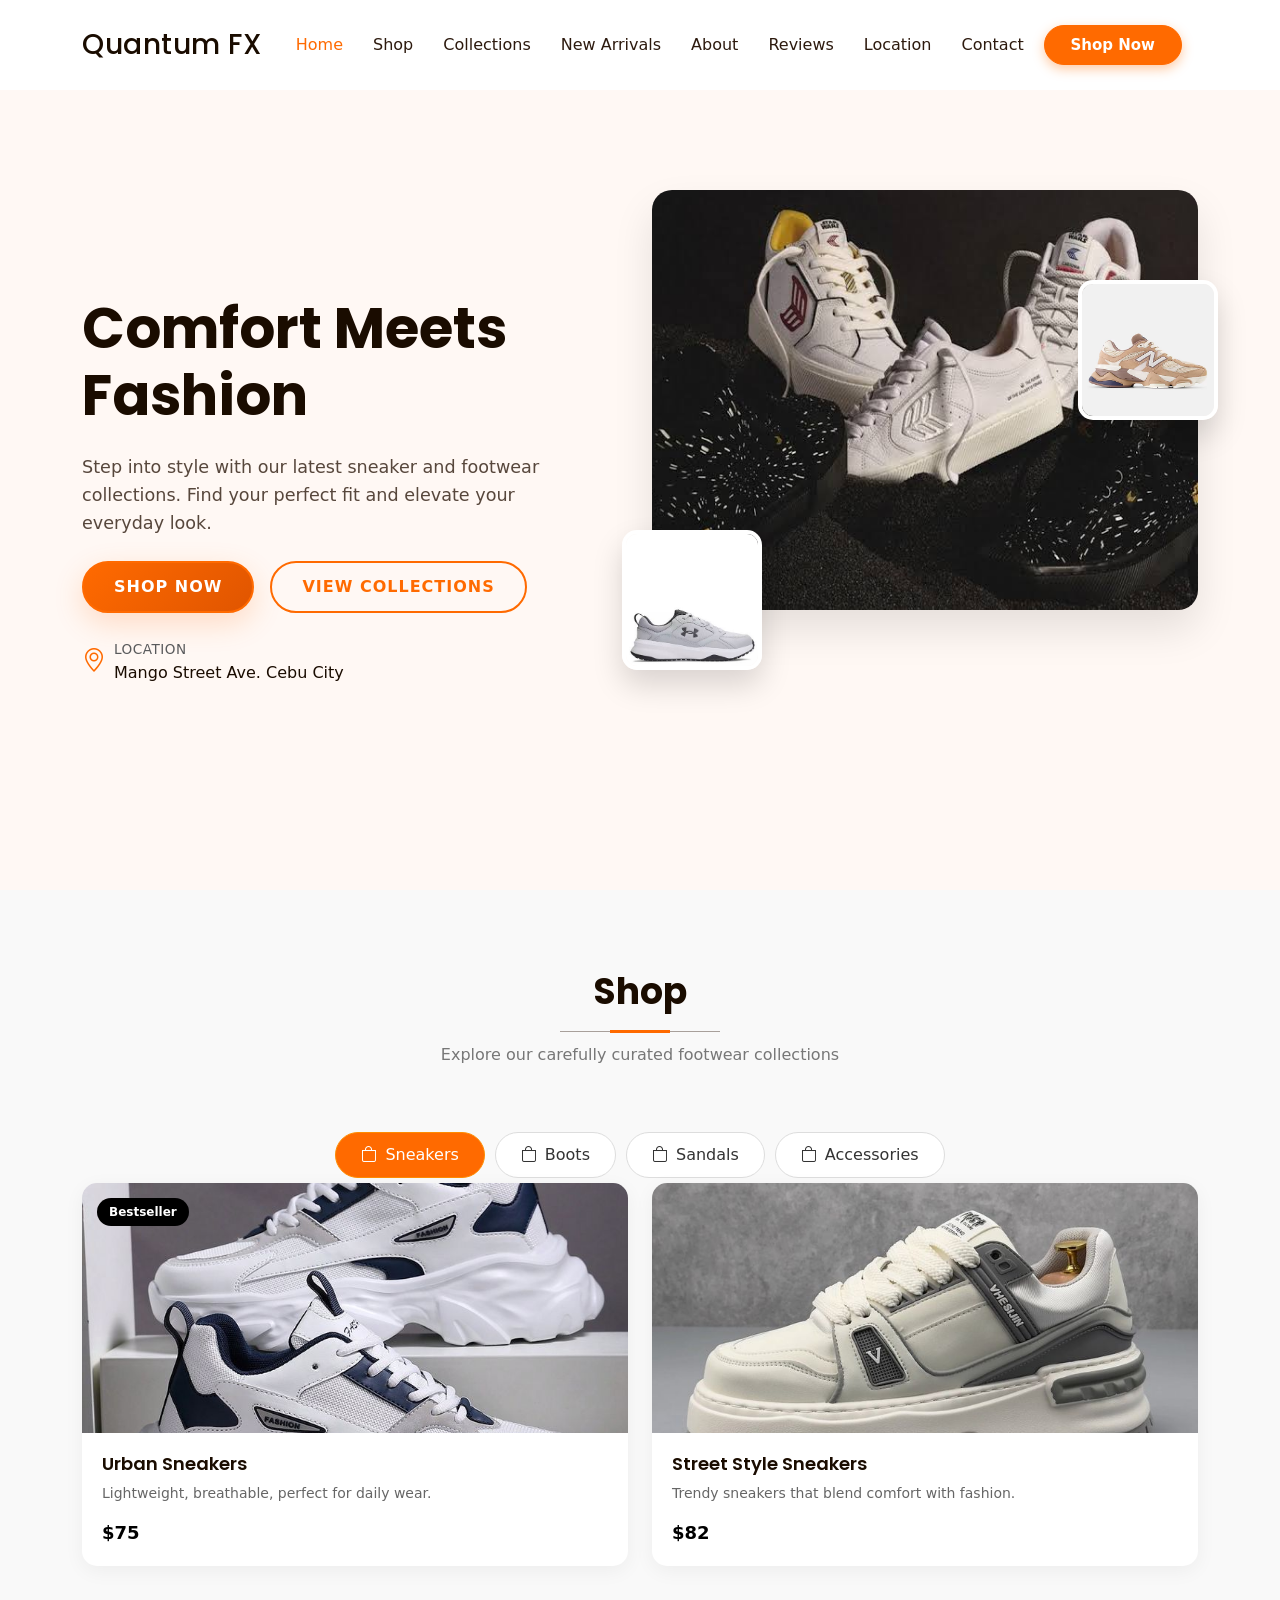
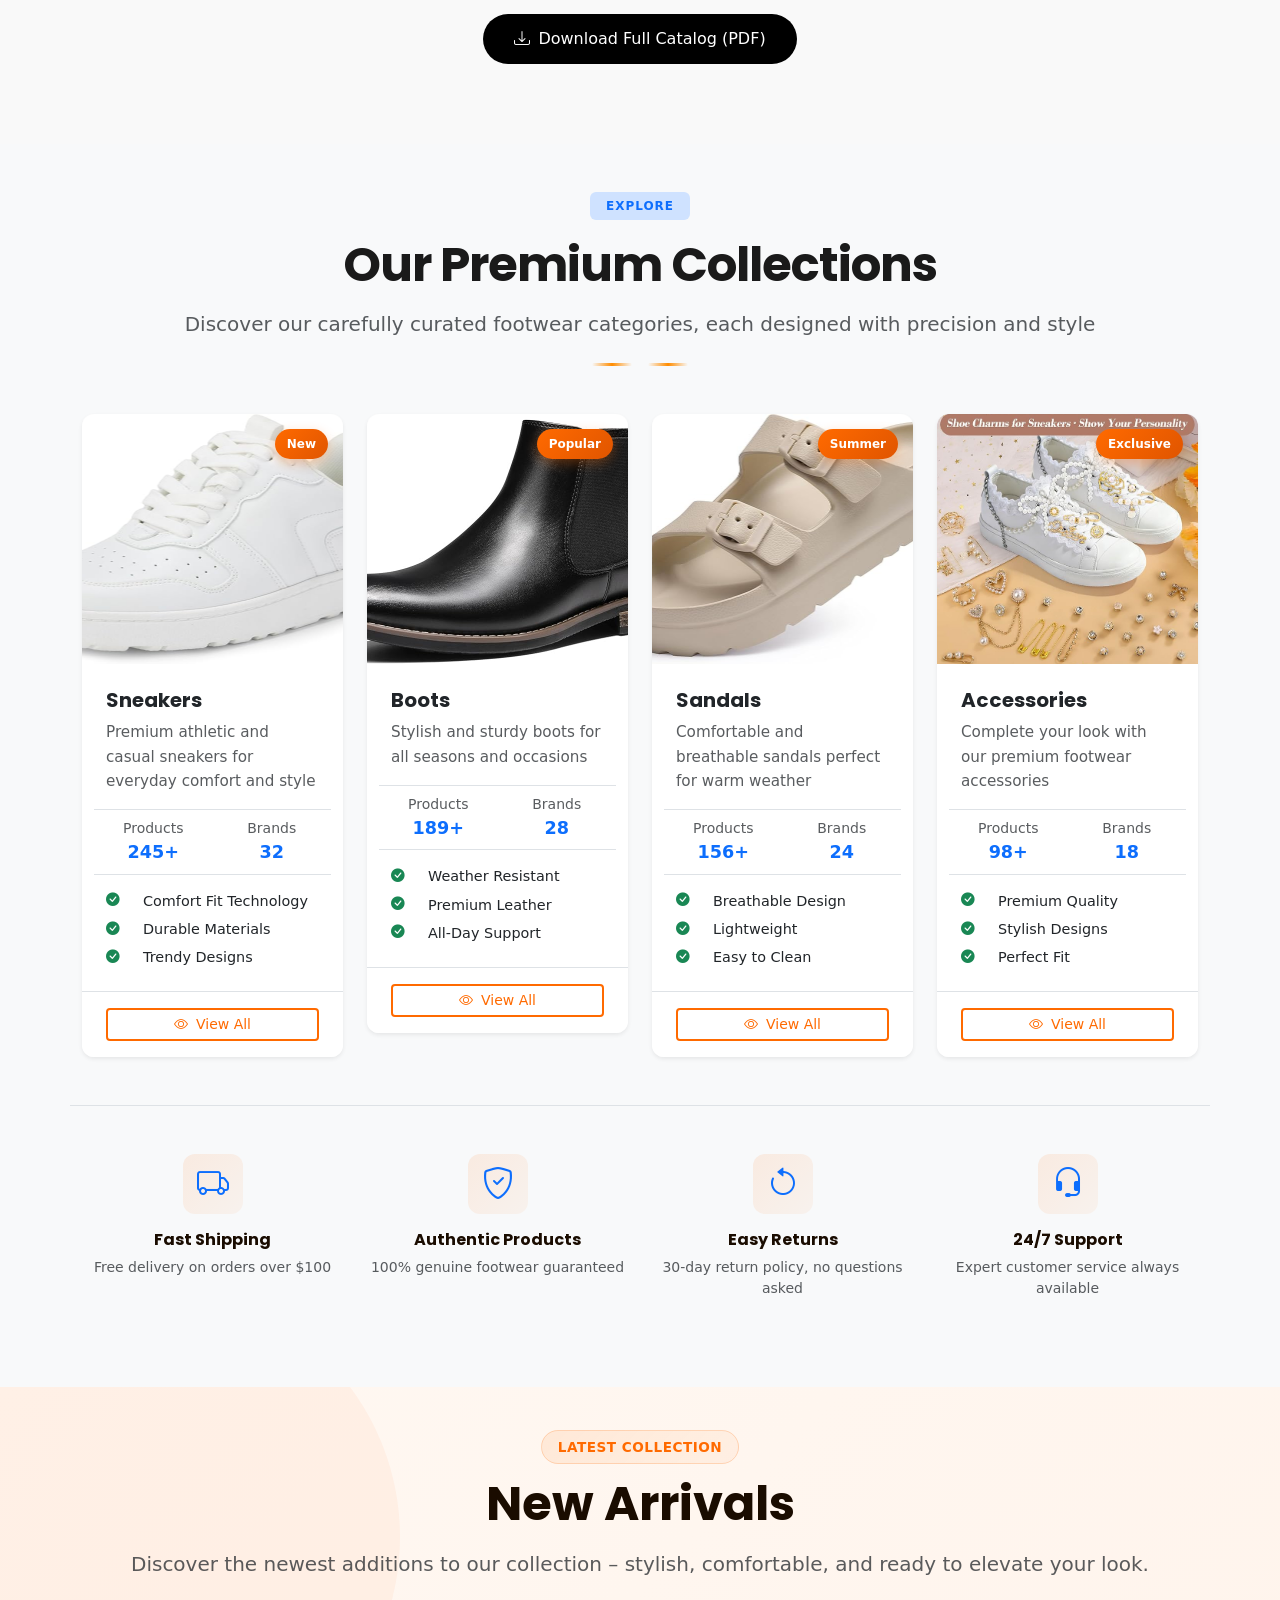
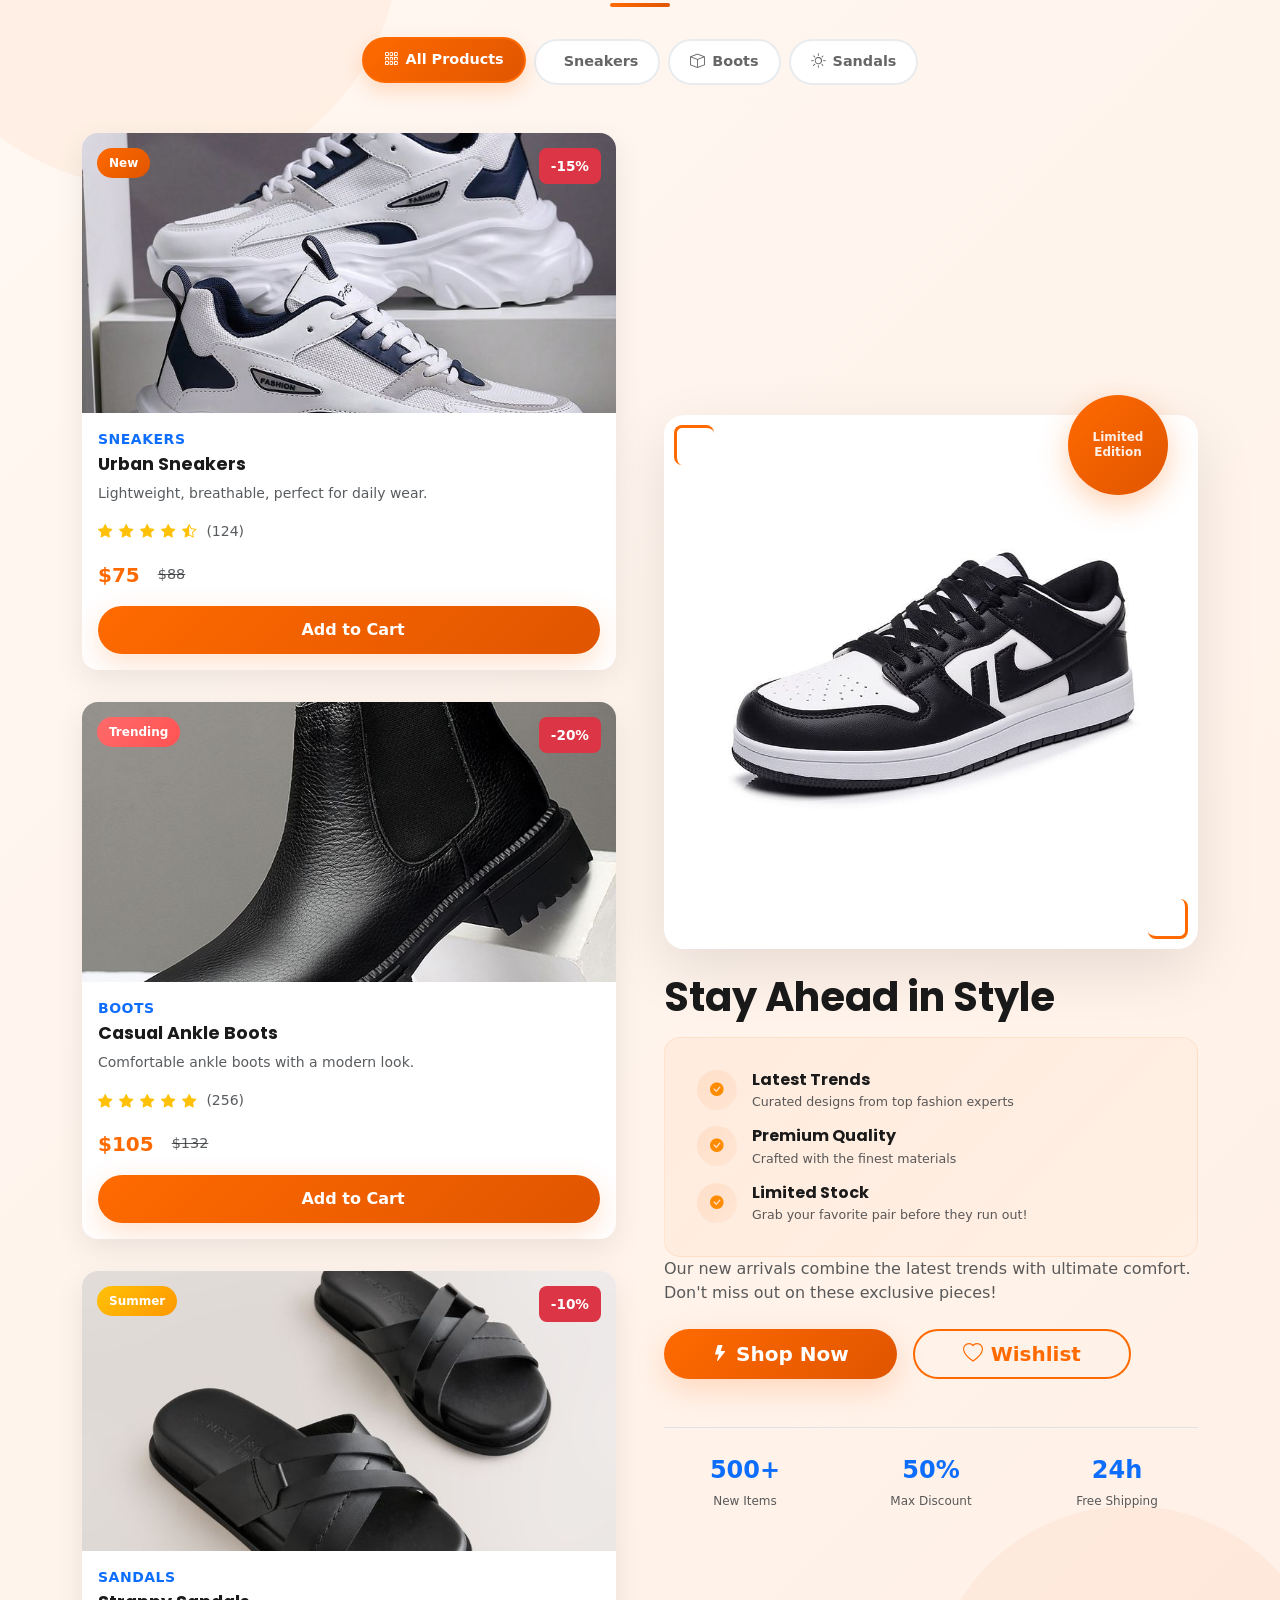
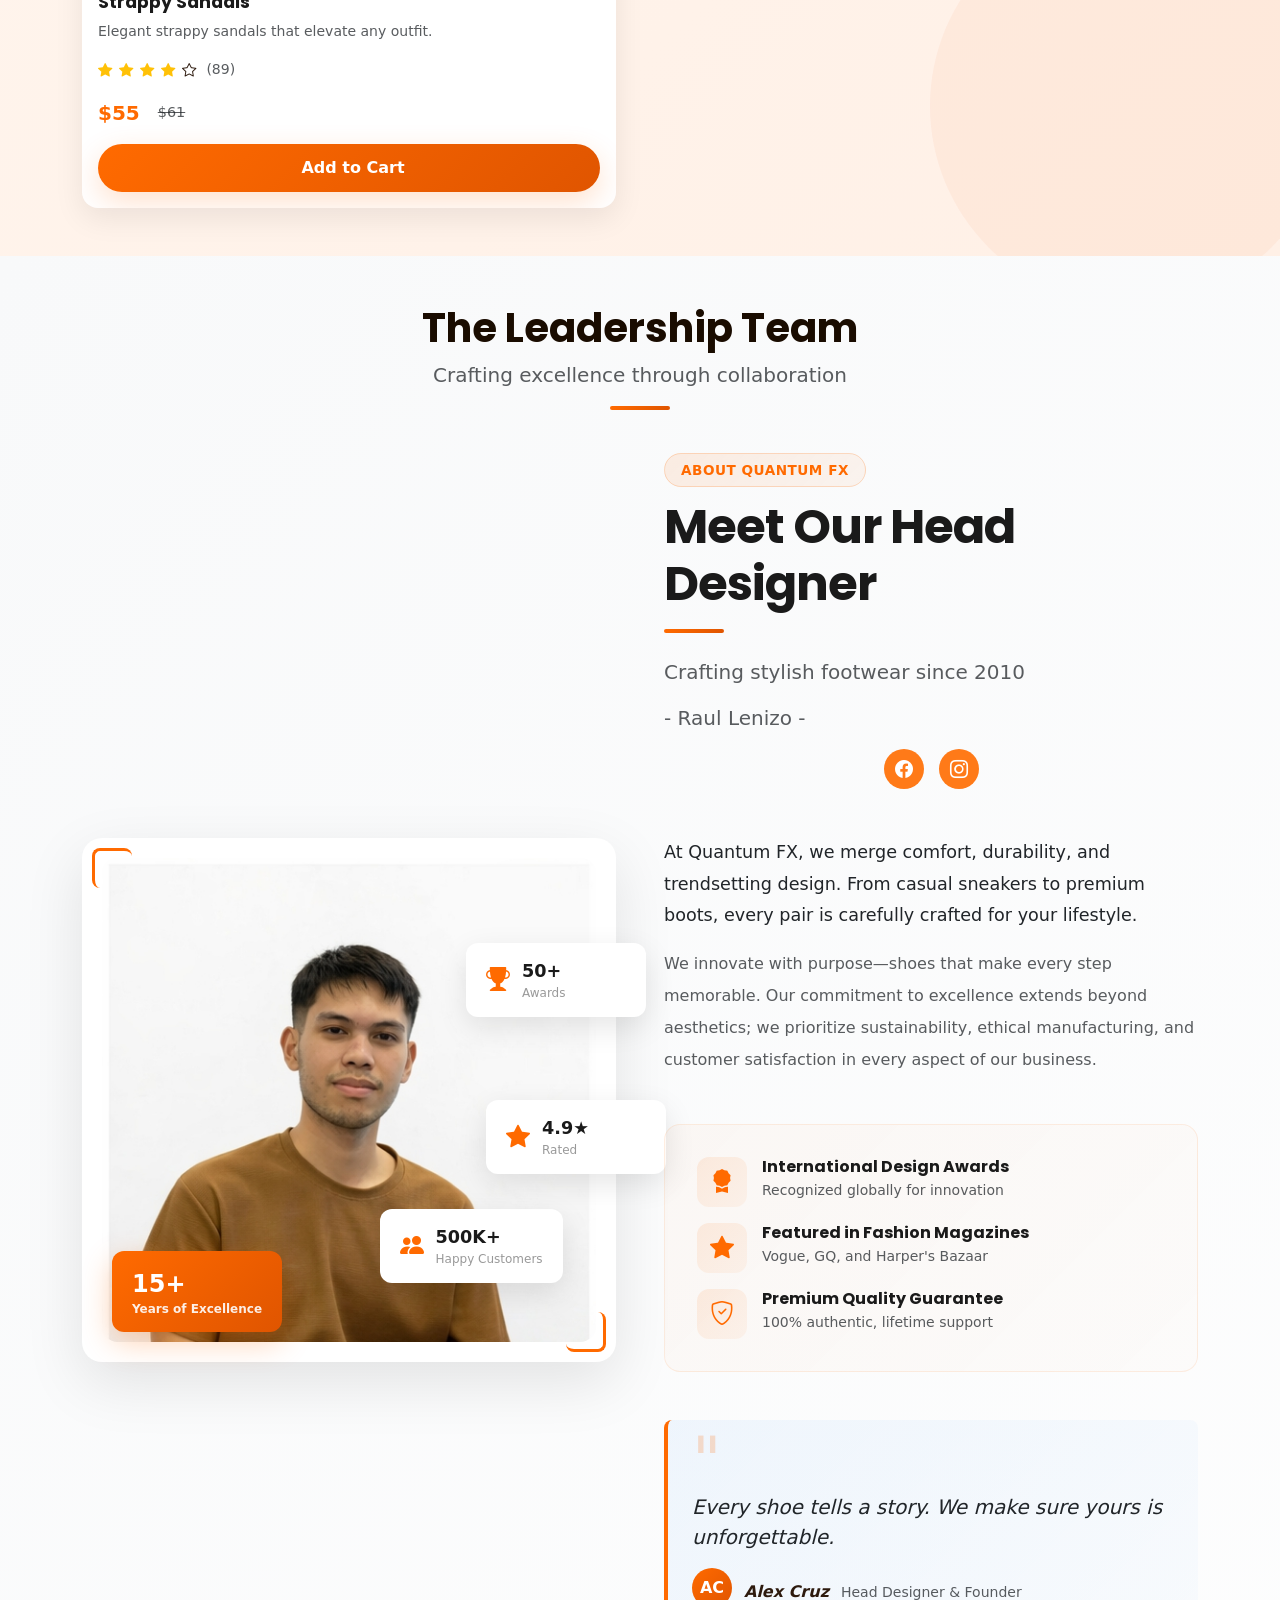
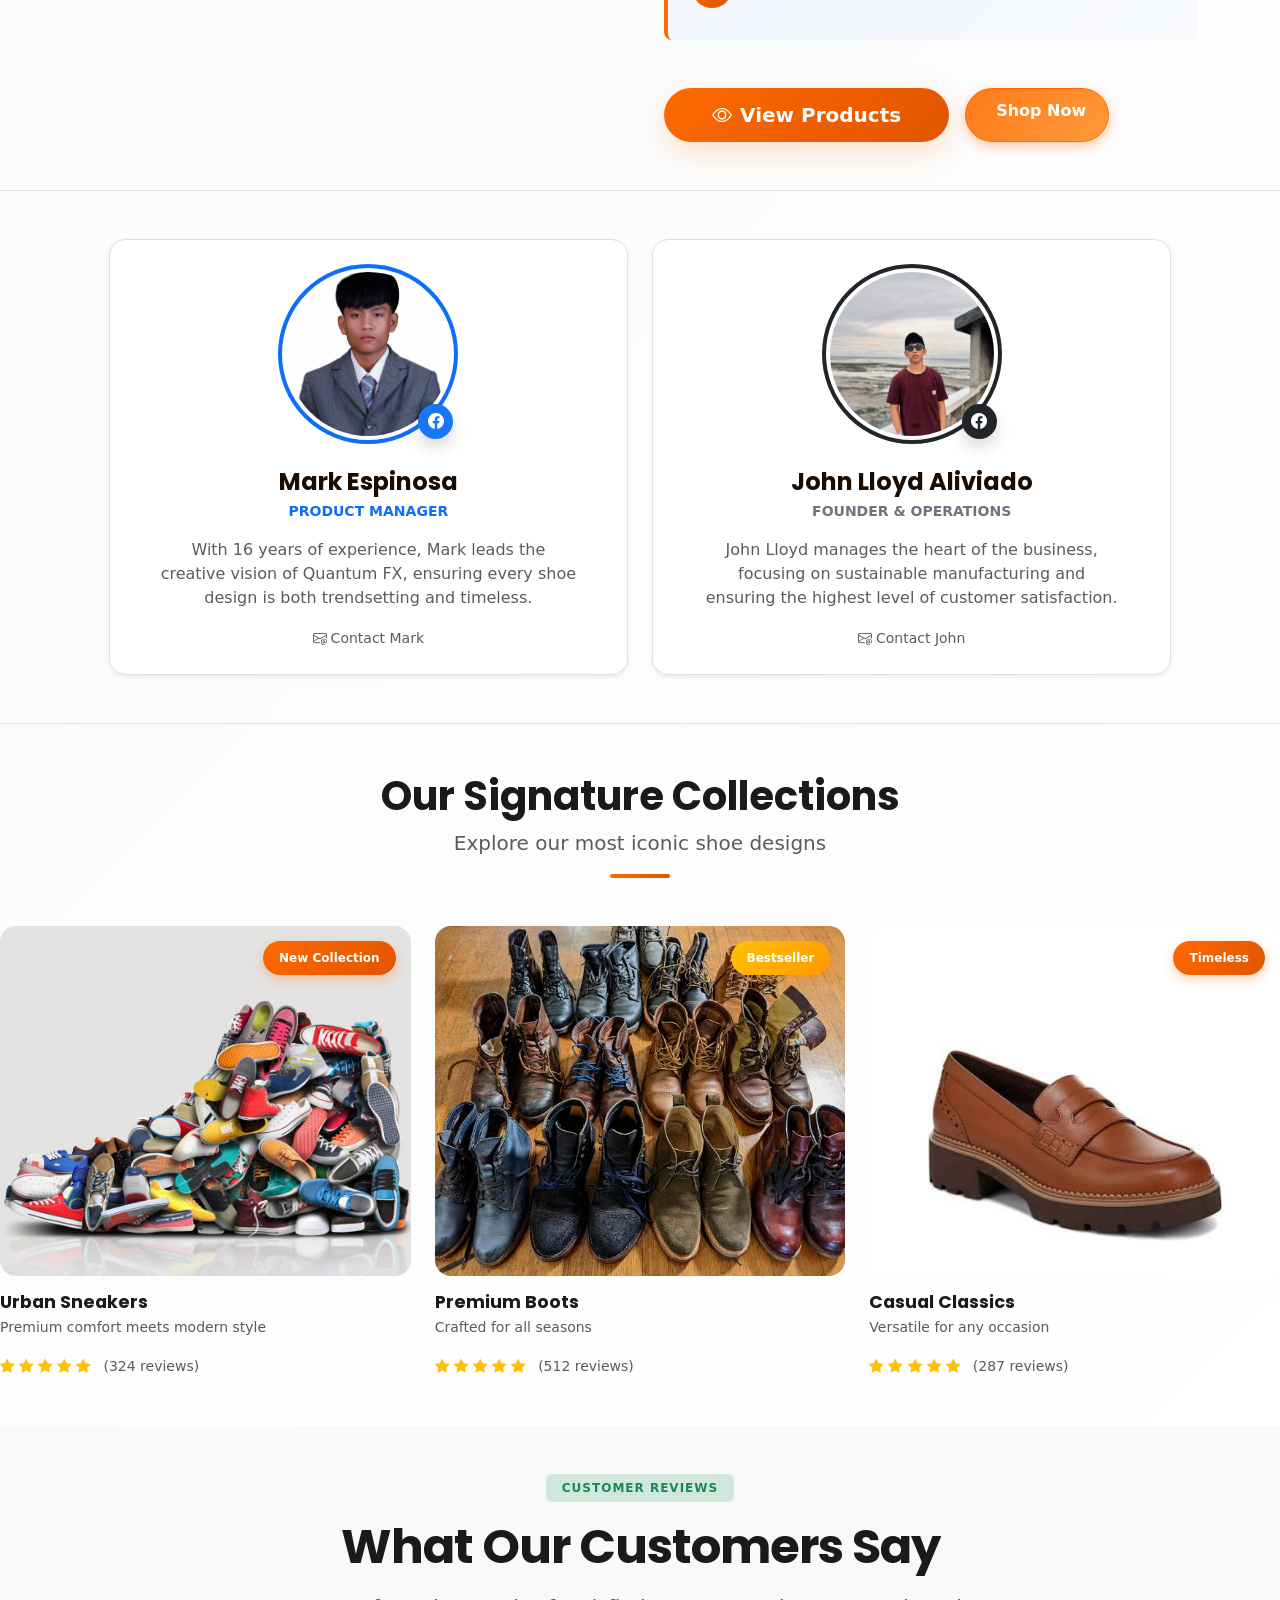
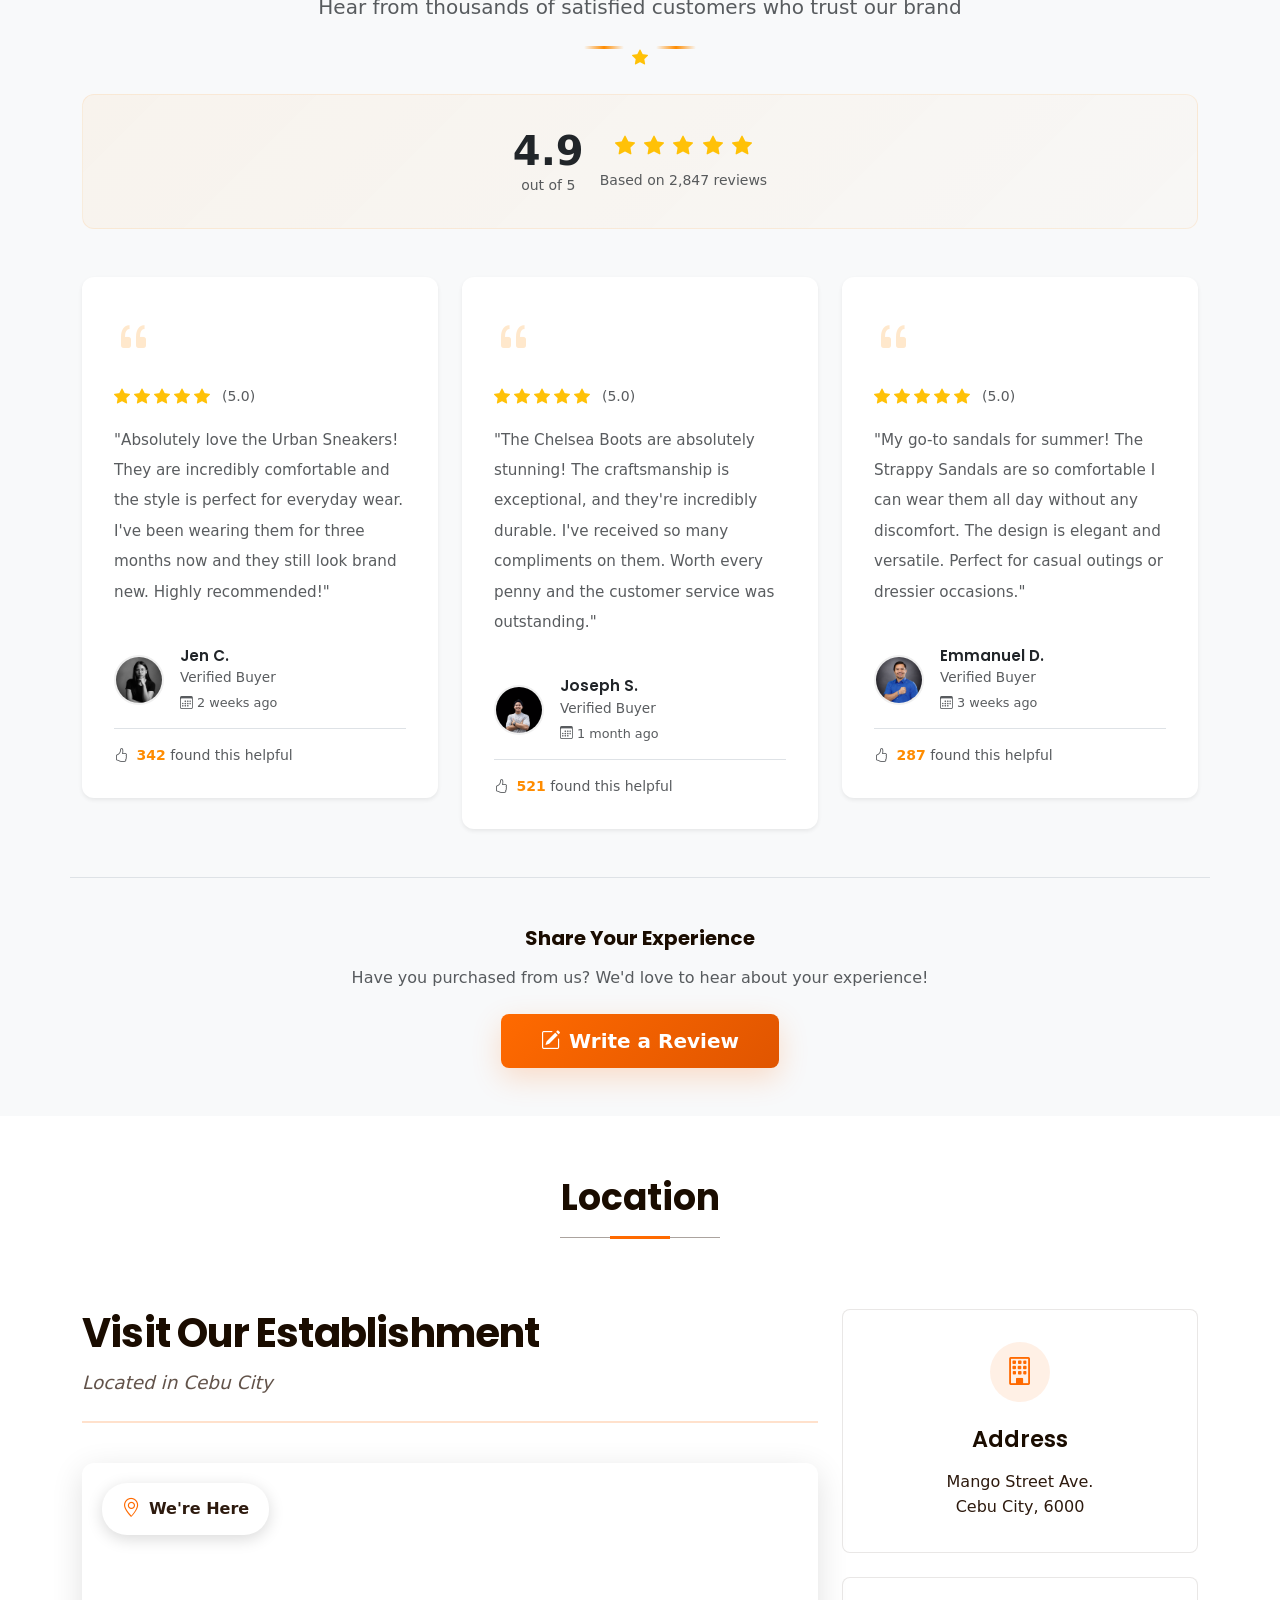
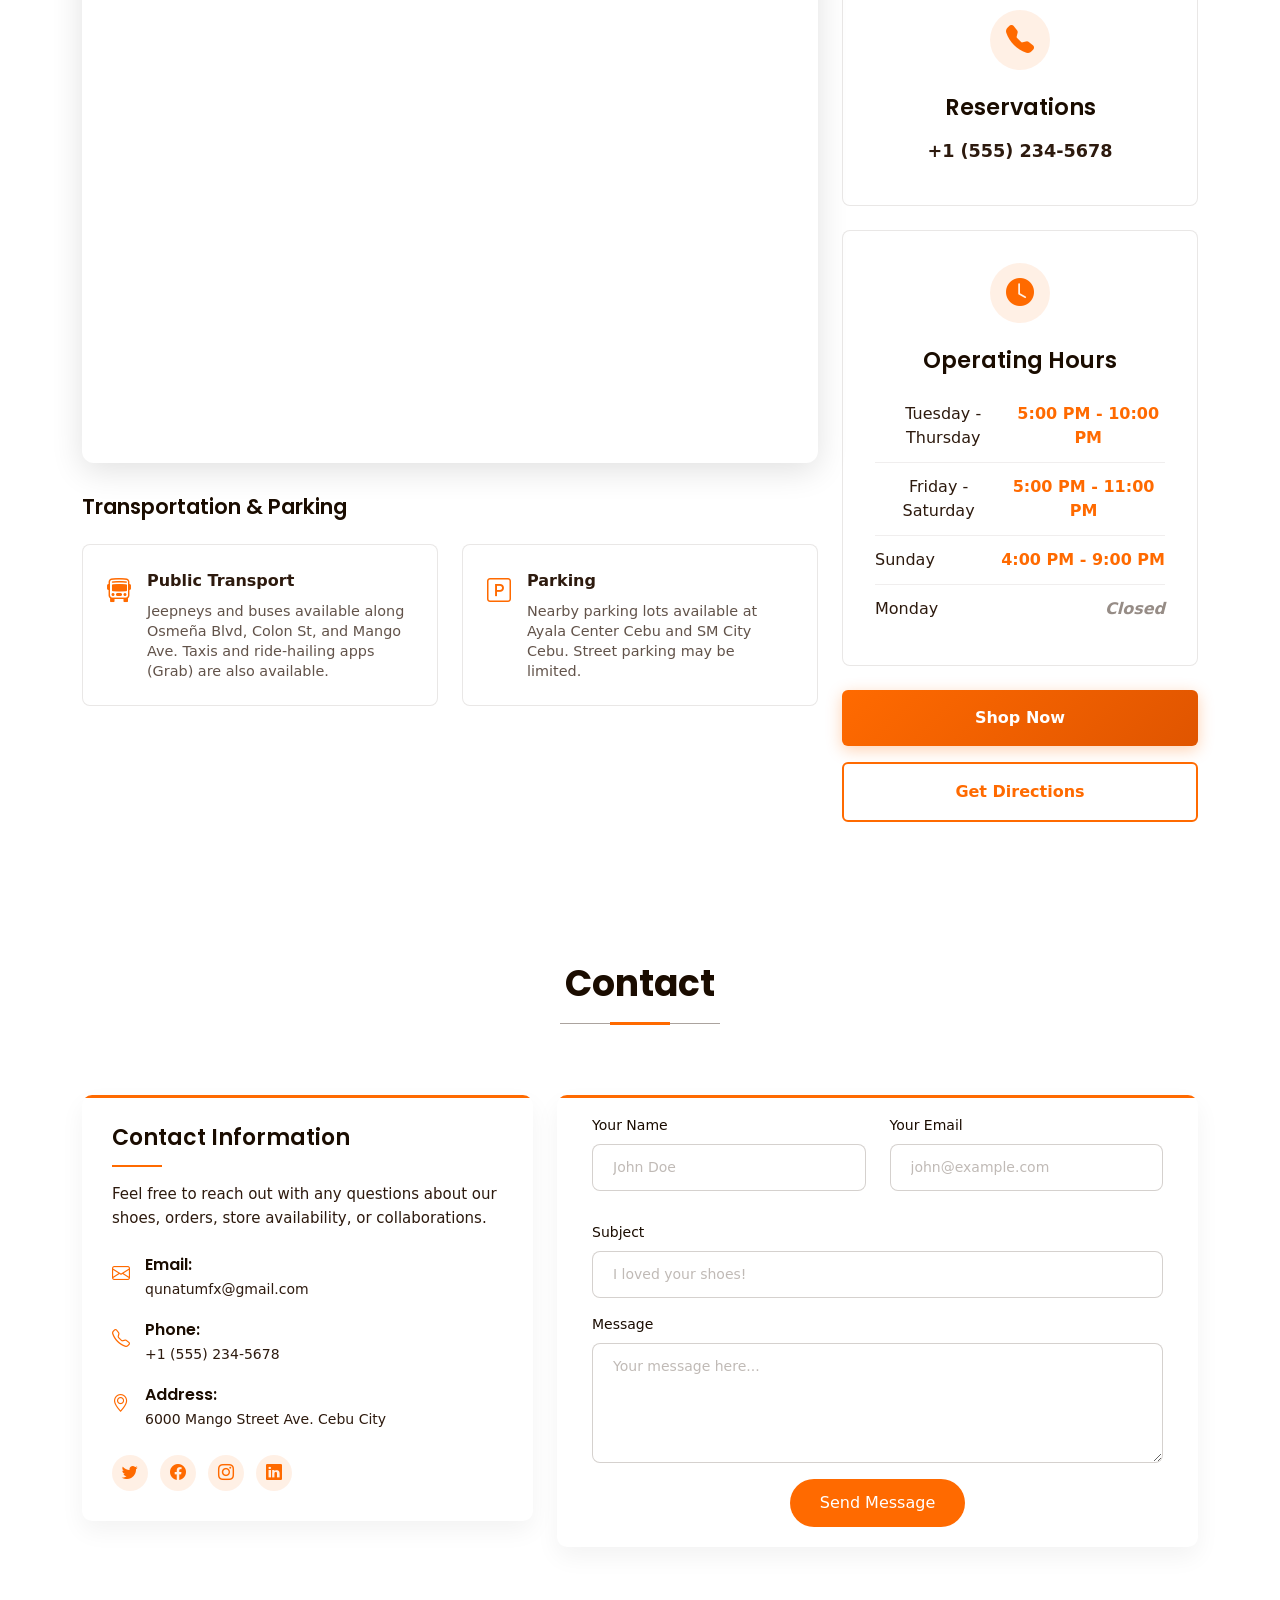
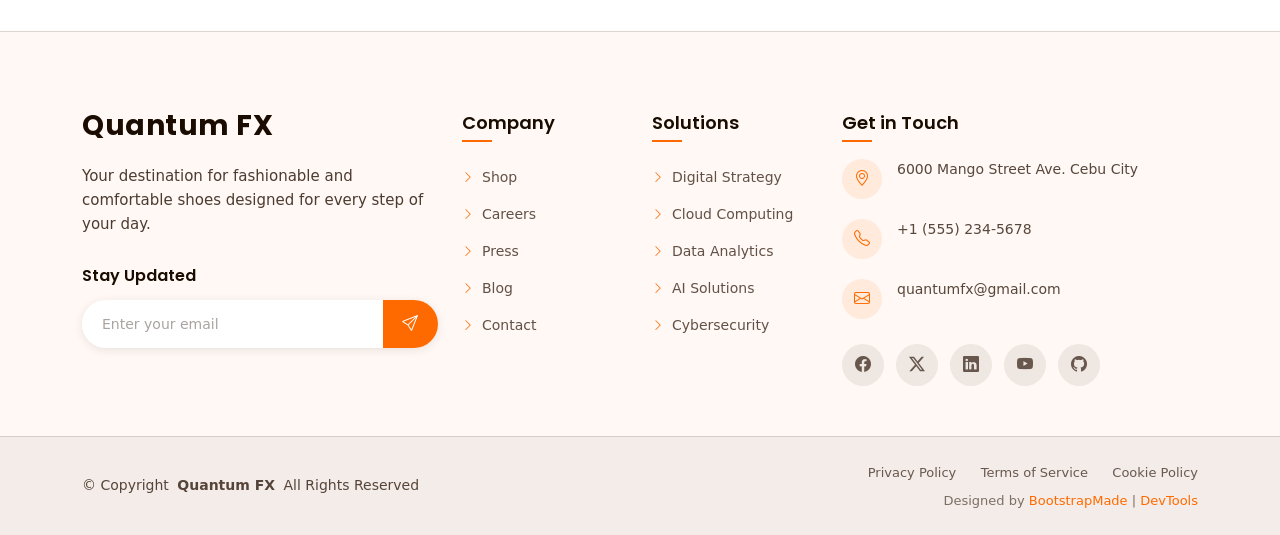
==== commit 1e6e650e: "Final" ====
--- a/index.html
+++ b/index.html
@@ -61,7 +61,7 @@
 
     <div class="d-flex align-items-center">
       <!-- Shop Now Button -->
-      <a class="btn-getstarted btn-shop-now me-3 d-none d-sm-block" href="#shop">Shop Now</a>
+      <a class="btn-getstarted btn-shop-now me-3" href="#shop">Shop Now</a>
     </div>
 
   </div>
--- a/assets/css/main.css
+++ b/assets/css/main.css
@@ -207,6 +207,18 @@
 
   .header .navmenu {
     order: 3;
+  }
+}
+
+@media (max-width: 575.98px) {
+  .header {
+    flex-wrap: wrap;
+  }
+
+  .header .btn-getstarted {
+    width: 100%;
+    margin: 0.75rem 0 0;
+    padding: 10px 0;
   }
 }
 
@@ -927,8 +939,14 @@
 
   .btn-outline-primary:hover {
     background-color: #ff6a00;
+    border-color: #ff6a00;
     color: white;
     transform: translateX(4px);
+  }
+
+  .collections .collection-card .btn-outline-primary:hover,
+  .collections .collection-card .btn-outline-primary:focus {
+    border-color: #ff6a00;
   }
 
   /* Info Section Styles */
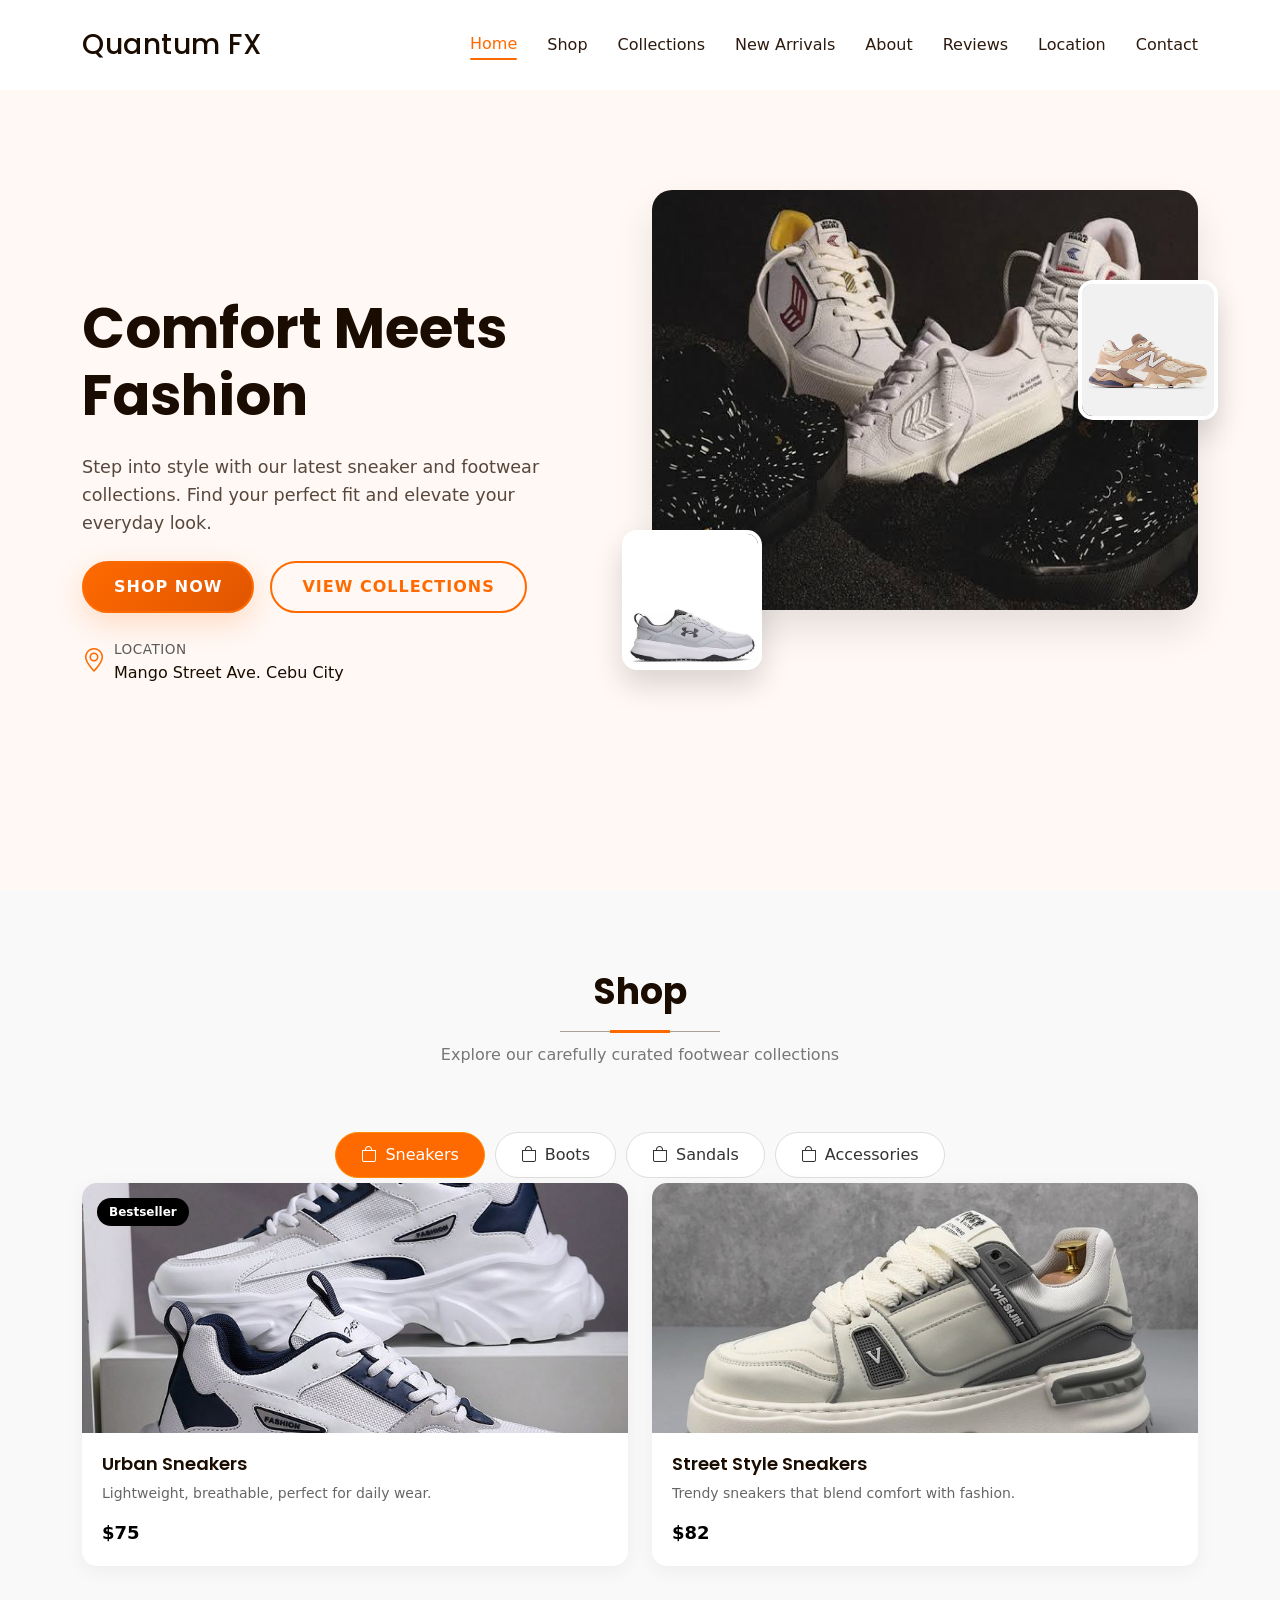
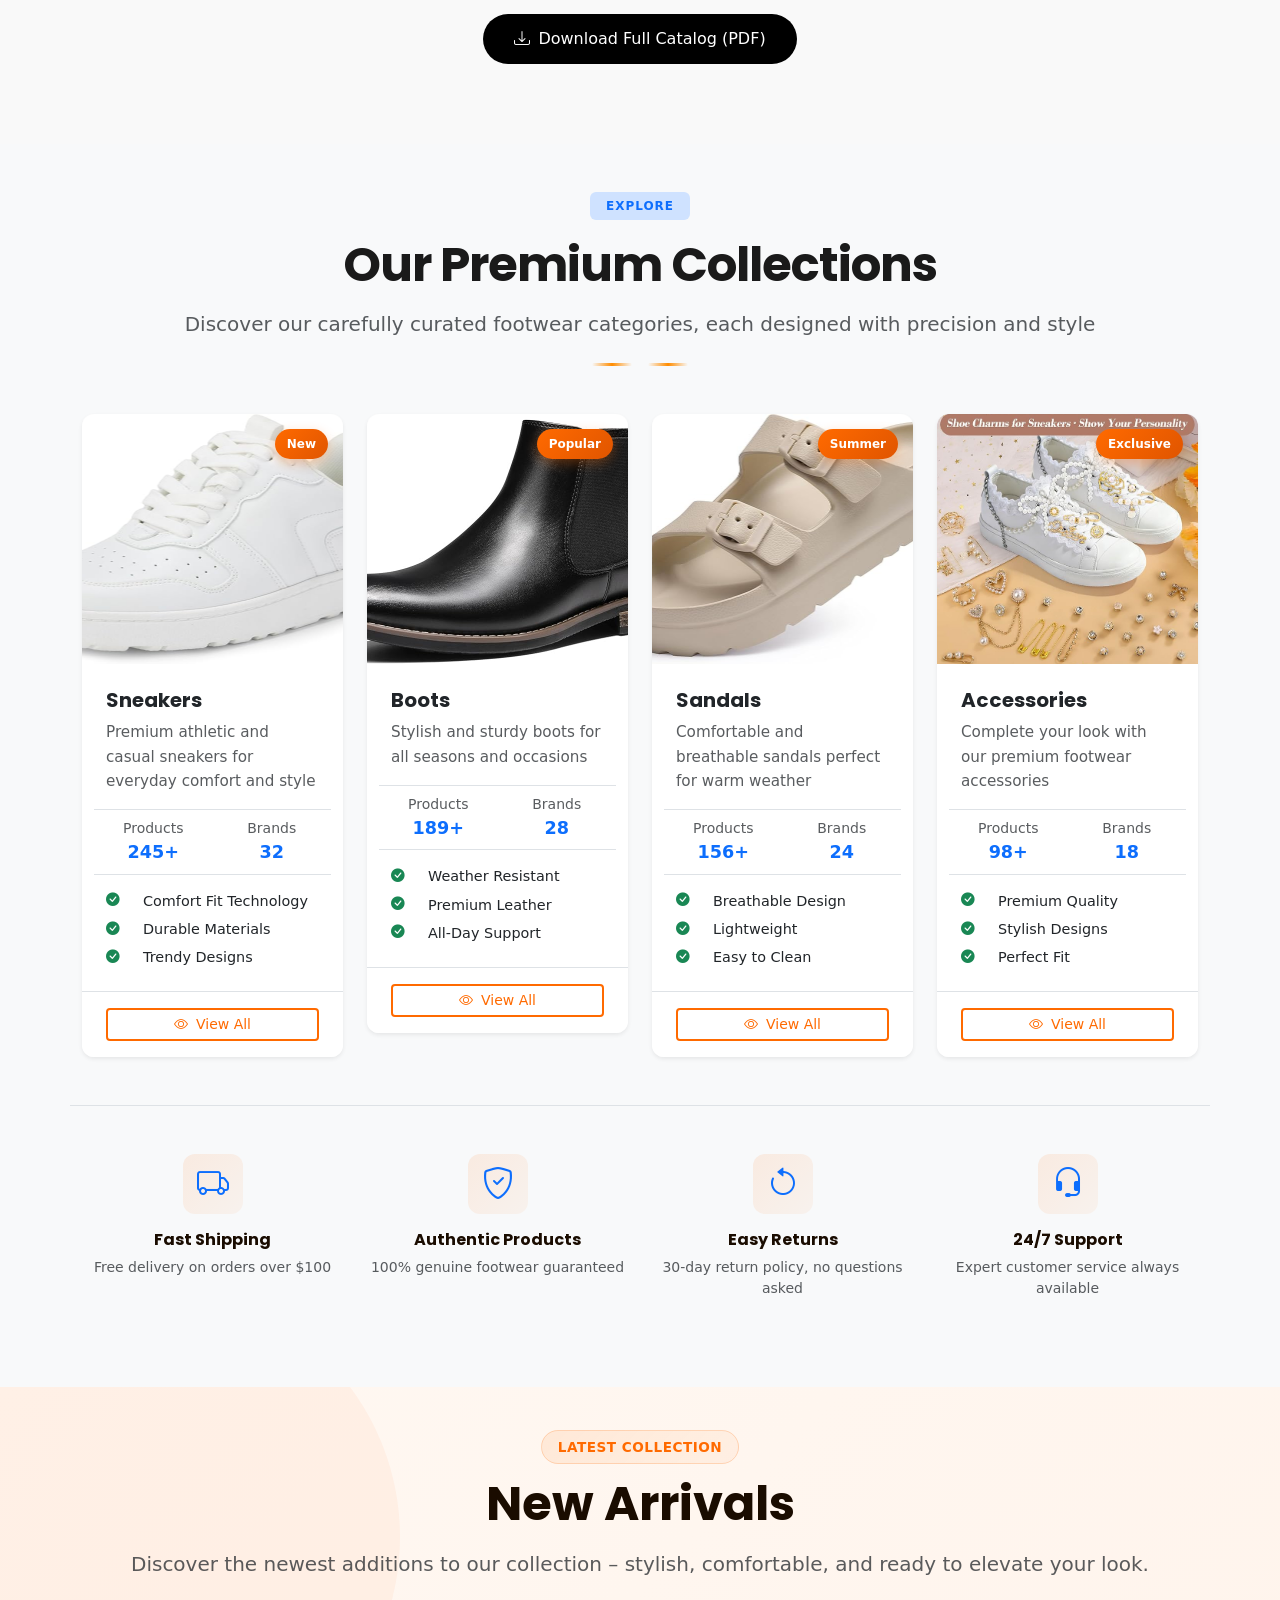
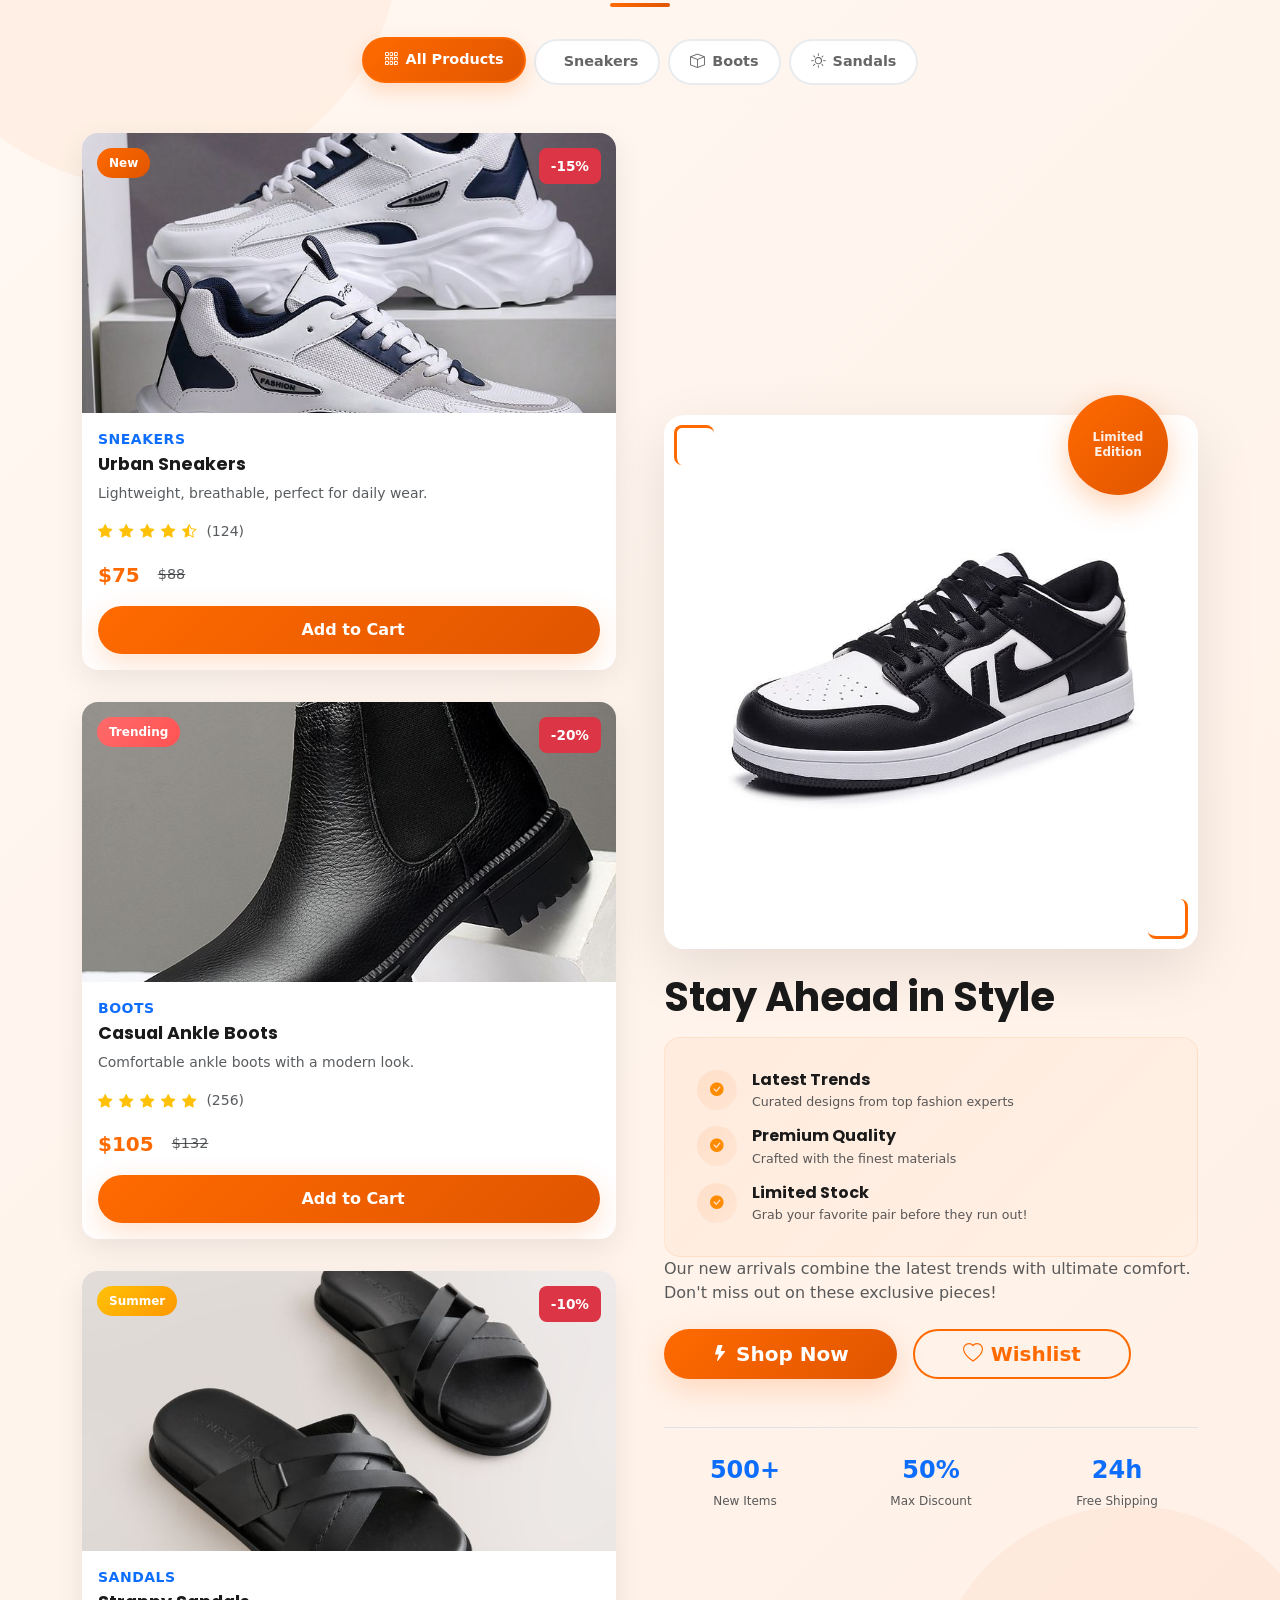
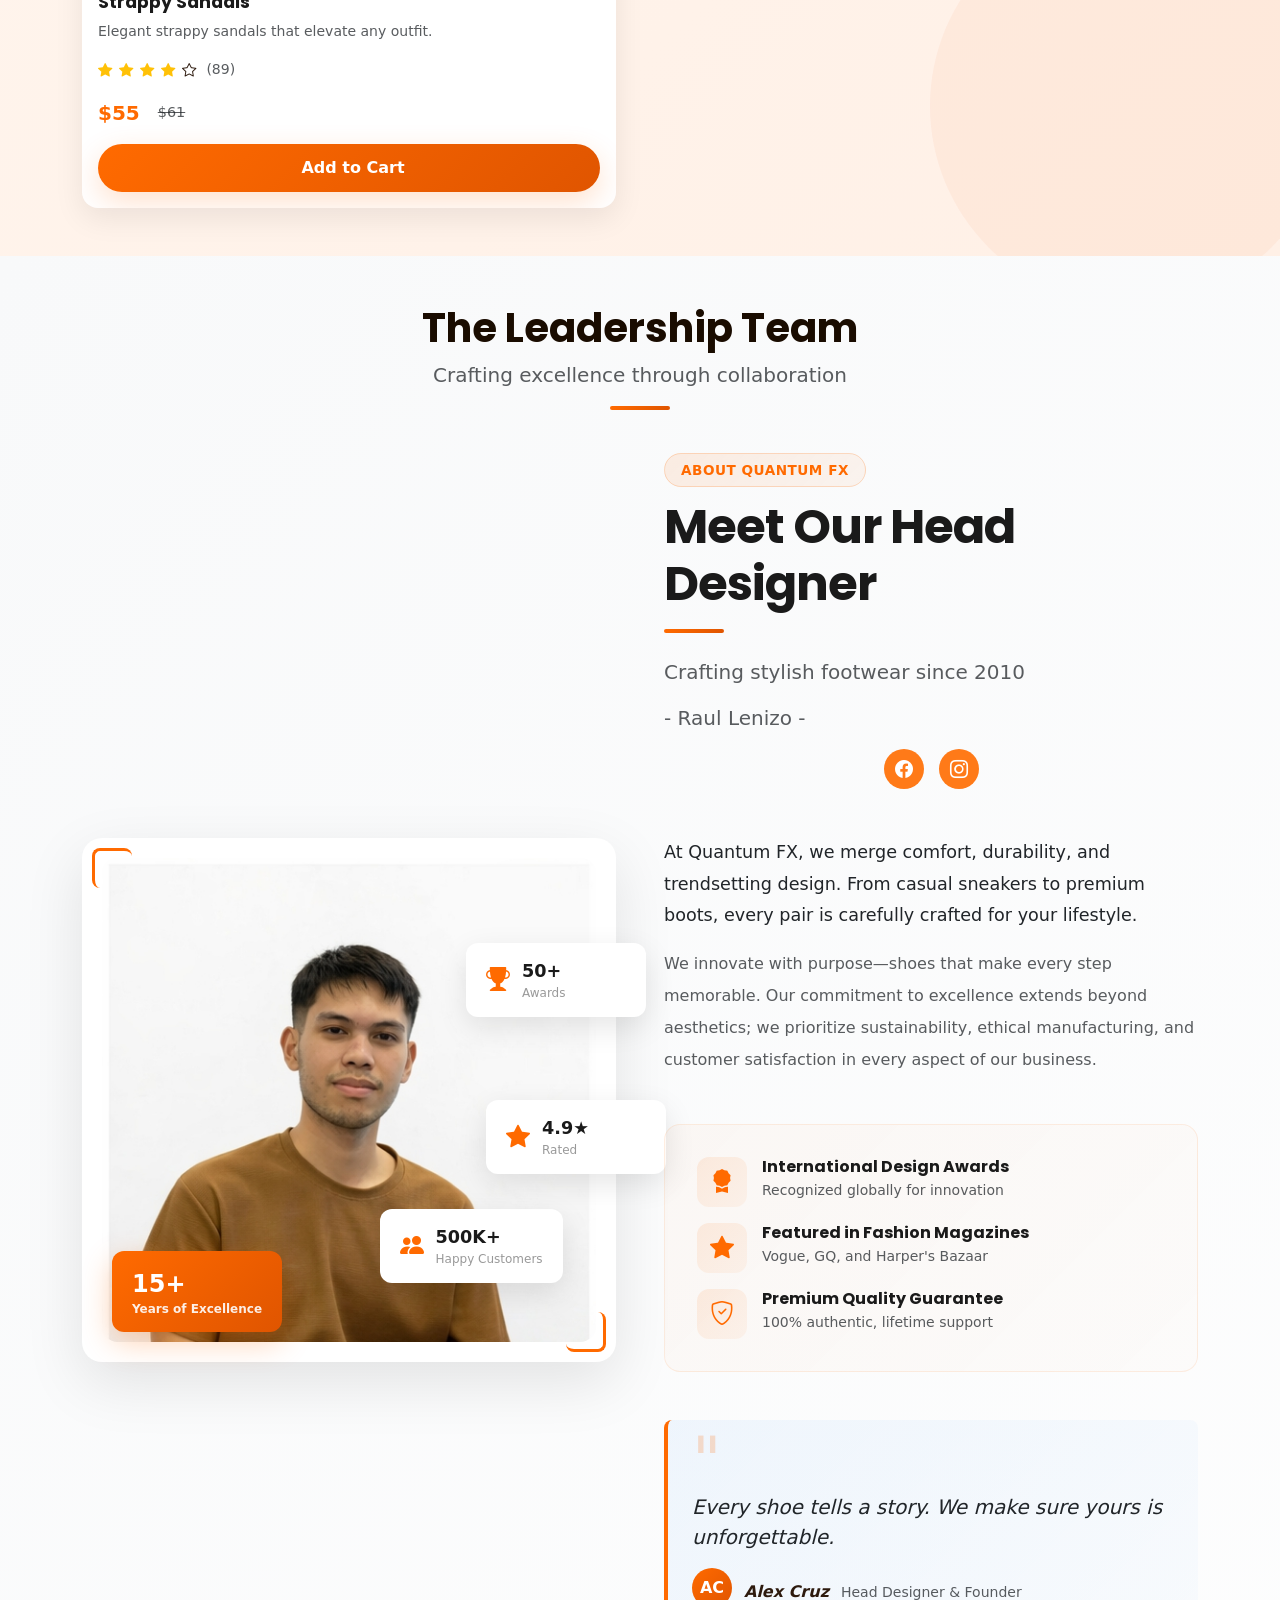
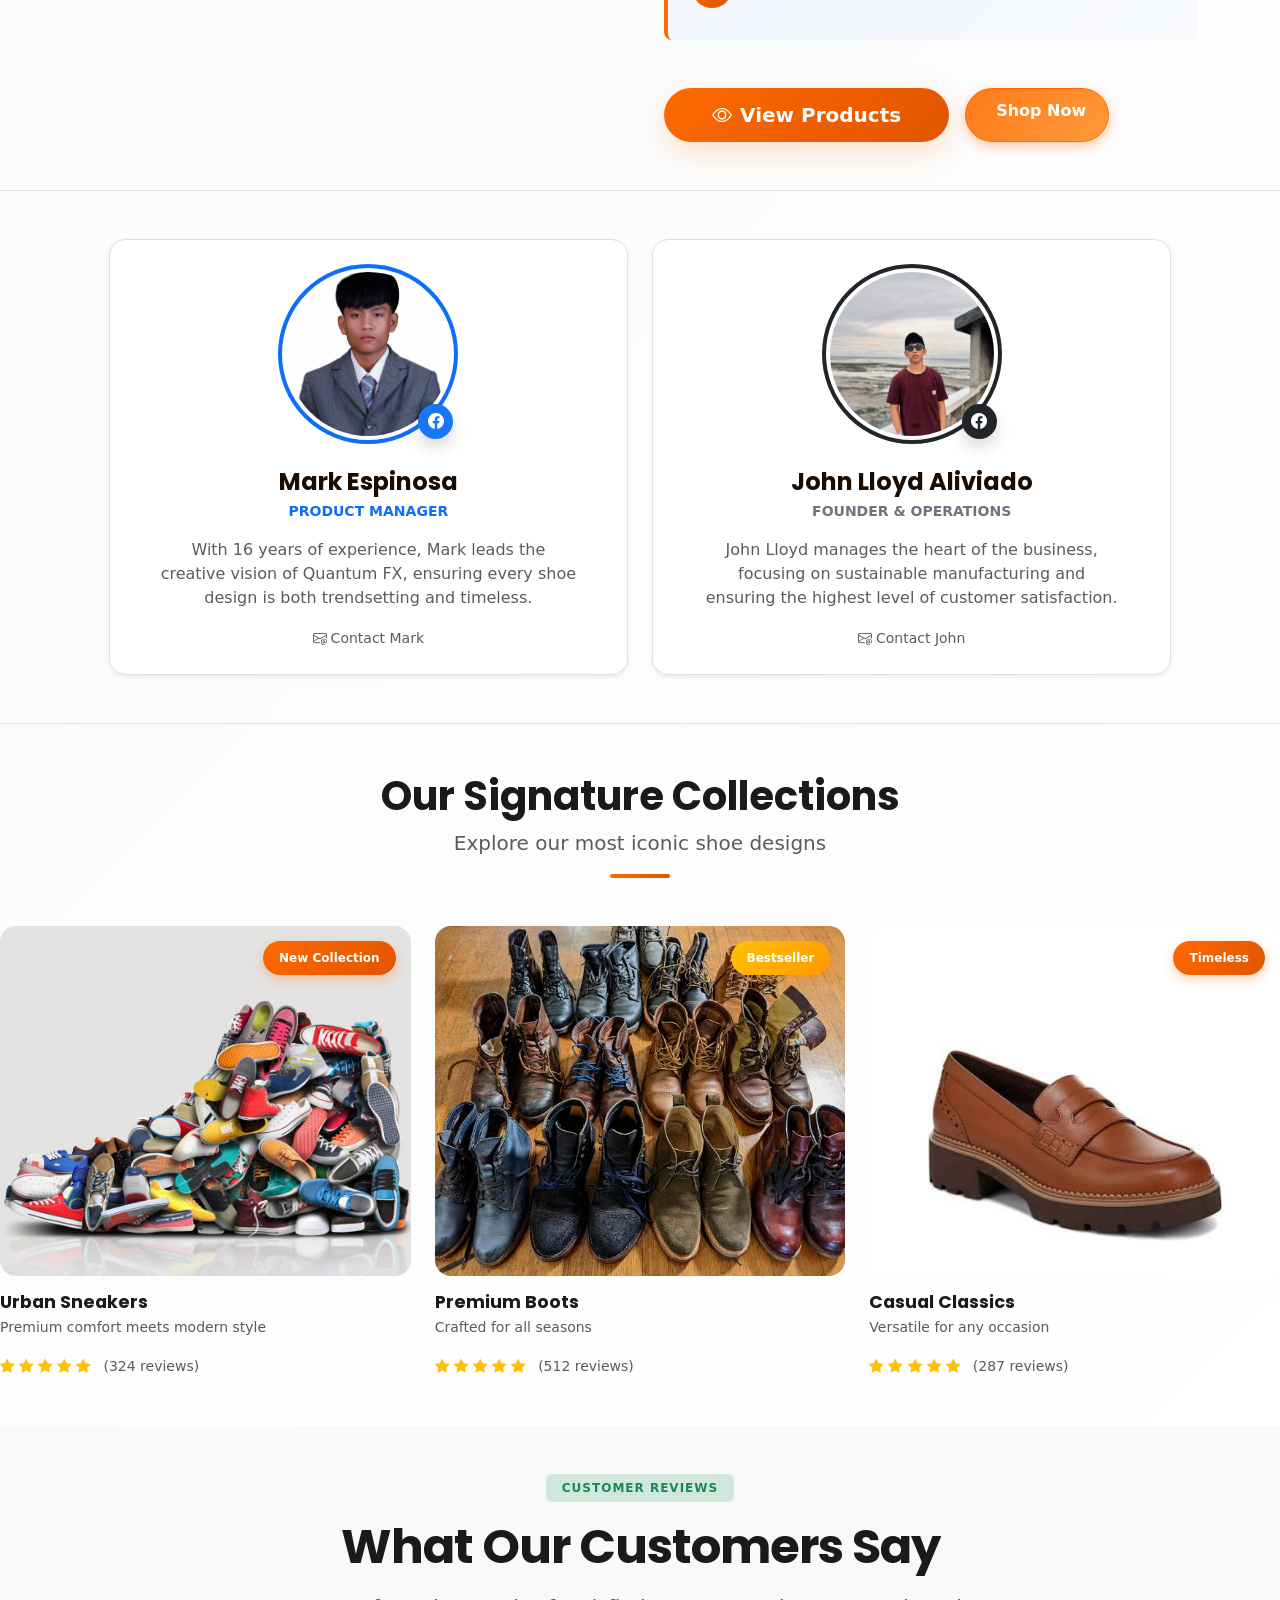
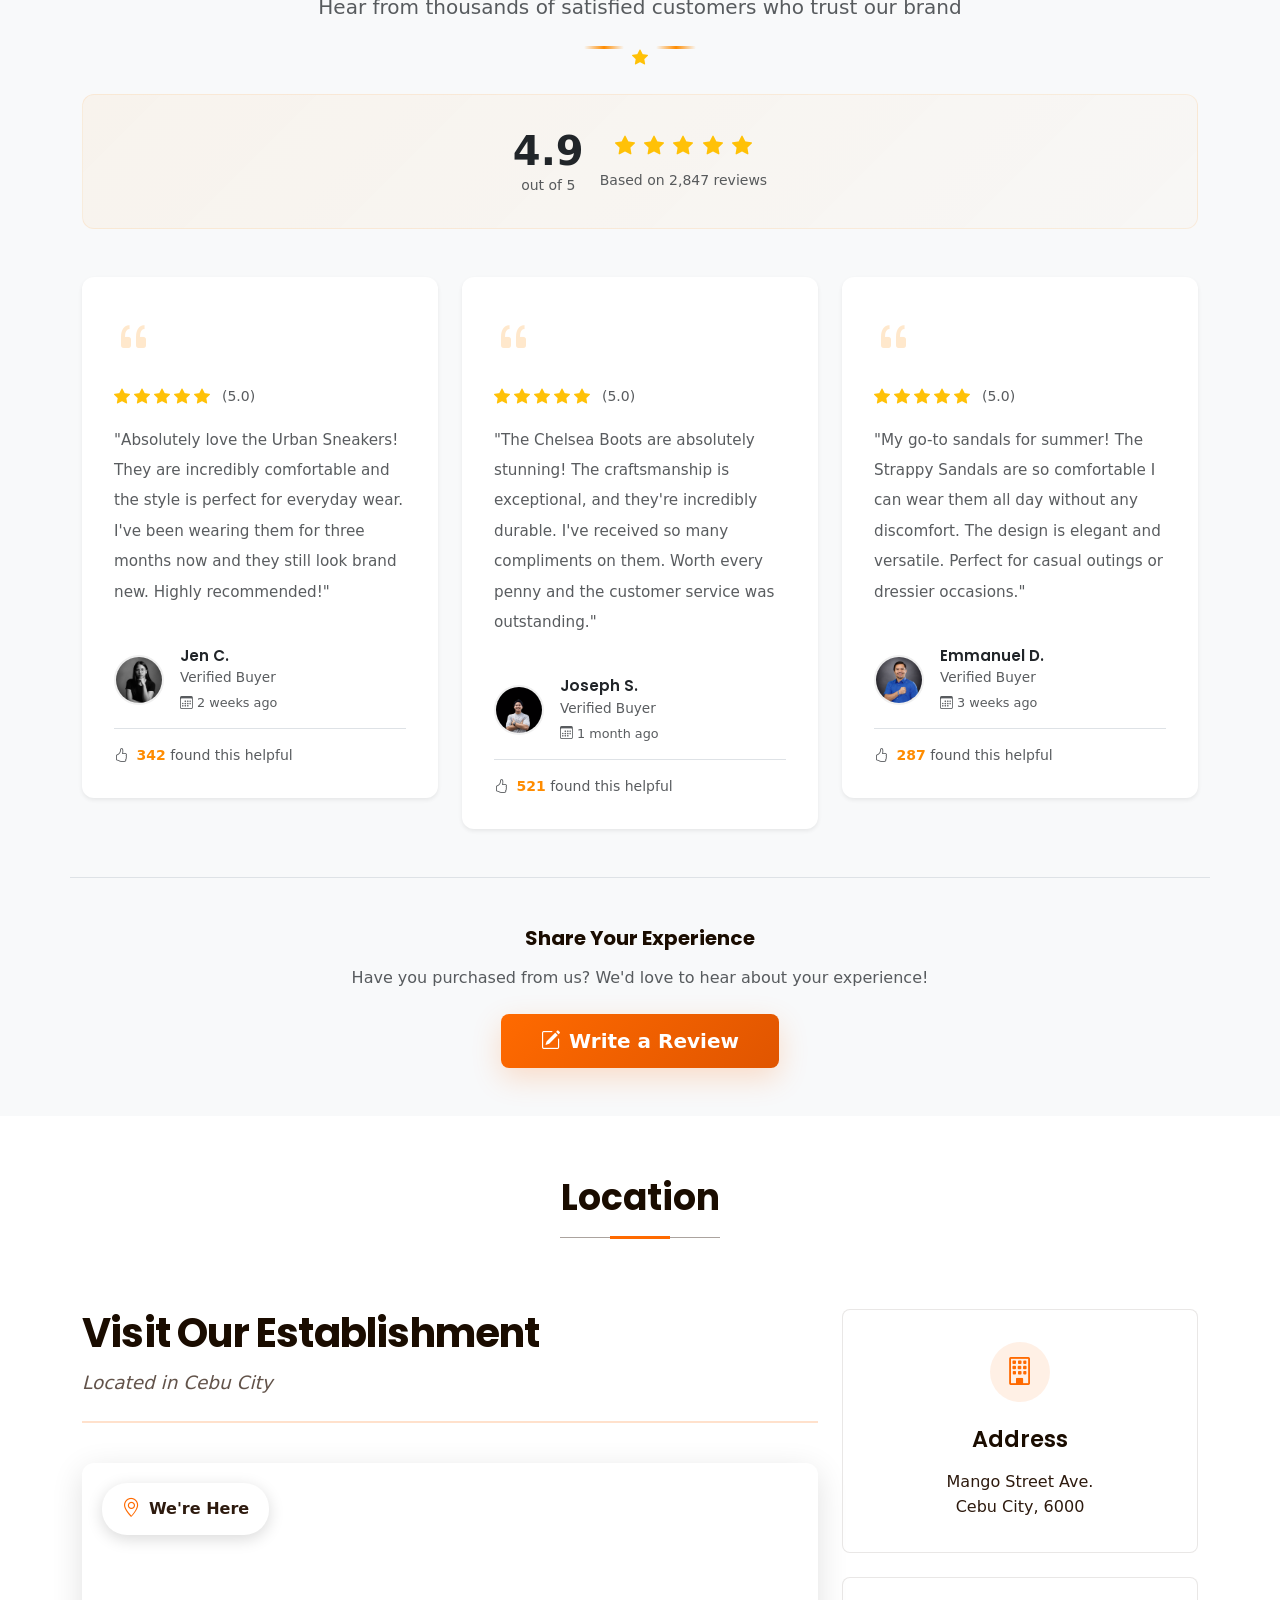
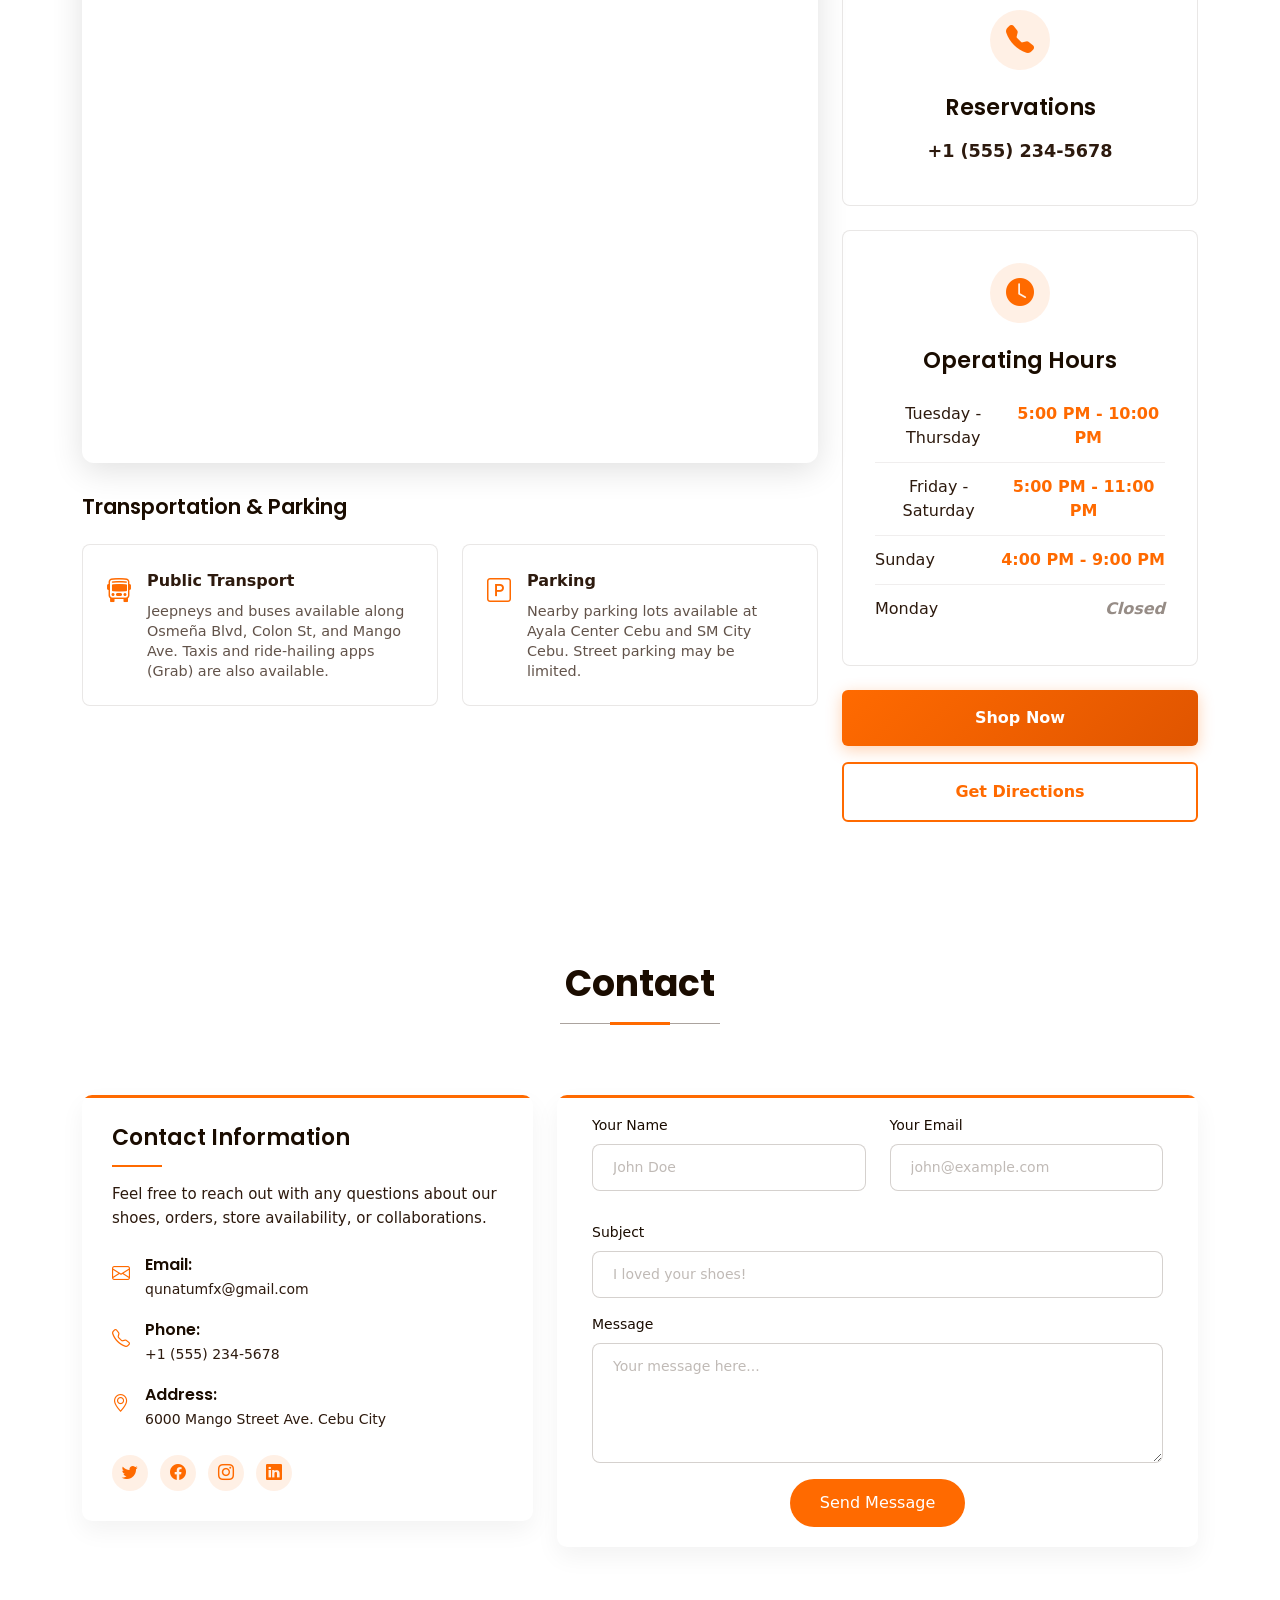
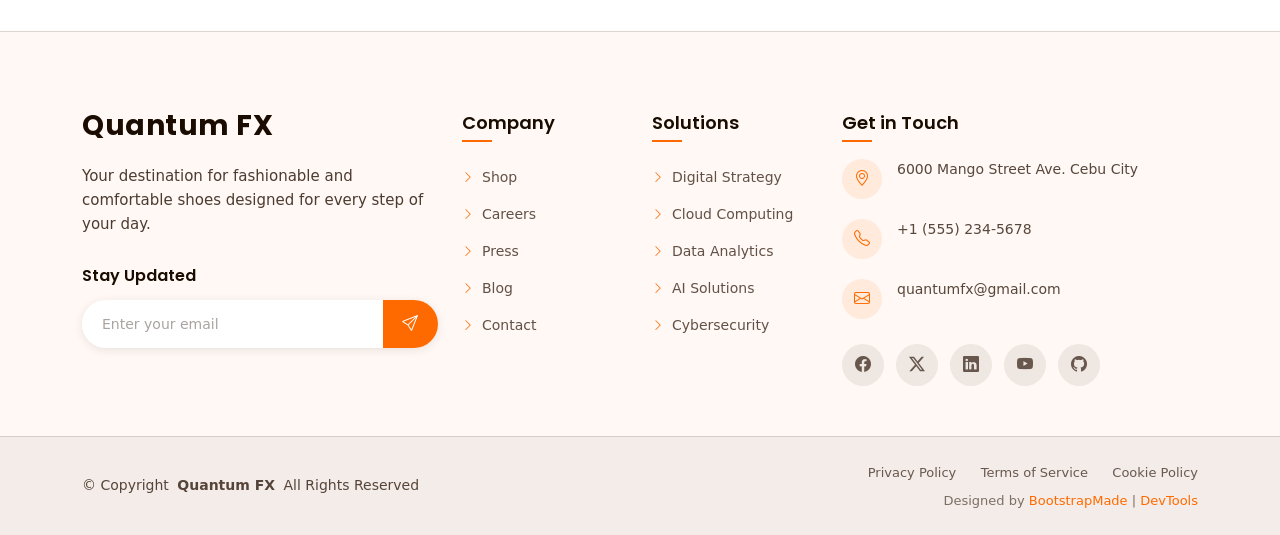
==== commit c3e567e6: "Final" ====
--- a/index.html
+++ b/index.html
@@ -58,12 +58,6 @@
       </ul>
       <i class="mobile-nav-toggle d-xl-none bi bi-list"></i>
     </nav>
-
-    <div class="d-flex align-items-center">
-      <!-- Shop Now Button -->
-      <a class="btn-getstarted btn-shop-now me-3" href="#shop">Shop Now</a>
-    </div>
-
   </div>
 </header>
 
@@ -507,256 +501,248 @@
       <!-- Collection Item 1: Sneakers -->
       <div class="col-lg-3 col-md-6">
         <div class="collection-wrapper">
-          <a href="#menu-starters" class="text-decoration-none">
-            <div class="card border-0 collection-card shadow-sm">
-              <!-- Image Container with Overlay -->
-              <div class="collection-image-wrapper position-relative overflow-hidden">
-                <img src="./assets/img/shoes/collection-sneakers.jpg" class="card-img-top collection-img" alt="Sneakers Collection">
-                <div class="collection-overlay d-flex align-items-center justify-content-center">
-                  <div class="overlay-content text-center">
-                    <i class="bi bi-arrow-right fs-3 text-white mb-2"></i>
-                    <p class="text-white fw-semibold">Explore Collection</p>
-                  </div>
-                </div>
-                <span class="collection-badge">New</span>
-              </div>
-
-              <!-- Card Body -->
-              <div class="card-body">
-                <h5 class="card-title text-dark fw-bold mb-2">Sneakers</h5>
-                <p class="card-text text-muted small mb-3">
-                  Premium athletic and casual sneakers for everyday comfort and style
-                </p>
-                
-                <!-- Stats Row -->
-                <div class="row text-center mb-3 border-top border-bottom py-2">
-                  <div class="col-6">
-                    <small class="text-muted d-block">Products</small>
-                    <strong class="text-primary">245+</strong>
-                  </div>
-                  <div class="col-6">
-                    <small class="text-muted d-block">Brands</small>
-                    <strong class="text-primary">32</strong>
-                  </div>
-                </div>
-
-                <!-- Features -->
-                <div class="features-list small">
-                  <div class="feature-item mb-2">
-                    <i class="bi bi-check-circle-fill text-success me-2"></i>
-                    <span>Comfort Fit Technology</span>
-                  </div>
-                  <div class="feature-item mb-2">
-                    <i class="bi bi-check-circle-fill text-success me-2"></i>
-                    <span>Durable Materials</span>
-                  </div>
-                  <div class="feature-item">
-                    <i class="bi bi-check-circle-fill text-success me-2"></i>
-                    <span>Trendy Designs</span>
-                  </div>
-                </div>
-              </div>
-
-              <!-- Card Footer -->
-              <div class="card-footer bg-white border-top">
-                <button class="btn btn-sm btn-outline-primary w-100">
-                  <i class="bi bi-eye me-2"></i>View All
-                </button>
-              </div>
-            </div>
-          </a>
+          <div class="card border-0 collection-card shadow-sm">
+            <!-- Image Container with Overlay -->
+            <div class="collection-image-wrapper position-relative overflow-hidden">
+              <img src="./assets/img/shoes/collection-sneakers.jpg" class="card-img-top collection-img" alt="Sneakers Collection">
+              <div class="collection-overlay d-flex align-items-center justify-content-center">
+                <div class="overlay-content text-center">
+                  <i class="bi bi-arrow-right fs-3 text-white mb-2"></i>
+                  <p class="text-white fw-semibold">Explore Collection</p>
+                </div>
+              </div>
+              <span class="collection-badge">New</span>
+            </div>
+
+            <!-- Card Body -->
+            <div class="card-body">
+              <h5 class="card-title text-dark fw-bold mb-2">Sneakers</h5>
+              <p class="card-text text-muted small mb-3">
+                Premium athletic and casual sneakers for everyday comfort and style
+              </p>
+              
+              <!-- Stats Row -->
+              <div class="row text-center mb-3 border-top border-bottom py-2">
+                <div class="col-6">
+                  <small class="text-muted d-block">Products</small>
+                  <strong class="text-primary">245+</strong>
+                </div>
+                <div class="col-6">
+                  <small class="text-muted d-block">Brands</small>
+                  <strong class="text-primary">32</strong>
+                </div>
+              </div>
+
+              <!-- Features -->
+              <div class="features-list small">
+                <div class="feature-item mb-2">
+                  <i class="bi bi-check-circle-fill text-success me-2"></i>
+                  <span>Comfort Fit Technology</span>
+                </div>
+                <div class="feature-item mb-2">
+                  <i class="bi bi-check-circle-fill text-success me-2"></i>
+                  <span>Durable Materials</span>
+                </div>
+                <div class="feature-item">
+                  <i class="bi bi-check-circle-fill text-success me-2"></i>
+                  <span>Trendy Designs</span>
+                </div>
+              </div>
+            </div>
+
+            <!-- Card Footer -->
+            <div class="card-footer bg-white border-top">
+              <a href="#menu-starters" class="btn btn-sm btn-outline-primary w-100 text-center text-decoration-none">
+                <i class="bi bi-eye me-2"></i>View All
+              </a>
+            </div>
+          </div>
         </div>
       </div>
 
       <!-- Collection Item 2: Boots -->
       <div class="col-lg-3 col-md-6">
         <div class="collection-wrapper">
-          <a href="#menu-mains" class="text-decoration-none">
-            <div class="card border-0 collection-card shadow-sm">
-              <!-- Image Container with Overlay -->
-              <div class="collection-image-wrapper position-relative overflow-hidden">
-                <img src="./assets/img/shoes/collection-boots.jpg" class="card-img-top collection-img" alt="Boots Collection">
-                <div class="collection-overlay d-flex align-items-center justify-content-center">
-                  <div class="overlay-content text-center">
-                    <i class="bi bi-arrow-right fs-3 text-white mb-2"></i>
-                    <p class="text-white fw-semibold">Explore Collection</p>
-                  </div>
-                </div>
-                <span class="collection-badge">Popular</span>
-              </div>
-
-              <!-- Card Body -->
-              <div class="card-body">
-                <h5 class="card-title text-dark fw-bold mb-2">Boots</h5>
-                <p class="card-text text-muted small mb-3">
-                  Stylish and sturdy boots for all seasons and occasions
-                </p>
-                
-                <!-- Stats Row -->
-                <div class="row text-center mb-3 border-top border-bottom py-2">
-                  <div class="col-6">
-                    <small class="text-muted d-block">Products</small>
-                    <strong class="text-primary">189+</strong>
-                  </div>
-                  <div class="col-6">
-                    <small class="text-muted d-block">Brands</small>
-                    <strong class="text-primary">28</strong>
-                  </div>
-                </div>
-
-                <!-- Features -->
-                <div class="features-list small">
-                  <div class="feature-item mb-2">
-                    <i class="bi bi-check-circle-fill text-success me-2"></i>
-                    <span>Weather Resistant</span>
-                  </div>
-                  <div class="feature-item mb-2">
-                    <i class="bi bi-check-circle-fill text-success me-2"></i>
-                    <span>Premium Leather</span>
-                  </div>
-                  <div class="feature-item">
-                    <i class="bi bi-check-circle-fill text-success me-2"></i>
-                    <span>All-Day Support</span>
-                  </div>
-                </div>
-              </div>
-
-              <!-- Card Footer -->
-              <div class="card-footer bg-white border-top">
-                <button class="btn btn-sm btn-outline-primary w-100">
-                  <i class="bi bi-eye me-2"></i>View All
-                </button>
-              </div>
-            </div>
-          </a>
+          <div class="card border-0 collection-card shadow-sm">
+            <!-- Image Container with Overlay -->
+            <div class="collection-image-wrapper position-relative overflow-hidden">
+              <img src="./assets/img/shoes/collection-boots.jpg" class="card-img-top collection-img" alt="Boots Collection">
+              <div class="collection-overlay d-flex align-items-center justify-content-center">
+                <div class="overlay-content text-center">
+                  <i class="bi bi-arrow-right fs-3 text-white mb-2"></i>
+                  <p class="text-white fw-semibold">Explore Collection</p>
+                </div>
+              </div>
+              <span class="collection-badge">Popular</span>
+            </div>
+
+            <!-- Card Body -->
+            <div class="card-body">
+              <h5 class="card-title text-dark fw-bold mb-2">Boots</h5>
+              <p class="card-text text-muted small mb-3">
+                Stylish and sturdy boots for all seasons and occasions
+              </p>
+              
+              <!-- Stats Row -->
+              <div class="row text-center mb-3 border-top border-bottom py-2">
+                <div class="col-6">
+                  <small class="text-muted d-block">Products</small>
+                  <strong class="text-primary">189+</strong>
+                </div>
+                <div class="col-6">
+                  <small class="text-muted d-block">Brands</small>
+                  <strong class="text-primary">28</strong>
+                </div>
+              </div>
+
+              <!-- Features -->
+              <div class="features-list small">
+                <div class="feature-item mb-2">
+                  <i class="bi bi-check-circle-fill text-success me-2"></i>
+                  <span>Weather Resistant</span>
+                </div>
+                <div class="feature-item mb-2">
+                  <i class="bi bi-check-circle-fill text-success me-2"></i>
+                  <span>Premium Leather</span>
+                </div>
+                <div class="feature-item">
+                  <i class="bi bi-check-circle-fill text-success me-2"></i>
+                  <span>All-Day Support</span>
+                </div>
+              </div>
+            </div>
+
+            <!-- Card Footer -->
+            <div class="card-footer bg-white border-top">
+              <a href="#menu-mains" class="btn btn-sm btn-outline-primary w-100 text-center text-decoration-none">
+                <i class="bi bi-eye me-2"></i>View All
+              </a>
+            </div>
+          </div>
         </div>
       </div>
 
       <!-- Collection Item 3: Sandals -->
       <div class="col-lg-3 col-md-6">
         <div class="collection-wrapper">
-          <a href="#menu-desserts" class="text-decoration-none">
-            <div class="card border-0 collection-card shadow-sm">
-              <!-- Image Container with Overlay -->
-              <div class="collection-image-wrapper position-relative overflow-hidden">
-                <img src="./assets/img/shoes/collection-sandals.jpg" class="card-img-top collection-img" alt="Sandals Collection">
-                <div class="collection-overlay d-flex align-items-center justify-content-center">
-                  <div class="overlay-content text-center">
-                    <i class="bi bi-arrow-right fs-3 text-white mb-2"></i>
-                    <p class="text-white fw-semibold">Explore Collection</p>
-                  </div>
-                </div>
-                <span class="collection-badge">Summer</span>
-              </div>
-
-              <!-- Card Body -->
-              <div class="card-body">
-                <h5 class="card-title text-dark fw-bold mb-2">Sandals</h5>
-                <p class="card-text text-muted small mb-3">
-                  Comfortable and breathable sandals perfect for warm weather
-                </p>
-                
-                <!-- Stats Row -->
-                <div class="row text-center mb-3 border-top border-bottom py-2">
-                  <div class="col-6">
-                    <small class="text-muted d-block">Products</small>
-                    <strong class="text-primary">156+</strong>
-                  </div>
-                  <div class="col-6">
-                    <small class="text-muted d-block">Brands</small>
-                    <strong class="text-primary">24</strong>
-                  </div>
-                </div>
-
-                <!-- Features -->
-                <div class="features-list small">
-                  <div class="feature-item mb-2">
-                    <i class="bi bi-check-circle-fill text-success me-2"></i>
-                    <span>Breathable Design</span>
-                  </div>
-                  <div class="feature-item mb-2">
-                    <i class="bi bi-check-circle-fill text-success me-2"></i>
-                    <span>Lightweight</span>
-                  </div>
-                  <div class="feature-item">
-                    <i class="bi bi-check-circle-fill text-success me-2"></i>
-                    <span>Easy to Clean</span>
-                  </div>
-                </div>
-              </div>
-
-              <!-- Card Footer -->
-              <div class="card-footer bg-white border-top">
-                <button class="btn btn-sm btn-outline-primary w-100">
-                  <i class="bi bi-eye me-2"></i>View All
-                </button>
-              </div>
-            </div>
-          </a>
+          <div class="card border-0 collection-card shadow-sm">
+            <!-- Image Container with Overlay -->
+            <div class="collection-image-wrapper position-relative overflow-hidden">
+              <img src="./assets/img/shoes/collection-sandals.jpg" class="card-img-top collection-img" alt="Sandals Collection">
+              <div class="collection-overlay d-flex align-items-center justify-content-center">
+                <div class="overlay-content text-center">
+                  <i class="bi bi-arrow-right fs-3 text-white mb-2"></i>
+                  <p class="text-white fw-semibold">Explore Collection</p>
+                </div>
+              </div>
+              <span class="collection-badge">Summer</span>
+            </div>
+
+            <!-- Card Body -->
+            <div class="card-body">
+              <h5 class="card-title text-dark fw-bold mb-2">Sandals</h5>
+              <p class="card-text text-muted small mb-3">
+                Comfortable and breathable sandals perfect for warm weather
+              </p>
+              
+              <!-- Stats Row -->
+              <div class="row text-center mb-3 border-top border-bottom py-2">
+                <div class="col-6">
+                  <small class="text-muted d-block">Products</small>
+                  <strong class="text-primary">156+</strong>
+                </div>
+                <div class="col-6">
+                  <small class="text-muted d-block">Brands</small>
+                  <strong class="text-primary">24</strong>
+                </div>
+              </div>
+
+              <!-- Features -->
+              <div class="features-list small">
+                <div class="feature-item mb-2">
+                  <i class="bi bi-check-circle-fill text-success me-2"></i>
+                  <span>Breathable Design</span>
+                </div>
+                <div class="feature-item mb-2">
+                  <i class="bi bi-check-circle-fill text-success me-2"></i>
+                  <span>Lightweight</span>
+                </div>
+                <div class="feature-item">
+                  <i class="bi bi-check-circle-fill text-success me-2"></i>
+                  <span>Easy to Clean</span>
+                </div>
+              </div>
+            </div>
+
+            <!-- Card Footer -->
+            <div class="card-footer bg-white border-top">
+              <a href="#menu-desserts" class="btn btn-sm btn-outline-primary w-100 text-center text-decoration-none">
+                <i class="bi bi-eye me-2"></i>View All
+              </a>
+            </div>
+          </div>
         </div>
       </div>
 
       <!-- Collection Item 4: Accessories -->
       <div class="col-lg-3 col-md-6">
         <div class="collection-wrapper">
-          <a href="#menu-drinks" class="text-decoration-none">
-            <div class="card border-0 collection-card shadow-sm">
-              <!-- Image Container with Overlay -->
-              <div class="collection-image-wrapper position-relative overflow-hidden">
-                <img src="./assets/img/shoes/accessories-collections.jpg" class="card-img-top collection-img" alt="Accessories Collection">
-                <div class="collection-overlay d-flex align-items-center justify-content-center">
-                  <div class="overlay-content text-center">
-                    <i class="bi bi-arrow-right fs-3 text-white mb-2"></i>
-                    <p class="text-white fw-semibold">Explore Collection</p>
-                  </div>
-                </div>
-                <span class="collection-badge">Exclusive</span>
-              </div>
-
-              <!-- Card Body -->
-              <div class="card-body">
-                <h5 class="card-title text-dark fw-bold mb-2">Accessories</h5>
-                <p class="card-text text-muted small mb-3">
-                  Complete your look with our premium footwear accessories
-                </p>
-                
-                <!-- Stats Row -->
-                <div class="row text-center mb-3 border-top border-bottom py-2">
-                  <div class="col-6">
-                    <small class="text-muted d-block">Products</small>
-                    <strong class="text-primary">98+</strong>
-                  </div>
-                  <div class="col-6">
-                    <small class="text-muted d-block">Brands</small>
-                    <strong class="text-primary">18</strong>
-                  </div>
-                </div>
-
-                <!-- Features -->
-                <div class="features-list small">
-                  <div class="feature-item mb-2">
-                    <i class="bi bi-check-circle-fill text-success me-2"></i>
-                    <span>Premium Quality</span>
-                  </div>
-                  <div class="feature-item mb-2">
-                    <i class="bi bi-check-circle-fill text-success me-2"></i>
-                    <span>Stylish Designs</span>
-                  </div>
-                  <div class="feature-item">
-                    <i class="bi bi-check-circle-fill text-success me-2"></i>
-                    <span>Perfect Fit</span>
-                  </div>
-                </div>
-              </div>
-
-              <!-- Card Footer -->
-              <div class="card-footer bg-white border-top">
-                <button class="btn btn-sm btn-outline-primary w-100">
-                  <i class="bi bi-eye me-2"></i>View All
-                </button>
-              </div>
-            </div>
-          </a>
+          <div class="card border-0 collection-card shadow-sm">
+            <!-- Image Container with Overlay -->
+            <div class="collection-image-wrapper position-relative overflow-hidden">
+              <img src="./assets/img/shoes/accessories-collections.jpg" class="card-img-top collection-img" alt="Accessories Collection">
+              <div class="collection-overlay d-flex align-items-center justify-content-center">
+                <div class="overlay-content text-center">
+                  <i class="bi bi-arrow-right fs-3 text-white mb-2"></i>
+                  <p class="text-white fw-semibold">Explore Collection</p>
+                </div>
+              </div>
+              <span class="collection-badge">Exclusive</span>
+            </div>
+
+            <!-- Card Body -->
+            <div class="card-body">
+              <h5 class="card-title text-dark fw-bold mb-2">Accessories</h5>
+              <p class="card-text text-muted small mb-3">
+                Complete your look with our premium footwear accessories
+              </p>
+              
+              <!-- Stats Row -->
+              <div class="row text-center mb-3 border-top border-bottom py-2">
+                <div class="col-6">
+                  <small class="text-muted d-block">Products</small>
+                  <strong class="text-primary">98+</strong>
+                </div>
+                <div class="col-6">
+                  <small class="text-muted d-block">Brands</small>
+                  <strong class="text-primary">18</strong>
+                </div>
+              </div>
+
+              <!-- Features -->
+              <div class="features-list small">
+                <div class="feature-item mb-2">
+                  <i class="bi bi-check-circle-fill text-success me-2"></i>
+                  <span>Premium Quality</span>
+                </div>
+                <div class="feature-item mb-2">
+                  <i class="bi bi-check-circle-fill text-success me-2"></i>
+                  <span>Stylish Designs</span>
+                </div>
+                <div class="feature-item">
+                  <i class="bi bi-check-circle-fill text-success me-2"></i>
+                  <span>Perfect Fit</span>
+                </div>
+              </div>
+            </div>
+
+            <!-- Card Footer -->
+            <div class="card-footer bg-white border-top">
+              <a href="#menu-drinks" class="btn btn-sm btn-outline-primary w-100 text-center text-decoration-none">
+                <i class="bi bi-eye me-2"></i>View All
+              </a>
+            </div>
+          </div>
         </div>
       </div>
 
--- a/assets/css/main.css
+++ b/assets/css/main.css
@@ -20,6 +20,15 @@
 
 }
 
+* {
+  cursor: default !important;
+}
+
+a, button {
+  cursor: pointer !important;
+}
+
+
 /* Global Colors - Orange-dominant palette for Quantum FX */
 :root { 
   --background-color: #ffffff;
@@ -87,6 +96,7 @@
 h6 {
   color: var(--heading-color);
   font-family: var(--default-font);
+  cursor: default;
 }
 
 /* PHP Email Form Messages
@@ -186,6 +196,7 @@
   display: grid;
   place-items: center;
   font-size: 15px;
+  cursor: pointer;
 }
 
 .header .btn-getstarted:hover,
@@ -210,15 +221,99 @@
   }
 }
 
-@media (max-width: 575.98px) {
+@media (max-width: 989.98px) {
   .header {
     flex-wrap: wrap;
   }
 
+  /* When nav links are hidden (mobile), hide the Shop Now button and show the burger icon */
   .header .btn-getstarted {
-    width: 100%;
-    margin: 0.75rem 0 0;
-    padding: 10px 0;
+    display: none;
+  }
+
+  .mobile-nav-toggle {
+    display: block;
+  }
+}
+
+ul {
+  list-style: none;
+}
+
+/* Show nav links + header button on mid-size screens */
+@media (min-width: 990px) and (max-width: 1199.98px) {
+  .mobile-nav-toggle {
+    display: none;
+  }
+
+  .navmenu {
+    padding: 0;
+  }
+
+  .navmenu ul {
+    display: flex;
+    position: static;
+    inset: auto;
+    background: none;
+    box-shadow: none;
+    padding: 0;
+    margin: 0;
+  }
+
+  .navmenu a,
+  .navmenu a:focus {
+    color: var(--nav-color);
+    padding: 18px 15px;
+    font-size: 16px;
+    font-family: var(--nav-font);
+    font-weight: 500;
+    display: inline-flex;
+    align-items: center;
+    justify-content: center;
+    white-space: nowrap;
+    position: relative;
+    overflow: hidden;
+    transition: color 0.25s ease, transform 0.25s ease;
+  }
+
+  .navmenu a::after {
+    content: "";
+    position: absolute;
+    left: 50%;
+    bottom: 14px;
+    width: 0;
+    height: 2px;
+    background: var(--accent-color);
+    border-radius: 999px;
+    transition: width 0.25s ease, left 0.25s ease;
+  }
+
+  .navmenu a:hover::after,
+  .navmenu .active::after,
+  .navmenu a:focus::after {
+    width: 60%;
+    left: 20%;
+  }
+
+  .navmenu a:hover,
+  .navmenu .active,
+  .navmenu .active:focus {
+    color: var(--nav-hover-color);
+    transform: translateY(-1px);
+  }
+
+  .navmenu a i,
+  .navmenu a:focus i {
+    font-size: 12px;
+    line-height: 0;
+    margin-left: 5px;
+    transition: transform 0.25s ease, color 0.25s ease;
+  }
+
+  .navmenu a:hover i,
+  .navmenu .active i {
+    transform: rotate(90deg);
+    color: var(--nav-hover-color);
   }
 }
 
@@ -253,12 +348,40 @@
     padding: 18px 15px;
     font-size: 16px;
     font-family: var(--nav-font);
-    font-weight: 400;
-    display: flex;
+    font-weight: 500;
+    display: inline-flex;
     align-items: center;
-    justify-content: space-between;
+    justify-content: center;
     white-space: nowrap;
-    transition: 0.3s;
+    position: relative;
+    overflow: hidden;
+    transition: color 0.25s ease, transform 0.25s ease;
+  }
+
+  .navmenu a::after {
+    content: "";
+    position: absolute;
+    left: 50%;
+    bottom: 14px;
+    width: 0;
+    height: 2px;
+    background: var(--accent-color);
+    border-radius: 999px;
+    transition: width 0.25s ease, left 0.25s ease;
+  }
+
+  .navmenu a:hover::after,
+  .navmenu .active::after,
+  .navmenu a:focus::after {
+    width: 60%;
+    left: 20%;
+  }
+
+  .navmenu a:hover,
+  .navmenu .active,
+  .navmenu .active:focus {
+    color: var(--nav-hover-color);
+    transform: translateY(-1px);
   }
 
   .navmenu a i,
@@ -266,7 +389,13 @@
     font-size: 12px;
     line-height: 0;
     margin-left: 5px;
-    transition: 0.3s;
+    transition: transform 0.25s ease, color 0.25s ease;
+  }
+
+  .navmenu a:hover i,
+  .navmenu .active i {
+    transform: rotate(90deg);
+    color: var(--nav-hover-color);
   }
 
   .navmenu li:last-child a {
@@ -337,7 +466,7 @@
 }
 
 /* Navmenu - Mobile */
-@media (max-width: 1199px) {
+@media (max-width: 989.98px) {
   .mobile-nav-toggle {
     color: var(--nav-color);
     font-size: 28px;
@@ -353,18 +482,21 @@
   }
 
   .navmenu ul {
-    display: none;
     list-style: none;
     position: absolute;
     inset: 60px 20px 20px 20px;
     padding: 10px 0;
     margin: 0;
-    border-radius: 6px;
+    border-radius: 16px;
     background-color: var(--nav-mobile-background-color);
     overflow-y: auto;
-    transition: 0.3s;
+    max-height: 0;
+    opacity: 0;
+    visibility: hidden;
+    transform: translateY(-10px);
+    transition: opacity 0.25s ease, transform 0.25s ease, max-height 0.25s ease;
     z-index: 9998;
-    box-shadow: 0px 0px 30px rgba(0, 0, 0, 0.1);
+    box-shadow: 0px 0px 30px rgba(0, 0, 0, 0.15);
   }
 
   .navmenu a,
@@ -378,7 +510,14 @@
     align-items: center;
     justify-content: space-between;
     white-space: nowrap;
-    transition: 0.3s;
+    border-radius: 999px;
+    transition: background 0.25s ease, color 0.25s ease, transform 0.25s ease;
+  }
+
+  .navmenu a:hover,
+  .navmenu a:focus:hover {
+    background: color-mix(in srgb, var(--accent-color), transparent 85%);
+    transform: translateX(4px);
   }
 
   .navmenu a i,
@@ -459,7 +598,10 @@
   }
 
   .mobile-nav-active .navmenu>ul {
-    display: block;
+    max-height: 90vh;
+    opacity: 1;
+    visibility: visible;
+    transform: translateY(0);
   }
 }
 
@@ -806,6 +948,11 @@
   }
 
   /* Collection Card Styles */
+  /* Only actual links should show a pointer cursor. The card layout itself is decorative. */
+  .collections .collection-wrapper a {
+    cursor: pointer;
+  }
+
   .collection-card {
     transition: all 0.4s cubic-bezier(0.4, 0, 0.2, 1);
     border-radius: 12px;
@@ -5913,3 +6060,16 @@
 .starter-section {
   /* Add your styles here */
 }
+
+/* Ensure all interactive elements show pointer cursor */
+.btn-getstarted,
+.btn-shop-now,
+.collection-wrapper a,
+.collection-wrapper a * {
+  cursor: pointer;
+}
+
+/* If an element is styled like a button but isn't actually a link/button, keep default cursor */
+.btn-outline-primary:not(a):not(button):not(input):not([role="button"]) {
+  cursor: default;
+}
